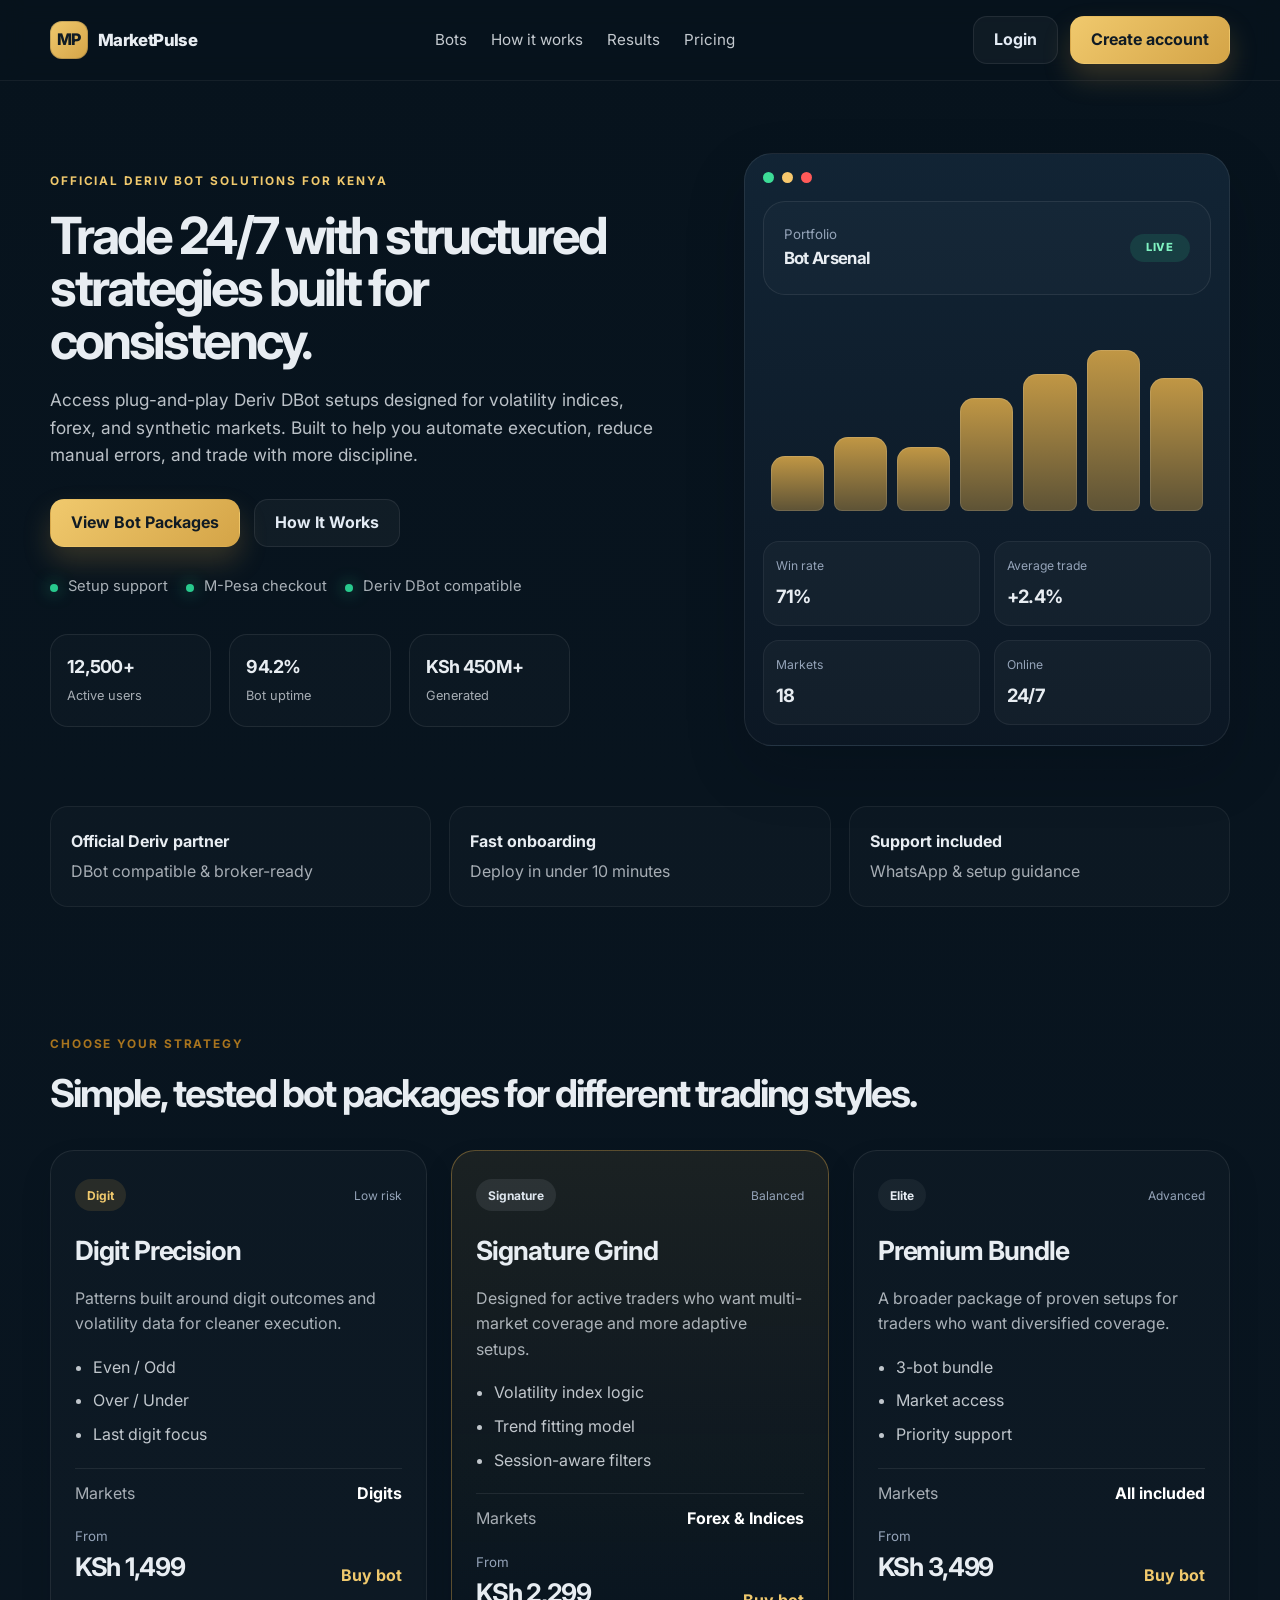
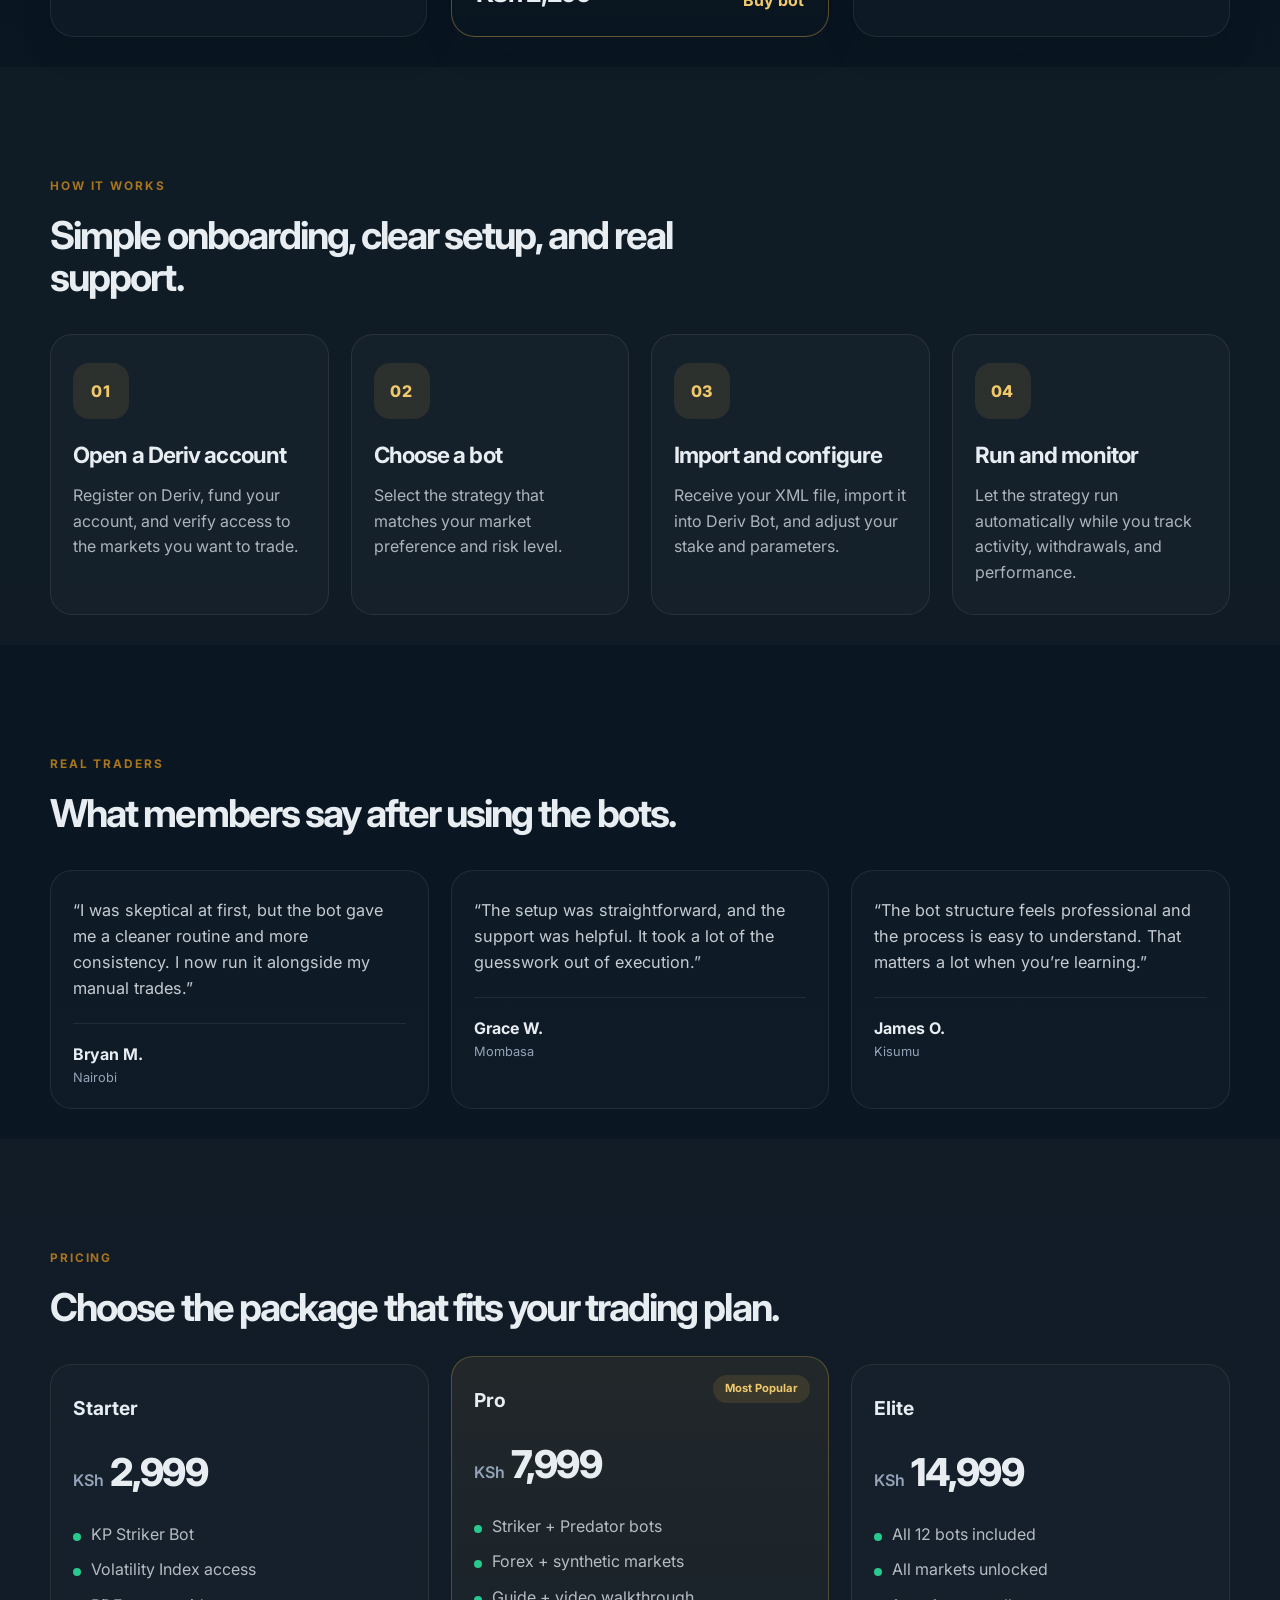
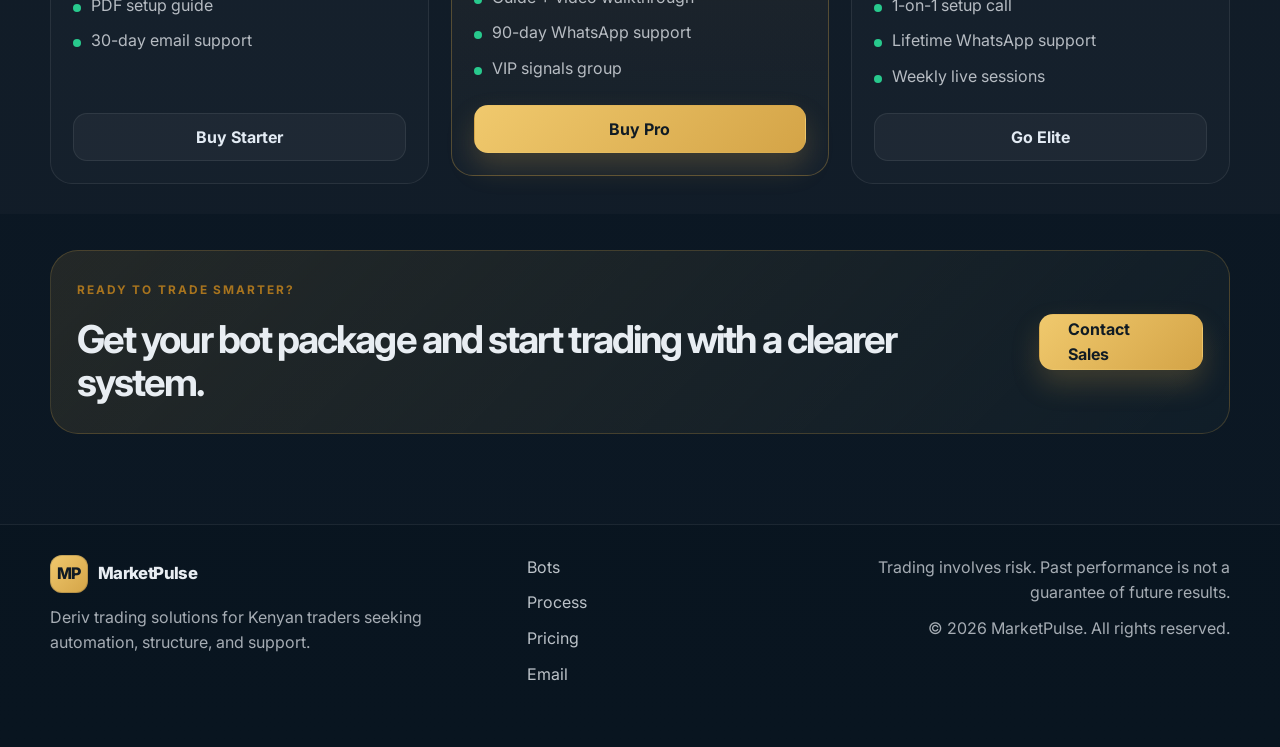
==== index.html @ 871db5a1 "Initial MarketPulse frontend" ====
<!DOCTYPE html>
<html lang="en">
  <head>
    <meta charset="UTF-8" />
    <meta name="viewport" content="width=device-width, initial-scale=1.0" />
    <meta
      name="description"
      content="MarketPulse provides professional Deriv trading bots, guided setup, and structured strategies for Kenyan traders seeking a cleaner, more disciplined trading workflow."
    />
    <title>MarketPulse | Deriv Trading Bots Kenya</title>
    <link rel="preconnect" href="https://fonts.googleapis.com" />
    <link rel="preconnect" href="https://fonts.gstatic.com" crossorigin />
    <link
      href="https://fonts.googleapis.com/css2?family=Inter:wght@400;500;600;700;800;900&display=swap"
      rel="stylesheet"
    />
    <link rel="stylesheet" href="styles.css" />
  </head>
  <body>
    <header class="site-header">
      <div class="container nav-wrap">
        <a href="#top" class="brand" aria-label="MarketPulse home">
          <span class="brand-mark">MP</span>
          <span class="brand-text">MarketPulse</span>
        </a>

        <nav class="main-nav" aria-label="Main navigation">
          <a href="#bots">Bots</a>
          <a href="#process">How it works</a>
          <a href="#results">Results</a>
          <a href="#pricing">Pricing</a>
        </nav>

        <div class="nav-cta">
          <a href="login.html" class="btn btn-secondary">Login</a>
          <a href="signup.html" class="btn btn-primary">Create account</a>
        </div>
      </div>
    </header>

    <main id="top">
      <section class="hero">
        <div class="container hero-grid">
          <div class="hero-copy">
            <p class="eyebrow">Official Deriv bot solutions for Kenya</p>
            <h1>Trade 24/7 with structured strategies built for consistency.</h1>
            <p class="lead">
              Access plug-and-play Deriv DBot setups designed for volatility indices,
              forex, and synthetic markets. Built to help you automate execution,
              reduce manual errors, and trade with more discipline.
            </p>

            <div class="hero-actions">
              <a href="#bots" class="btn btn-primary">View Bot Packages</a>
              <a href="#process" class="btn btn-secondary">How It Works</a>
            </div>

            <ul class="trust-list" aria-label="trust features">
              <li>Setup support</li>
              <li>M-Pesa checkout</li>
              <li>Deriv DBot compatible</li>
            </ul>

            <div class="stats-row" aria-label="performance metrics">
              <div>
                <strong>12,500+</strong>
                <span>Active users</span>
              </div>
              <div>
                <strong>94.2%</strong>
                <span>Bot uptime</span>
              </div>
              <div>
                <strong>KSh 450M+</strong>
                <span>Generated</span>
              </div>
            </div>
          </div>

          <div class="hero-visual" aria-label="Trading bot dashboard preview">
            <div class="dashboard-card main-card">
              <div class="card-head">
                <span class="dot green"></span>
                <span class="dot amber"></span>
                <span class="dot red"></span>
              </div>

              <div class="panel header-panel">
                <div>
                  <small>Portfolio</small>
                  <strong>Bot Arsenal</strong>
                </div>
                <span class="badge live">LIVE</span>
              </div>

              <div class="chart-bars" aria-hidden="true">
                <span style="height: 28%"></span>
                <span style="height: 38%"></span>
                <span style="height: 33%"></span>
                <span style="height: 58%"></span>
                <span style="height: 70%"></span>
                <span style="height: 82%"></span>
                <span style="height: 68%"></span>
              </div>

              <div class="mini-grid">
                <div class="mini-tile">
                  <span>Win rate</span>
                  <strong>71%</strong>
                </div>
                <div class="mini-tile">
                  <span>Average trade</span>
                  <strong>+2.4%</strong>
                </div>
                <div class="mini-tile">
                  <span>Markets</span>
                  <strong>18</strong>
                </div>
                <div class="mini-tile">
                  <span>Online</span>
                  <strong>24/7</strong>
                </div>
              </div>
            </div>
          </div>
        </div>
      </section>

      <section class="feature-strip">
        <div class="container feature-strip-wrap">
          <div class="feature-item">
            <strong>Official Deriv partner</strong>
            <span>DBot compatible & broker-ready</span>
          </div>
          <div class="feature-item">
            <strong>Fast onboarding</strong>
            <span>Deploy in under 10 minutes</span>
          </div>
          <div class="feature-item">
            <strong>Support included</strong>
            <span>WhatsApp & setup guidance</span>
          </div>
        </div>
      </section>

      <section id="bots" class="section">
        <div class="container">
          <div class="section-heading">
            <p class="eyebrow accent">Choose your strategy</p>
            <h2>Simple, tested bot packages for different trading styles.</h2>
          </div>

          <div class="bot-grid">
            <article class="bot-card">
              <div class="bot-top">
                <span class="chip chip-gold">Digit</span>
                <span class="bot-risk">Low risk</span>
              </div>
              <h3>Digit Precision</h3>
              <p>Patterns built around digit outcomes and volatility data for cleaner execution.</p>
              <ul>
                <li>Even / Odd</li>
                <li>Over / Under</li>
                <li>Last digit focus</li>
              </ul>
              <div class="bot-meta">
                <span>Markets</span>
                <strong>Digits</strong>
              </div>
              <div class="bot-price-row">
                <div>
                  <small>From</small>
                  <strong>KSh 1,499</strong>
                </div>
                <a href="#contact" class="text-link">Buy bot</a>
              </div>
            </article>

            <article class="bot-card featured">
              <div class="bot-top">
                <span class="chip chip-silver">Signature</span>
                <span class="bot-risk">Balanced</span>
              </div>
              <h3>Signature Grind</h3>
              <p>Designed for active traders who want multi-market coverage and more adaptive setups.</p>
              <ul>
                <li>Volatility index logic</li>
                <li>Trend fitting model</li>
                <li>Session-aware filters</li>
              </ul>
              <div class="bot-meta">
                <span>Markets</span>
                <strong>Forex & Indices</strong>
              </div>
              <div class="bot-price-row">
                <div>
                  <small>From</small>
                  <strong>KSh 2,299</strong>
                </div>
                <a href="#contact" class="text-link">Buy bot</a>
              </div>
            </article>

            <article class="bot-card">
              <div class="bot-top">
                <span class="chip chip-dark">Elite</span>
                <span class="bot-risk">Advanced</span>
              </div>
              <h3>Premium Bundle</h3>
              <p>A broader package of proven setups for traders who want diversified coverage.</p>
              <ul>
                <li>3-bot bundle</li>
                <li>Market access</li>
                <li>Priority support</li>
              </ul>
              <div class="bot-meta">
                <span>Markets</span>
                <strong>All included</strong>
              </div>
              <div class="bot-price-row">
                <div>
                  <small>From</small>
                  <strong>KSh 3,499</strong>
                </div>
                <a href="#contact" class="text-link">Buy bot</a>
              </div>
            </article>
          </div>
        </div>
      </section>

      <section id="process" class="section section-alt">
        <div class="container">
          <div class="section-heading narrow">
            <p class="eyebrow accent">How it works</p>
            <h2>Simple onboarding, clear setup, and real support.</h2>
          </div>

          <div class="steps-grid">
            <div class="step-item">
              <span class="step-number">01</span>
              <h3>Open a Deriv account</h3>
              <p>Register on Deriv, fund your account, and verify access to the markets you want to trade.</p>
            </div>
            <div class="step-item">
              <span class="step-number">02</span>
              <h3>Choose a bot</h3>
              <p>Select the strategy that matches your market preference and risk level.</p>
            </div>
            <div class="step-item">
              <span class="step-number">03</span>
              <h3>Import and configure</h3>
              <p>Receive your XML file, import it into Deriv Bot, and adjust your stake and parameters.</p>
            </div>
            <div class="step-item">
              <span class="step-number">04</span>
              <h3>Run and monitor</h3>
              <p>Let the strategy run automatically while you track activity, withdrawals, and performance.</p>
            </div>
          </div>
        </div>
      </section>

      <section id="results" class="section">
        <div class="container">
          <div class="section-heading">
            <p class="eyebrow accent">Real traders</p>
            <h2>What members say after using the bots.</h2>
          </div>

          <div class="testimonial-grid">
            <blockquote class="quote-card">
              <p>“I was skeptical at first, but the bot gave me a cleaner routine and more consistency. I now run it alongside my manual trades.”</p>
              <footer>
                <strong>Bryan M.</strong>
                <span>Nairobi</span>
              </footer>
            </blockquote>

            <blockquote class="quote-card">
              <p>“The setup was straightforward, and the support was helpful. It took a lot of the guesswork out of execution.”</p>
              <footer>
                <strong>Grace W.</strong>
                <span>Mombasa</span>
              </footer>
            </blockquote>

            <blockquote class="quote-card">
              <p>“The bot structure feels professional and the process is easy to understand. That matters a lot when you’re learning.”</p>
              <footer>
                <strong>James O.</strong>
                <span>Kisumu</span>
              </footer>
            </blockquote>
          </div>
        </div>
      </section>

      <section id="pricing" class="section section-alt">
        <div class="container">
          <div class="section-heading">
            <p class="eyebrow accent">Pricing</p>
            <h2>Choose the package that fits your trading plan.</h2>
          </div>

          <div class="pricing-grid">
            <div class="price-card">
              <p class="plan-name">Starter</p>
              <div class="price-row">
                <span class="currency">KSh</span>
                <span class="price">2,999</span>
              </div>
              <ul>
                <li>KP Striker Bot</li>
                <li>Volatility Index access</li>
                <li>PDF setup guide</li>
                <li>30-day email support</li>
              </ul>
              <a href="#contact" class="btn btn-secondary full">Buy Starter</a>
            </div>

            <div class="price-card featured-plan">
              <div class="popular-badge">Most Popular</div>
              <p class="plan-name">Pro</p>
              <div class="price-row">
                <span class="currency">KSh</span>
                <span class="price">7,999</span>
              </div>
              <ul>
                <li>Striker + Predator bots</li>
                <li>Forex + synthetic markets</li>
                <li>Guide + video walkthrough</li>
                <li>90-day WhatsApp support</li>
                <li>VIP signals group</li>
              </ul>
              <a href="#contact" class="btn btn-primary full">Buy Pro</a>
            </div>

            <div class="price-card">
              <p class="plan-name">Elite</p>
              <div class="price-row">
                <span class="currency">KSh</span>
                <span class="price">14,999</span>
              </div>
              <ul>
                <li>All 12 bots included</li>
                <li>All markets unlocked</li>
                <li>1-on-1 setup call</li>
                <li>Lifetime WhatsApp support</li>
                <li>Weekly live sessions</li>
              </ul>
              <a href="#contact" class="btn btn-secondary full">Go Elite</a>
            </div>
          </div>
        </div>
      </section>

      <section class="cta-band" id="contact">
        <div class="container cta-inner">
          <div>
            <p class="eyebrow accent">Ready to trade smarter?</p>
            <h2>Get your bot package and start trading with a clearer system.</h2>
          </div>
          <a href="mailto:hello@marketpulse.co.ke" class="btn btn-primary large">Contact Sales</a>
        </div>
      </section>
    </main>

    <footer class="site-footer">
      <div class="container footer-content">
        <div>
          <a href="#top" class="brand footer-brand">
            <span class="brand-mark">MP</span>
            <span class="brand-text">MarketPulse</span>
          </a>
          <p>Deriv trading solutions for Kenyan traders seeking automation, structure, and support.</p>
        </div>

        <div class="footer-links">
          <a href="#bots">Bots</a>
          <a href="#process">Process</a>
          <a href="#pricing">Pricing</a>
          <a href="mailto:hello@marketpulse.co.ke">Email</a>
        </div>

        <div class="footer-note">
          <p>Trading involves risk. Past performance is not a guarantee of future results.</p>
          <p>© <span id="year"></span> MarketPulse. All rights reserved.</p>
        </div>
      </div>
    </footer>

    <script src="script.js"></script>
  </body>
</html>
---- styles.css ----
:root {
  --bg: #07131d;
  --bg-soft: #0d1d2a;
  --panel: rgba(14, 24, 35, 0.8);
  --panel-strong: #122535;
  --surface: #f3f5f7;
  --surface-strong: #ffffff;
  --text: #0f1720;
  --text-soft: #4b5d6b;
  --muted: #94a3b8;
  --line: rgba(148, 163, 184, 0.2);
  --gold: #d4a447;
  --gold-soft: #f0c96d;
  --gold-deep: #a8741e;
  --green: #28c98d;
  --red: #ff5a59;
  --shadow: 0 24px 60px rgba(2, 8, 18, 0.2);
}

* {
  box-sizing: border-box;
}

html {
  scroll-behavior: smooth;
}

body {
  margin: 0;
  font-family: "Inter", sans-serif;
  background: linear-gradient(180deg, #07131d 0%, #0c1824 100%);
  color: #e8edf2;
  line-height: 1.6;
}

body.auth-body,
body.dashboard-body {
  min-height: 100vh;
  background:
    radial-gradient(circle at top left, rgba(212, 164, 71, 0.12), transparent 32%),
    radial-gradient(circle at bottom right, rgba(43, 130, 211, 0.12), transparent 30%),
    #081722;
}

a {
  color: inherit;
  text-decoration: none;
}

img {
  max-width: 100%;
  display: block;
}

.container {
  width: min(1180px, calc(100% - 32px));
  margin: 0 auto;
}

.site-header {
  position: sticky;
  top: 0;
  z-index: 20;
  backdrop-filter: blur(12px);
  background: rgba(7, 19, 29, 0.72);
  border-bottom: 1px solid rgba(255, 255, 255, 0.06);
}

.nav-wrap {
  display: flex;
  align-items: center;
  justify-content: space-between;
  min-height: 80px;
  gap: 24px;
}

.brand {
  display: inline-flex;
  align-items: center;
  gap: 10px;
  font-weight: 800;
  letter-spacing: -0.04em;
}

.brand-mark {
  display: inline-flex;
  align-items: center;
  justify-content: center;
  width: 38px;
  height: 38px;
  border-radius: 12px;
  background: linear-gradient(135deg, var(--gold-soft), var(--gold));
  color: #101b24;
  box-shadow: inset 0 0 0 1px rgba(17, 25, 33, 0.18);
}

.brand-text {
  font-size: 1.05rem;
}

.main-nav {
  display: flex;
  align-items: center;
  gap: 24px;
  color: rgba(232, 237, 242, 0.84);
  font-size: 0.95rem;
}

.main-nav a {
  position: relative;
}

.main-nav a::after {
  content: "";
  position: absolute;
  left: 0;
  bottom: -7px;
  width: 0;
  height: 2px;
  background: var(--gold-soft);
  transition: width 0.2s ease;
}

.main-nav a:hover::after,
.main-nav a:focus-visible::after {
  width: 100%;
}

.nav-cta {
  display: flex;
  align-items: center;
  gap: 12px;
}

.btn {
  display: inline-flex;
  justify-content: center;
  align-items: center;
  min-height: 48px;
  padding: 0 20px;
  border-radius: 14px;
  border: 1px solid transparent;
  font-weight: 700;
  transition: transform 0.2s ease, box-shadow 0.2s ease;
}

.btn:hover,
.btn:focus-visible {
  transform: translateY(-1px);
}

.btn-primary {
  background: linear-gradient(135deg, var(--gold-soft), var(--gold));
  color: #101b24;
  box-shadow: 0 14px 28px rgba(212, 164, 71, 0.22);
}

.btn-secondary {
  background: rgba(255, 255, 255, 0.04);
  color: #e3ebf4;
  border-color: rgba(255, 255, 255, 0.08);
}

.large {
  min-height: 56px;
  padding-inline: 28px;
}

.hero {
  padding: 72px 0 42px;
}

.hero-grid {
  display: grid;
  grid-template-columns: 1.15fr 0.85fr;
  align-items: center;
  gap: 36px;
}

.eyebrow {
  margin: 0 0 18px;
  color: var(--gold-soft);
  text-transform: uppercase;
  letter-spacing: 0.16em;
  font-size: 0.74rem;
  font-weight: 700;
}

.eyebrow.accent {
  color: var(--gold-deep);
}

.hero-copy h1 {
  margin: 0;
  font-size: clamp(2.8rem, 4vw, 5rem);
  line-height: 1.02;
  letter-spacing: -0.06em;
  max-width: 620px;
}

.lead {
  margin: 20px 0 0;
  max-width: 610px;
  color: rgba(232, 237, 242, 0.8);
  font-size: 1.08rem;
}

.hero-actions {
  display: flex;
  align-items: center;
  flex-wrap: wrap;
  gap: 14px;
  margin-top: 30px;
}

.trust-list {
  list-style: none;
  display: flex;
  flex-wrap: wrap;
  gap: 18px;
  margin: 28px 0 0;
  padding: 0;
  color: rgba(232, 237, 242, 0.72);
  font-size: 0.92rem;
}

.trust-list li {
  position: relative;
  padding-left: 18px;
}

.trust-list li::before {
  content: "";
  position: absolute;
  left: 0;
  top: 9px;
  width: 8px;
  height: 8px;
  border-radius: 50%;
  background: var(--green);
  box-shadow: 0 0 16px rgba(40, 201, 141, 0.7);
}

.stats-row {
  display: grid;
  grid-template-columns: repeat(3, minmax(0, 1fr));
  gap: 18px;
  margin-top: 36px;
  max-width: 520px;
}

.stats-row div {
  padding: 18px 16px;
  border: 1px solid rgba(255, 255, 255, 0.08);
  border-radius: 18px;
  background: rgba(255, 255, 255, 0.02);
}

.stats-row strong {
  display: block;
  font-size: 1.12rem;
  letter-spacing: -0.04em;
}

.stats-row span {
  color: rgba(232, 237, 242, 0.7);
  font-size: 0.8rem;
}

.hero-visual {
  display: flex;
  justify-content: center;
}

.dashboard-card {
  position: relative;
  width: min(100%, 510px);
  padding: 18px 18px 20px;
  border-radius: 28px;
  background: linear-gradient(180deg, rgba(18, 37, 53, 0.97), rgba(12, 24, 36, 0.96));
  border: 1px solid rgba(255, 255, 255, 0.08);
  box-shadow: var(--shadow);
}

.card-head {
  display: flex;
  gap: 8px;
  margin-bottom: 18px;
}

.dot {
  display: inline-block;
  width: 11px;
  height: 11px;
  border-radius: 50%;
}

.dot.green { background: #3ddc97; }
.dot.amber { background: #f7c86d; }
.dot.red { background: #ff5a59; }

.panel {
  display: flex;
  align-items: center;
  justify-content: space-between;
  gap: 10px;
  padding: 14px 16px;
  border-radius: 16px;
  background: rgba(255, 255, 255, 0.02);
  border: 1px solid rgba(255, 255, 255, 0.06);
}

.panel small {
  display: block;
  color: var(--muted);
}

.panel strong {
  font-size: 1.05rem;
  letter-spacing: -0.04em;
}

.badge {
  display: inline-flex;
  align-items: center;
  justify-content: center;
  min-width: 60px;
  padding: 5px 8px;
  border-radius: 999px;
  font-size: 0.7rem;
  font-weight: 800;
  letter-spacing: 0.08em;
}

.badge.live {
  background: rgba(40, 201, 141, 0.15);
  color: #7ff2c1;
}

.chart-bars {
  display: grid;
  grid-template-columns: repeat(7, minmax(0, 1fr));
  align-items: end;
  gap: 10px;
  height: 230px;
  padding: 20px 8px 14px;
}

.chart-bars span {
  display: block;
  border-radius: 14px 14px 8px 8px;
  background: linear-gradient(180deg, rgba(212, 164, 71, 0.9), rgba(212, 164, 71, 0.4));
  box-shadow: inset 0 0 0 1px rgba(255, 255, 255, 0.12);
}

.mini-grid {
  display: grid;
  grid-template-columns: repeat(2, minmax(0, 1fr));
  gap: 14px;
  margin-top: 16px;
}

.mini-tile {
  padding: 14px 12px;
  border-radius: 16px;
  background: rgba(255, 255, 255, 0.03);
  border: 1px solid rgba(255, 255, 255, 0.06);
}

.mini-tile span {
  display: block;
  color: var(--muted);
  font-size: 0.76rem;
}

.mini-tile strong {
  display: block;
  margin-top: 6px;
  font-size: 1.15rem;
  letter-spacing: -0.04em;
}

.feature-strip {
  padding: 18px 0;
}

.feature-strip-wrap {
  display: grid;
  grid-template-columns: repeat(3, minmax(0, 1fr));
  gap: 18px;
}

.feature-item {
  display: flex;
  flex-direction: column;
  gap: 4px;
  padding: 22px 20px;
  border-radius: 18px;
  background: rgba(255, 255, 255, 0.02);
  border: 1px solid rgba(255, 255, 255, 0.06);
}

.feature-item strong {
  font-size: 1rem;
}

.feature-item span {
  color: rgba(232, 237, 242, 0.7);
}

.section {
  padding: 110px 0 30px;
}

.section-alt {
  background: rgba(255, 255, 255, 0.025);
}

.section-heading {
  margin-bottom: 36px;
}

.section-heading.narrow {
  max-width: 660px;
}

.section-heading h2 {
  margin: 0;
  font-size: clamp(2.1rem, 3vw, 3rem);
  letter-spacing: -0.05em;
  line-height: 1.1;
}

.bot-grid {
  display: grid;
  grid-template-columns: repeat(3, minmax(0, 1fr));
  gap: 24px;
}

.bot-card {
  padding: 28px 24px 22px;
  border-radius: 24px;
  background: rgba(255, 255, 255, 0.02);
  border: 1px solid rgba(255, 255, 255, 0.08);
  box-shadow: 0 16px 32px rgba(5, 15, 22, 0.12);
}

.bot-card.featured {
  background: linear-gradient(180deg, rgba(212, 164, 71, 0.09), rgba(11, 18, 25, 0.02));
  border-color: rgba(212, 164, 71, 0.4);
}

.bot-top {
  display: flex;
  align-items: center;
  justify-content: space-between;
  gap: 12px;
  margin-bottom: 18px;
}

.chip {
  display: inline-flex;
  align-items: center;
  justify-content: center;
  min-height: 32px;
  padding: 0 12px;
  border-radius: 999px;
  font-size: 0.75rem;
  font-weight: 700;
}

.chip-gold {
  background: rgba(212, 164, 71, 0.14);
  color: var(--gold-soft);
}

.chip-silver {
  background: rgba(173, 182, 191, 0.12);
  color: #dfe7ef;
}

.chip-dark {
  background: rgba(255, 255, 255, 0.05);
  color: #e7edf4;
}

.bot-risk {
  color: var(--muted);
  font-size: 0.75rem;
}

.bot-card h3 {
  margin: 0;
  font-size: 1.65rem;
  letter-spacing: -0.04em;
}

.bot-card p {
  color: rgba(232, 237, 242, 0.72);
  margin: 14px 0 18px;
}

.bot-card ul {
  margin: 0 0 20px;
  padding-left: 18px;
  color: rgba(232, 237, 242, 0.82);
}

.bot-card li + li {
  margin-top: 8px;
}

.bot-meta {
  display: flex;
  align-items: center;
  justify-content: space-between;
  gap: 12px;
  padding-top: 12px;
  border-top: 1px solid rgba(255, 255, 255, 0.08);
  color: rgba(232, 237, 242, 0.7);
}

.bot-meta strong {
  color: #fff;
}

.bot-price-row {
  display: flex;
  align-items: end;
  justify-content: space-between;
  gap: 12px;
  margin-top: 20px;
}

.bot-price-row small {
  display: block;
  color: var(--muted);
}

.bot-price-row strong {
  display: block;
  font-size: 1.6rem;
  letter-spacing: -0.05em;
}

.text-link {
  color: var(--gold-soft);
  font-weight: 700;
}

.steps-grid {
  display: grid;
  grid-template-columns: repeat(4, minmax(0, 1fr));
  gap: 22px;
}

.step-item {
  padding: 28px 22px;
  border-radius: 22px;
  background: rgba(255, 255, 255, 0.025);
  border: 1px solid rgba(255, 255, 255, 0.08);
}

.step-number {
  display: inline-flex;
  align-items: center;
  justify-content: center;
  min-width: 56px;
  min-height: 56px;
  border-radius: 16px;
  background: rgba(212, 164, 71, 0.12);
  color: var(--gold-soft);
  font-weight: 800;
  letter-spacing: 0.04em;
}

.step-item h3 {
  margin: 18px 0 10px;
  font-size: 1.4rem;
  letter-spacing: -0.04em;
}

.step-item p {
  margin: 0;
  color: rgba(232, 237, 242, 0.72);
}

.testimonial-grid {
  display: grid;
  grid-template-columns: repeat(3, minmax(0, 1fr));
  gap: 22px;
}

.quote-card {
  margin: 0;
  padding: 26px 22px 20px;
  border-radius: 22px;
  background: rgba(255, 255, 255, 0.02);
  border: 1px solid rgba(255, 255, 255, 0.08);
}

.quote-card p {
  margin: 0;
  color: rgba(232, 237, 242, 0.84);
  font-size: 1.02rem;
}

.quote-card footer {
  margin-top: 22px;
  padding-top: 18px;
  border-top: 1px solid rgba(255, 255, 255, 0.08);
}

.quote-card strong,
.quote-card span {
  display: block;
}

.quote-card span {
  color: var(--muted);
  font-size: 0.8rem;
}

.pricing-grid {
  display: grid;
  grid-template-columns: repeat(3, minmax(0, 1fr));
  gap: 22px;
}

.price-card {
  position: relative;
  display: flex;
  flex-direction: column;
  padding: 28px 22px 22px;
  border-radius: 22px;
  background: rgba(255, 255, 255, 0.02);
  border: 1px solid rgba(255, 255, 255, 0.08);
}

.featured-plan {
  background: linear-gradient(180deg, rgba(212, 164, 71, 0.09), rgba(255, 255, 255, 0.02));
  border-color: rgba(212, 164, 71, 0.32);
  transform: translateY(-8px);
}

.popular-badge {
  position: absolute;
  right: 18px;
  top: 18px;
  display: inline-flex;
  align-items: center;
  justify-content: center;
  min-height: 28px;
  padding: 0 12px;
  border-radius: 999px;
  background: rgba(212, 164, 71, 0.14);
  color: var(--gold-soft);
  font-size: 0.7rem;
  font-weight: 700;
}

.plan-name {
  margin: 0 0 18px;
  font-weight: 700;
  font-size: 1.2rem;
}

.price-row {
  display: flex;
  align-items: baseline;
  gap: 6px;
  margin-bottom: 18px;
}

.currency {
  color: var(--muted);
  font-weight: 600;
}

.price {
  font-size: clamp(2.2rem, 3vw, 3.2rem);
  font-weight: 800;
  letter-spacing: -0.04em;
}

.price-card ul {
  list-style: none;
  margin: 0 0 24px;
  padding: 0;
  color: rgba(232, 237, 242, 0.76);
}

.price-card li {
  position: relative;
  padding-left: 18px;
}

.price-card li::before {
  content: "";
  position: absolute;
  left: 0;
  top: 11px;
  width: 8px;
  height: 8px;
  border-radius: 50%;
  background: var(--green);
}

.price-card li + li {
  margin-top: 10px;
}

.full {
  width: 100%;
  margin-top: auto;
}

.cta-band {
  padding: 36px 0 90px;
}

.cta-inner {
  display: flex;
  align-items: center;
  justify-content: space-between;
  gap: 20px;
  padding: 30px 26px;
  border-radius: 28px;
  background: linear-gradient(135deg, rgba(212, 164, 71, 0.12), rgba(17, 31, 42, 0.8));
  border: 1px solid rgba(212, 164, 71, 0.22);
}

.cta-inner h2 {
  margin: 0;
  font-size: clamp(2rem, 3vw, 3rem);
  letter-spacing: -0.05em;
  line-height: 1.1;
}

.site-footer {
  border-top: 1px solid rgba(255, 255, 255, 0.08);
  padding: 30px 0 60px;
  background: rgba(7, 19, 29, 0.5);
}

.footer-content {
  display: grid;
  grid-template-columns: 1.2fr 0.8fr 1fr;
  gap: 24px;
  align-items: start;
}

.footer-brand {
  margin-bottom: 12px;
}

.site-footer p {
  margin: 0;
  color: rgba(232, 237, 242, 0.7);
}

.footer-links {
  display: flex;
  flex-direction: column;
  gap: 10px;
  color: rgba(232, 237, 242, 0.8);
}

.footer-note {
  display: flex;
  flex-direction: column;
  gap: 10px;
  text-align: right;
}

/* AUTH PAGES */
.auth-shell {
  display: grid;
  grid-template-columns: 1.1fr 1fr;
  min-height: 100vh;
  max-width: 1280px;
  margin: 0 auto;
  padding: 24px;
  gap: 24px;
}

.auth-panel {
  background: rgba(16, 27, 38, 0.8);
  border: 1px solid rgba(255, 255, 255, 0.08);
  border-radius: 28px;
  box-shadow: var(--shadow);
}

.auth-visual {
  position: relative;
  padding: 36px 32px;
  display: flex;
  flex-direction: column;
  justify-content: center;
  background: linear-gradient(180deg, rgba(212, 164, 71, 0.08), rgba(11, 18, 25, 0.9));
  overflow: hidden;
}

.auth-visual::before {
  content: "";
  position: absolute;
  inset: auto -80px -100px auto;
  width: 320px;
  height: 320px;
  border-radius: 50%;
  background: radial-gradient(circle, rgba(212, 164, 71, 0.24), transparent 65%);
}

.auth-badge {
  display: inline-flex;
  align-self: flex-start;
  padding: 8px 12px;
  border-radius: 999px;
  background: rgba(212, 164, 71, 0.14);
  color: var(--gold-soft);
  font-weight: 700;
  font-size: 0.76rem;
}

.secure-tag {
  display: inline-flex;
  align-self: flex-start;
  margin-top: 12px;
  padding: 6px 10px;
  border-radius: 999px;
  background: rgba(76, 188, 255, 0.1);
  color: #9dd7ff;
  font-size: 0.7rem;
  letter-spacing: 0.08em;
  text-transform: uppercase;
}

.auth-visual h1 {
  position: relative;
  z-index: 1;
  margin: 20px 0 12px;
  font-size: clamp(2.6rem, 4vw, 4.5rem);
  line-height: 1;
  letter-spacing: -0.06em;
}

.auth-visual p {
  position: relative;
  z-index: 1;
  max-width: 520px;
  color: rgba(232, 237, 242, 0.8);
  font-size: 1.08rem;
}

.mini-highlight-grid {
  position: relative;
  z-index: 1;
  display: grid;
  grid-template-columns: repeat(3, minmax(0, 1fr));
  gap: 14px;
  margin-top: 32px;
}

.mini-highlight-grid div {
  padding: 18px 14px;
  border-radius: 18px;
  background: rgba(255, 255, 255, 0.03);
  border: 1px solid rgba(255, 255, 255, 0.06);
}

.floating-card {
  position: absolute;
  right: 24px;
  min-width: 150px;
  padding: 14px 16px;
  border-radius: 18px;
  background: rgba(8, 19, 28, 0.8);
  border: 1px solid rgba(255, 255, 255, 0.08);
  backdrop-filter: blur(10px);
  box-shadow: 0 20px 40px rgba(5, 15, 22, 0.22);
}

.floating-card span,
.floating-card small {
  display: block;
  color: rgba(232, 237, 242, 0.68);
}

.floating-card strong {
  display: block;
  margin: 8px 0 4px;
  font-size: 1.5rem;
  letter-spacing: -0.05em;
}

.floating-card-one {
  bottom: 48px;
}

.floating-card-two {
  bottom: 150px;
  right: 184px;
}

.mini-highlight-grid strong {
  display: block;
  font-size: 1.2rem;
  letter-spacing: -0.04em;
}

.mini-highlight-grid span {
  color: rgba(232, 237, 242, 0.7);
  font-size: 0.82rem;
}

.auth-form-panel {
  padding: 32px 28px;
  display: flex;
  flex-direction: column;
  justify-content: center;
}

.auth-header {
  display: flex;
  align-items: center;
  justify-content: space-between;
  gap: 16px;
  margin-bottom: 20px;
}

.auth-header p {
  margin: 0;
  color: rgba(232, 237, 242, 0.7);
  font-weight: 600;
}

.auth-form-panel h2 {
  margin: 0;
  font-size: clamp(2rem, 3vw, 2.7rem);
  letter-spacing: -0.05em;
}

.auth-form {
  display: flex;
  flex-direction: column;
  gap: 18px;
  margin-top: 28px;
}

.auth-form label {
  display: flex;
  flex-direction: column;
  gap: 8px;
}

.auth-form span,
.checkbox-wrap span {
  color: rgba(232, 237, 242, 0.75);
  font-size: 0.9rem;
}

.auth-form input,
.auth-form select,
.settings-form input,
.settings-form select,
.mini-select {
  width: 100%;
  min-height: 52px;
  padding: 0 16px;
  border-radius: 14px;
  border: 1px solid rgba(255, 255, 255, 0.09);
  background: rgba(255, 255, 255, 0.02);
  color: #f3f7fb;
  font: inherit;
}

.auth-form select,
.settings-form select,
.mini-select {
  appearance: none;
  cursor: pointer;
}

.auth-form input::placeholder {
  color: rgba(232, 237, 242, 0.45);
}

.form-row {
  display: flex;
  align-items: center;
  justify-content: space-between;
  gap: 16px;
  margin-top: 4px;
}

.checkbox-wrap {
  display: inline-flex;
  align-items: center;
  flex-direction: row !important;
  gap: 10px;
}

.checkbox-wrap input {
  width: 16px;
  height: 16px;
  accent-color: var(--gold);
}

.form-row a,
.auth-footer a {
  color: var(--gold-soft);
}

.auth-btn {
  margin-top: 8px;
}

.auth-divider {
  position: relative;
  margin: 26px 0 18px;
  text-align: center;
}

.auth-divider::before {
  content: "";
  position: absolute;
  inset: 50% 0 auto 0;
  height: 1px;
  background: rgba(255, 255, 255, 0.08);
}

.auth-divider span {
  position: relative;
  z-index: 1;
  display: inline-block;
  padding: 0 12px;
  background: rgba(16, 27, 38, 0.8);
  color: rgba(232, 237, 242, 0.7);
  font-size: 0.8rem;
}

.social-row {
  display: grid;
  grid-template-columns: repeat(2, minmax(0, 1fr));
  gap: 12px;
}

.auth-footer {
  margin: 24px 0 0;
  text-align: center;
  color: rgba(232, 237, 242, 0.75);
}

.two-col-grid {
  display: grid;
  grid-template-columns: repeat(2, minmax(0, 1fr));
  gap: 16px;
}

.small-visual {
  right: 40px;
  bottom: 36px;
}

/* DASHBOARD */
.dashboard-shell {
  display: grid;
  grid-template-columns: 260px 1fr;
  min-height: 100vh;
}

.sidebar {
  background: rgba(9, 18, 27, 0.96);
  border-right: 1px solid rgba(255, 255, 255, 0.08);
  padding: 26px 20px;
}

.sidebar-brand {
  margin-bottom: 34px;
}

.sidebar-nav {
  display: flex;
  flex-direction: column;
  gap: 8px;
}

.sidebar-nav a {
  padding: 12px 14px;
  border-radius: 12px;
  color: rgba(232, 237, 242, 0.78);
  transition: 0.2s ease;
}

.sidebar-nav a.active,
.sidebar-nav a:hover {
  background: rgba(212, 164, 71, 0.12);
  color: #fff;
}

.sidebar-card {
  margin-top: 36px;
  padding: 18px 16px;
  border-radius: 18px;
  background: rgba(255, 255, 255, 0.02);
  border: 1px solid rgba(255, 255, 255, 0.08);
}

.mute-label {
  display: block;
  margin-bottom: 12px;
  color: rgba(232, 237, 242, 0.6);
  font-size: 0.74rem;
  text-transform: uppercase;
  letter-spacing: 0.08em;
}

.sidebar-card strong {
  display: block;
  font-size: 1.2rem;
  letter-spacing: -0.04em;
}

.sidebar-card small {
  color: rgba(232, 237, 242, 0.62);
}

.dashboard-main {
  padding: 36px 28px 40px;
}

.dashboard-topbar {
  display: flex;
  align-items: center;
  justify-content: space-between;
  gap: 20px;
  margin-bottom: 26px;
}

.dashboard-topbar h1 {
  margin: 0;
  font-size: clamp(2rem, 3vw, 3rem);
  letter-spacing: -0.05em;
}

.topbar-actions {
  display: flex;
  align-items: center;
  gap: 12px;
}

.small-btn {
  min-height: 42px;
  padding: 0 18px;
  border-radius: 12px;
}

.command-strip {
  display: grid;
  grid-template-columns: repeat(3, minmax(0, 1fr));
  gap: 18px;
  margin-bottom: 22px;
}

.signal-card {
  display: flex;
  flex-direction: column;
  justify-content: center;
  min-height: 112px;
  padding: 20px 18px;
  border-radius: 22px;
  background: linear-gradient(180deg, rgba(212, 164, 71, 0.08), rgba(255, 255, 255, 0.02));
  border: 1px solid rgba(255, 255, 255, 0.08);
}

.label {
  display: block;
  color: rgba(232, 237, 242, 0.7);
  font-size: 0.72rem;
  letter-spacing: 0.08em;
  text-transform: uppercase;
}

.signal-card strong {
  display: block;
  margin-top: 10px;
  font-size: 1.9rem;
  letter-spacing: -0.06em;
}

.signal-card small {
  color: rgba(232, 237, 242, 0.7);
}

.tab-strip {
  display: flex;
  gap: 12px;
  margin-bottom: 20px;
  flex-wrap: wrap;
}

.tab-button {
  padding: 10px 16px;
  border-radius: 12px;
  border: 1px solid rgba(255, 255, 255, 0.08);
  background: rgba(255, 255, 255, 0.02);
  color: rgba(232, 237, 242, 0.75);
  font: inherit;
  font-weight: 600;
  cursor: pointer;
}

.tab-button.active {
  background: rgba(212, 164, 71, 0.12);
  border-color: rgba(212, 164, 71, 0.3);
  color: #fff;
}

.tab-panel {
  display: none;
}

.tab-panel.active {
  display: block;
}

.ring-card {
  display: flex;
  align-items: center;
  gap: 18px;
}

.ring-wrap {
  display: flex;
  align-items: center;
  justify-content: center;
  width: 76px;
  height: 76px;
  border-radius: 50%;
  background: conic-gradient(var(--gold-soft) 0 72%, rgba(255,255,255,0.08) 72% 100%);
}

.ring {
  display: flex;
  align-items: center;
  justify-content: center;
  width: 58px;
  height: 58px;
  border-radius: 50%;
  background: #0a1a2a;
  color: #fff;
  font-weight: 700;
}

.stats-overview {
  display: grid;
  grid-template-columns: repeat(4, minmax(0, 1fr));
  gap: 18px;
  margin-bottom: 24px;
}

.stat-card {
  padding: 22px 20px;
  border-radius: 20px;
  background: rgba(255, 255, 255, 0.02);
  border: 1px solid rgba(255, 255, 255, 0.08);
}

.stat-card.accent {
  background: linear-gradient(180deg, rgba(212, 164, 71, 0.12), rgba(255, 255, 255, 0.02));
}

.stat-card span {
  display: block;
  color: rgba(232, 237, 242, 0.7);
  font-size: 0.86rem;
}

.stat-card strong {
  display: block;
  margin-top: 8px;
  font-size: clamp(1.6rem, 2vw, 2.4rem);
  letter-spacing: -0.05em;
}

.stat-card small {
  display: block;
  margin-top: 8px;
  color: rgba(232, 237, 242, 0.65);
}

.dashboard-grid,
.bottom-grid {
  display: grid;
  grid-template-columns: 1.4fr 0.9fr;
  gap: 22px;
  margin-bottom: 22px;
}

.panel {
  padding: 22px 20px;
  border-radius: 22px;
  background: rgba(255, 255, 255, 0.02);
  border: 1px solid rgba(255, 255, 255, 0.08);
}

.panel-head {
  display: flex;
  align-items: center;
  justify-content: space-between;
  gap: 12px;
  margin-bottom: 18px;
}

.panel-head h3 {
  margin: 0;
  font-size: 1.2rem;
}

.muted-date {
  color: rgba(232, 237, 242, 0.7);
  font-size: 0.88rem;
}

.line-chart {
  display: grid;
  grid-template-columns: repeat(12, minmax(0, 1fr));
  align-items: end;
  gap: 10px;
  height: 210px;
  padding-top: 12px;
}

.line-chart span {
  display: block;
  border-radius: 12px 12px 8px 8px;
  background: linear-gradient(180deg, rgba(212, 164, 71, 0.95), rgba(212, 164, 71, 0.38));
  transform-origin: bottom;
  transform: scaleY(0);
  animation: rise 0.8s ease forwards;
}

.line-chart span:nth-child(1) { animation-delay: 0.08s; }
.line-chart span:nth-child(2) { animation-delay: 0.14s; }
.line-chart span:nth-child(3) { animation-delay: 0.2s; }
.line-chart span:nth-child(4) { animation-delay: 0.26s; }
.line-chart span:nth-child(5) { animation-delay: 0.32s; }
.line-chart span:nth-child(6) { animation-delay: 0.38s; }
.line-chart span:nth-child(7) { animation-delay: 0.44s; }
.line-chart span:nth-child(8) { animation-delay: 0.5s; }
.line-chart span:nth-child(9) { animation-delay: 0.56s; }
.line-chart span:nth-child(10) { animation-delay: 0.62s; }
.line-chart span:nth-child(11) { animation-delay: 0.68s; }
.line-chart span:nth-child(12) { animation-delay: 0.74s; }

@keyframes rise {
  from {
    transform: scaleY(0);
    opacity: 0.2;
  }
  to {
    transform: scaleY(1);
    opacity: 1;
  }
}

.status-list {
  display: flex;
  flex-direction: column;
  gap: 14px;
}

.status-item {
  display: flex;
  align-items: center;
  justify-content: space-between;
  gap: 12px;
  padding: 14px 12px;
  border-radius: 14px;
  background: rgba(255, 255, 255, 0.02);
  border: 1px solid rgba(255, 255, 255, 0.06);
}

.status-item strong {
  display: block;
  font-size: 1rem;
}

.status-item small {
  color: rgba(232, 237, 242, 0.7);
}

.pill {
  display: inline-flex;
  align-items: center;
  justify-content: center;
  min-width: 70px;
  min-height: 30px;
  padding: 0 12px;
  border-radius: 999px;
  font-size: 0.72rem;
  font-weight: 700;
}

.pill.success {
  background: rgba(40, 201, 141, 0.14);
  color: #8af0c2;
}

.pill.warning {
  background: rgba(212, 164, 71, 0.14);
  color: #f7d48c;
}

.table-wrap {
  overflow-x: auto;
}

table {
  width: 100%;
  border-collapse: collapse;
}

th, td {
  text-align: left;
  padding: 10px 8px;
  border-bottom: 1px solid rgba(255, 255, 255, 0.06);
}

th {
  color: rgba(232, 237, 242, 0.7);
  font-size: 0.74rem;
  text-transform: uppercase;
  letter-spacing: 0.08em;
}

td {
  color: rgba(232, 237, 242, 0.82);
}

.profit {
  color: #91efbf;
  font-weight: 700;
}

.loss {
  color: #ff8a8a;
  font-weight: 700;
}

.insight-list {
  margin: 0;
  padding-left: 18px;
  color: rgba(232, 237, 242, 0.82);
  line-height: 1.75;
}

@media (max-width: 980px) {
  .hero-grid,
  .bot-grid,
  .steps-grid,
  .testimonial-grid,
  .pricing-grid,
  .footer-content,
  .stats-overview,
  .dashboard-grid,
  .bottom-grid,
  .auth-shell {
    grid-template-columns: 1fr 1fr;
  }

  .hero-grid,
  .auth-shell,
  .dashboard-shell {
    grid-template-columns: 1fr;
  }

  .main-nav {
    display: none;
  }

  .nav-wrap {
    justify-content: space-between;
  }

  .feature-strip-wrap {
    grid-template-columns: 1fr;
  }

  .sidebar {
    border-right: none;
    border-bottom: 1px solid rgba(255, 255, 255, 0.08);
  }

  .settings-grid,
  .mini-bot-grid,
  .metric-grid {
    grid-template-columns: 1fr 1fr;
  }

  .settings-grid {
    grid-template-columns: 1fr;
  }
}

@media (max-width: 640px) {
  .hero {
    padding-top: 52px;
  }

  .nav-cta {
    display: none;
  }

  .mobile-menu-toggle {
    display: inline-flex;
    align-items: center;
    justify-content: center;
    width: 42px;
    height: 42px;
    border: 1px solid rgba(255, 255, 255, 0.08);
    border-radius: 12px;
    background: rgba(255, 255, 255, 0.03);
    color: white;
    font-weight: 700;
  }

  .sidebar {
    position: fixed;
    left: 0;
    top: 0;
    bottom: 0;
    width: 270px;
    transform: translateX(-100%);
    transition: transform 0.24s ease;
    z-index: 50;
    box-shadow: 0 24px 60px rgba(0, 0, 0, 0.4);
  }

  .sidebar.open {
    transform: translateX(0);
  }

  .stats-row,
  .bot-grid,
  .steps-grid,
  .testimonial-grid,
  .pricing-grid,
  .footer-content,
  .cta-inner,
  .stats-overview,
  .social-row,
  .dashboard-grid,
  .bottom-grid,
  .two-col-grid,
  .mini-bot-grid,
  .metric-grid {
    grid-template-columns: 1fr;
    display: grid;
  }

  .cta-inner {
    text-align: center;
    justify-items: center;
  }

  .btn {
    width: 100%;
  }

  .hero-actions,
  .topbar-actions {
    flex-direction: column;
    align-items: stretch;
  }

  .footer-note {
    text-align: left;
  }

  .dashboard-main {
    padding: 24px 16px 32px;
  }

  .auth-shell {
    padding: 16px;
  }

  .auth-form-panel,
  .auth-visual {
    padding: 22px 18px;
  }
}

@media (max-width: 640px) {
  .hero {
    padding-top: 52px;
  }

  .nav-cta {
    display: none;
  }

  .stats-row,
  .bot-grid,
  .steps-grid,
  .testimonial-grid,
  .pricing-grid,
  .footer-content,
  .cta-inner {
    grid-template-columns: 1fr;
    display: grid;
  }

  .cta-inner {
    text-align: center;
    justify-items: center;
  }

  .btn {
    width: 100%;
  }

  .hero-actions {
    flex-direction: column;
    align-items: stretch;
  }

  .footer-note {
    text-align: left;
  }
}
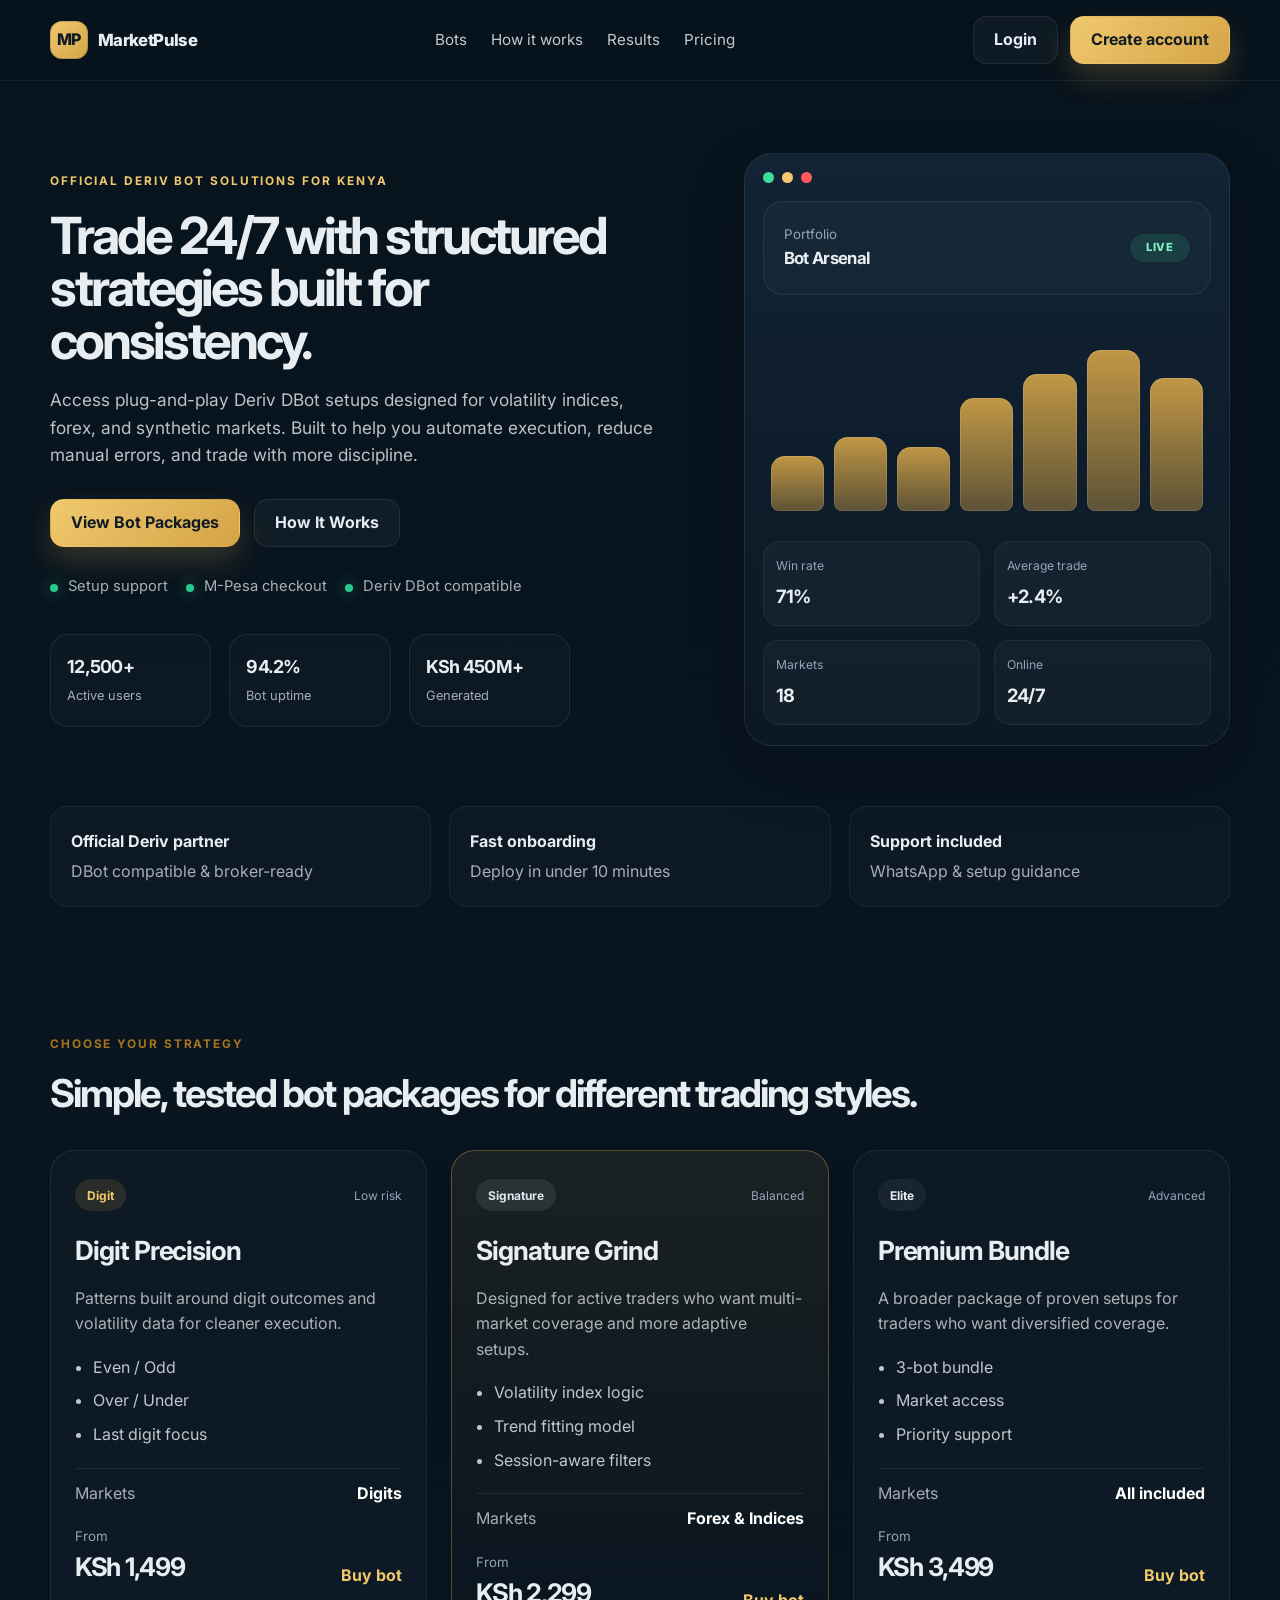
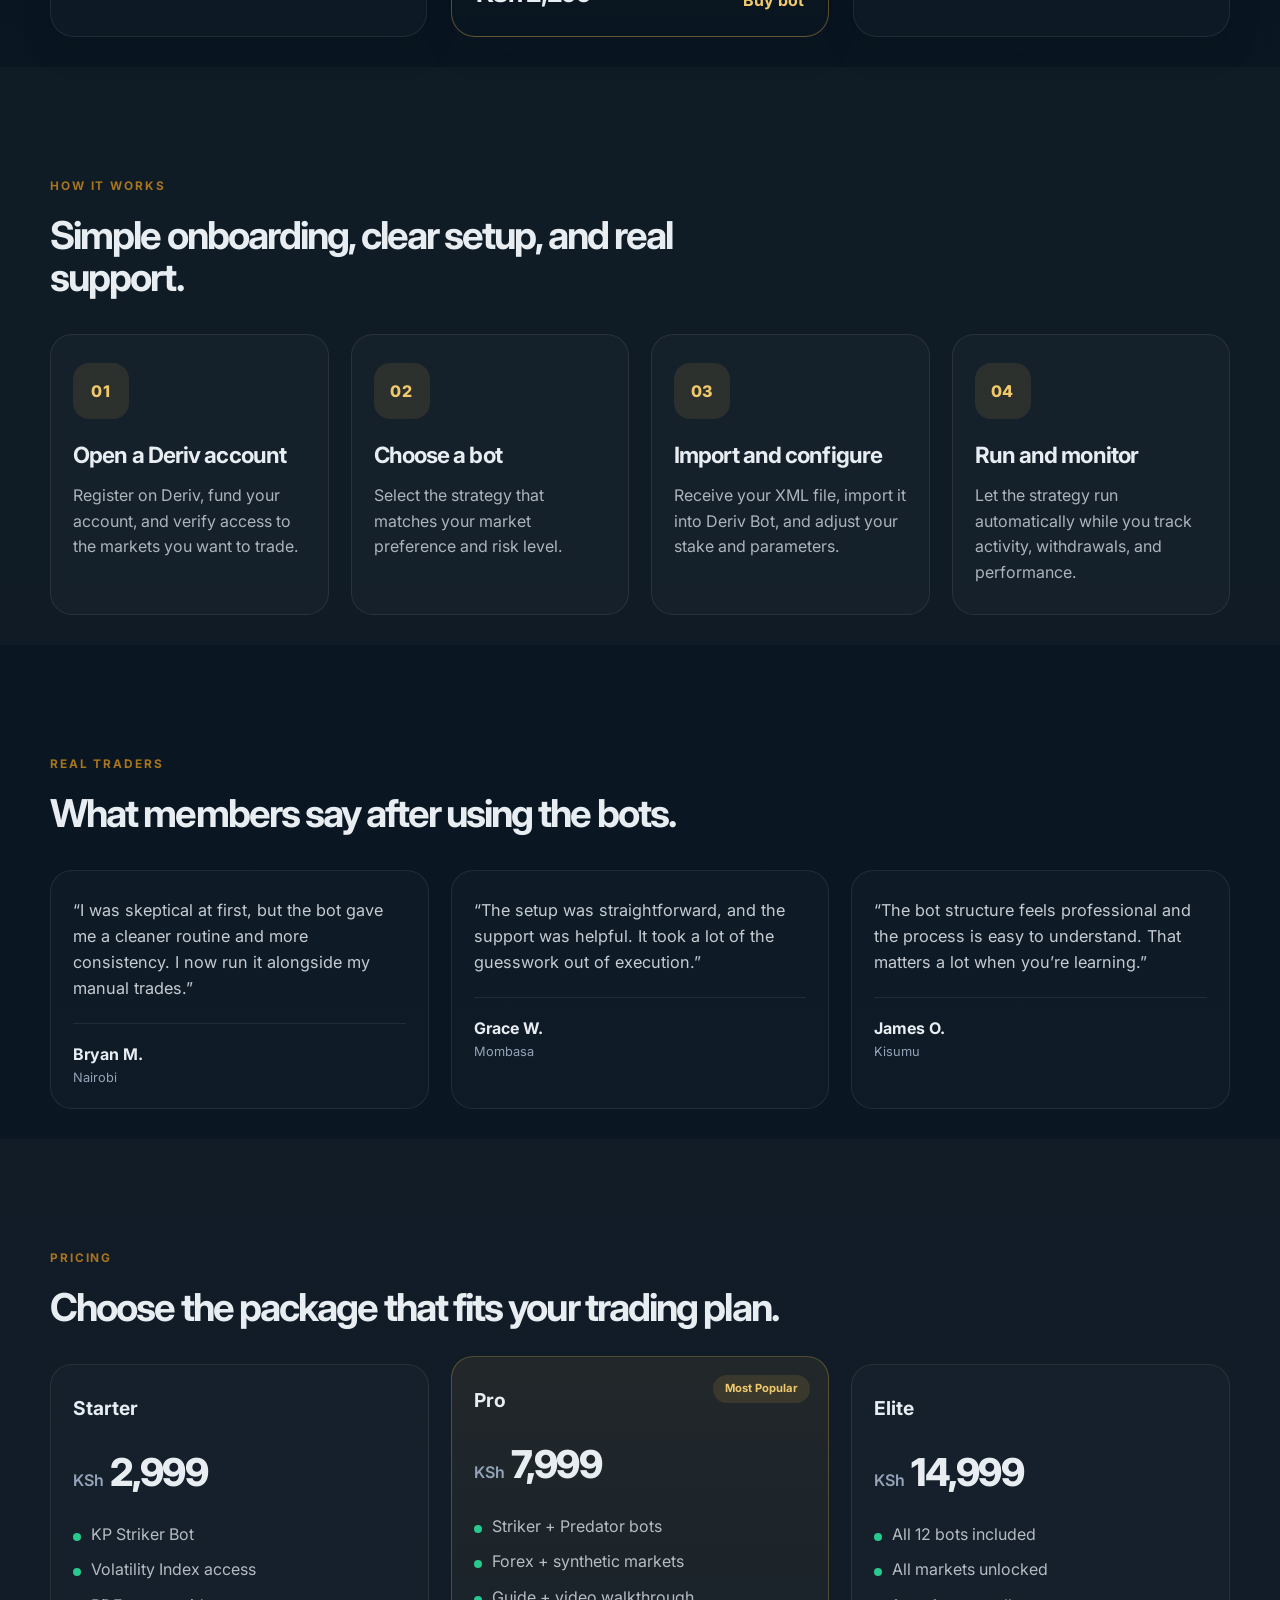
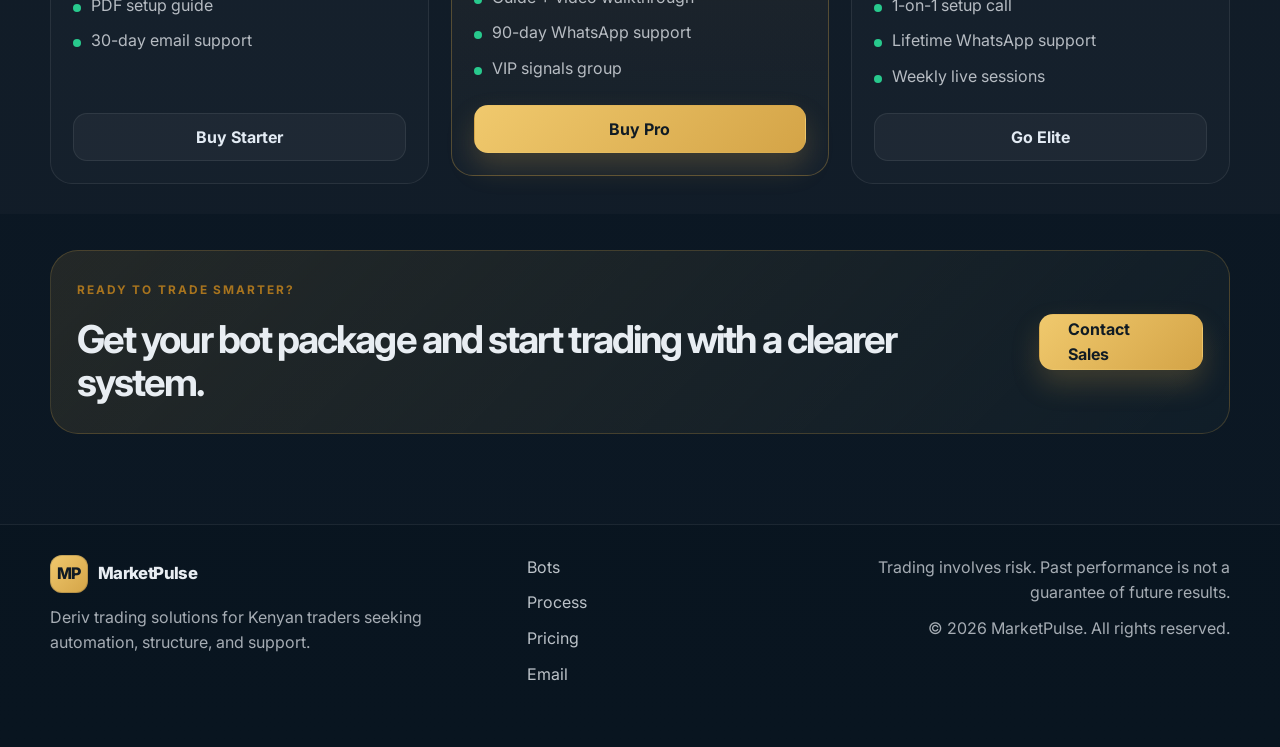
==== commit 71ea5c1d: "Optimize mobile dashboard UI layout and chart responsiveness" ====
--- a/index.html
+++ b/index.html
@@ -1,395 +1,397 @@
 <!DOCTYPE html>
 <html lang="en">
-  <head>
-    <meta charset="UTF-8" />
-    <meta name="viewport" content="width=device-width, initial-scale=1.0" />
-    <meta
-      name="description"
-      content="MarketPulse provides professional Deriv trading bots, guided setup, and structured strategies for Kenyan traders seeking a cleaner, more disciplined trading workflow."
-    />
-    <title>MarketPulse | Deriv Trading Bots Kenya</title>
-    <link rel="preconnect" href="https://fonts.googleapis.com" />
-    <link rel="preconnect" href="https://fonts.gstatic.com" crossorigin />
-    <link
-      href="https://fonts.googleapis.com/css2?family=Inter:wght@400;500;600;700;800;900&display=swap"
-      rel="stylesheet"
-    />
-    <link rel="stylesheet" href="styles.css" />
-  </head>
-  <body>
-    <header class="site-header">
-      <div class="container nav-wrap">
-        <a href="#top" class="brand" aria-label="MarketPulse home">
+
+<head>
+  <meta charset="UTF-8" />
+  <meta name="viewport" content="width=device-width, initial-scale=1.0" />
+  <meta name="description"
+    content="MarketPulse provides professional Deriv trading bots, guided setup, and structured strategies for Kenyan traders seeking a cleaner, more disciplined trading workflow." />
+  <title>MarketPulse | Deriv Trading Bots Kenya</title>
+  <link rel="preconnect" href="https://fonts.googleapis.com" />
+  <link rel="preconnect" href="https://fonts.gstatic.com" crossorigin />
+  <link href="https://fonts.googleapis.com/css2?family=Inter:wght@400;500;600;700;800;900&display=swap"
+    rel="stylesheet" />
+  <link rel="stylesheet" href="styles.css" />
+</head>
+
+<body>
+  <header class="site-header">
+    <div class="container nav-wrap">
+      <a href="#top" class="brand" aria-label="MarketPulse home">
+        <span class="brand-mark">MP</span>
+        <span class="brand-text">MarketPulse</span>
+      </a>
+
+      <nav class="main-nav" aria-label="Main navigation">
+        <a href="#bots">Bots</a>
+        <a href="#process">How it works</a>
+        <a href="#results">Results</a>
+        <a href="#pricing">Pricing</a>
+      </nav>
+
+      <div class="nav-cta">
+        <a href="login.html" class="btn btn-secondary">Login</a>
+        <a href="signup.html" class="btn btn-primary">Create account</a>
+      </div>
+    </div>
+  </header>
+
+  <main id="top">
+    <section class="hero">
+      <div class="container hero-grid">
+        <div class="hero-copy">
+          <p class="eyebrow">Official Deriv bot solutions for Kenya</p>
+          <h1>Trade 24/7 with structured strategies built for consistency.</h1>
+          <p class="lead">
+            Access plug-and-play Deriv DBot setups designed for volatility indices,
+            forex, and synthetic markets. Built to help you automate execution,
+            reduce manual errors, and trade with more discipline.
+          </p>
+
+          <div class="hero-actions">
+            <a href="#bots" class="btn btn-primary">View Bot Packages</a>
+            <a href="#process" class="btn btn-secondary">How It Works</a>
+          </div>
+
+          <ul class="trust-list" aria-label="trust features">
+            <li>Setup support</li>
+            <li>M-Pesa checkout</li>
+            <li>Deriv DBot compatible</li>
+          </ul>
+
+          <div class="stats-row" aria-label="performance metrics">
+            <div>
+              <strong>12,500+</strong>
+              <span>Active users</span>
+            </div>
+            <div>
+              <strong>94.2%</strong>
+              <span>Bot uptime</span>
+            </div>
+            <div>
+              <strong>KSh 450M+</strong>
+              <span>Generated</span>
+            </div>
+          </div>
+        </div>
+
+        <div class="hero-visual" aria-label="Trading bot dashboard preview">
+          <div class="dashboard-card main-card">
+            <div class="card-head">
+              <span class="dot green"></span>
+              <span class="dot amber"></span>
+              <span class="dot red"></span>
+            </div>
+
+            <div class="panel header-panel">
+              <div>
+                <small>Portfolio</small>
+                <strong>Bot Arsenal</strong>
+              </div>
+              <span class="badge live">LIVE</span>
+            </div>
+
+            <div class="chart-bars" aria-hidden="true">
+              <span style="height: 28%"></span>
+              <span style="height: 38%"></span>
+              <span style="height: 33%"></span>
+              <span style="height: 58%"></span>
+              <span style="height: 70%"></span>
+              <span style="height: 82%"></span>
+              <span style="height: 68%"></span>
+            </div>
+
+            <div class="mini-grid">
+              <div class="mini-tile">
+                <span>Win rate</span>
+                <strong>71%</strong>
+              </div>
+              <div class="mini-tile">
+                <span>Average trade</span>
+                <strong>+2.4%</strong>
+              </div>
+              <div class="mini-tile">
+                <span>Markets</span>
+                <strong>18</strong>
+              </div>
+              <div class="mini-tile">
+                <span>Online</span>
+                <strong>24/7</strong>
+              </div>
+            </div>
+          </div>
+        </div>
+      </div>
+    </section>
+
+    <section class="feature-strip">
+      <div class="container feature-strip-wrap">
+        <div class="feature-item">
+          <strong>Official Deriv partner</strong>
+          <span>DBot compatible & broker-ready</span>
+        </div>
+        <div class="feature-item">
+          <strong>Fast onboarding</strong>
+          <span>Deploy in under 10 minutes</span>
+        </div>
+        <div class="feature-item">
+          <strong>Support included</strong>
+          <span>WhatsApp & setup guidance</span>
+        </div>
+      </div>
+    </section>
+
+    <section id="bots" class="section">
+      <div class="container">
+        <div class="section-heading">
+          <p class="eyebrow accent">Choose your strategy</p>
+          <h2>Simple, tested bot packages for different trading styles.</h2>
+        </div>
+
+        <div class="bot-grid">
+          <article class="bot-card">
+            <div class="bot-top">
+              <span class="chip chip-gold">Digit</span>
+              <span class="bot-risk">Low risk</span>
+            </div>
+            <h3>Digit Precision</h3>
+            <p>Patterns built around digit outcomes and volatility data for cleaner execution.</p>
+            <ul>
+              <li>Even / Odd</li>
+              <li>Over / Under</li>
+              <li>Last digit focus</li>
+            </ul>
+            <div class="bot-meta">
+              <span>Markets</span>
+              <strong>Digits</strong>
+            </div>
+            <div class="bot-price-row">
+              <div>
+                <small>From</small>
+                <strong>KSh 1,499</strong>
+              </div>
+              <a href="#contact" class="text-link">Buy bot</a>
+            </div>
+          </article>
+
+          <article class="bot-card featured">
+            <div class="bot-top">
+              <span class="chip chip-silver">Signature</span>
+              <span class="bot-risk">Balanced</span>
+            </div>
+            <h3>Signature Grind</h3>
+            <p>Designed for active traders who want multi-market coverage and more adaptive setups.</p>
+            <ul>
+              <li>Volatility index logic</li>
+              <li>Trend fitting model</li>
+              <li>Session-aware filters</li>
+            </ul>
+            <div class="bot-meta">
+              <span>Markets</span>
+              <strong>Forex & Indices</strong>
+            </div>
+            <div class="bot-price-row">
+              <div>
+                <small>From</small>
+                <strong>KSh 2,299</strong>
+              </div>
+              <a href="#contact" class="text-link">Buy bot</a>
+            </div>
+          </article>
+
+          <article class="bot-card">
+            <div class="bot-top">
+              <span class="chip chip-dark">Elite</span>
+              <span class="bot-risk">Advanced</span>
+            </div>
+            <h3>Premium Bundle</h3>
+            <p>A broader package of proven setups for traders who want diversified coverage.</p>
+            <ul>
+              <li>3-bot bundle</li>
+              <li>Market access</li>
+              <li>Priority support</li>
+            </ul>
+            <div class="bot-meta">
+              <span>Markets</span>
+              <strong>All included</strong>
+            </div>
+            <div class="bot-price-row">
+              <div>
+                <small>From</small>
+                <strong>KSh 3,499</strong>
+              </div>
+              <a href="#contact" class="text-link">Buy bot</a>
+            </div>
+          </article>
+        </div>
+      </div>
+    </section>
+
+    <section id="process" class="section section-alt">
+      <div class="container">
+        <div class="section-heading narrow">
+          <p class="eyebrow accent">How it works</p>
+          <h2>Simple onboarding, clear setup, and real support.</h2>
+        </div>
+
+        <div class="steps-grid">
+          <div class="step-item">
+            <span class="step-number">01</span>
+            <h3>Open a Deriv account</h3>
+            <p>Register on Deriv, fund your account, and verify access to the markets you want to trade.</p>
+          </div>
+          <div class="step-item">
+            <span class="step-number">02</span>
+            <h3>Choose a bot</h3>
+            <p>Select the strategy that matches your market preference and risk level.</p>
+          </div>
+          <div class="step-item">
+            <span class="step-number">03</span>
+            <h3>Import and configure</h3>
+            <p>Receive your XML file, import it into Deriv Bot, and adjust your stake and parameters.</p>
+          </div>
+          <div class="step-item">
+            <span class="step-number">04</span>
+            <h3>Run and monitor</h3>
+            <p>Let the strategy run automatically while you track activity, withdrawals, and performance.</p>
+          </div>
+        </div>
+      </div>
+    </section>
+
+    <section id="results" class="section">
+      <div class="container">
+        <div class="section-heading">
+          <p class="eyebrow accent">Real traders</p>
+          <h2>What members say after using the bots.</h2>
+        </div>
+
+        <div class="testimonial-grid">
+          <blockquote class="quote-card">
+            <p>“I was skeptical at first, but the bot gave me a cleaner routine and more consistency. I now run it
+              alongside my manual trades.”</p>
+            <footer>
+              <strong>Bryan M.</strong>
+              <span>Nairobi</span>
+            </footer>
+          </blockquote>
+
+          <blockquote class="quote-card">
+            <p>“The setup was straightforward, and the support was helpful. It took a lot of the guesswork out of
+              execution.”</p>
+            <footer>
+              <strong>Grace W.</strong>
+              <span>Mombasa</span>
+            </footer>
+          </blockquote>
+
+          <blockquote class="quote-card">
+            <p>“The bot structure feels professional and the process is easy to understand. That matters a lot when
+              you’re learning.”</p>
+            <footer>
+              <strong>James O.</strong>
+              <span>Kisumu</span>
+            </footer>
+          </blockquote>
+        </div>
+      </div>
+    </section>
+
+    <section id="pricing" class="section section-alt">
+      <div class="container">
+        <div class="section-heading">
+          <p class="eyebrow accent">Pricing</p>
+          <h2>Choose the package that fits your trading plan.</h2>
+        </div>
+
+        <div class="pricing-grid">
+          <div class="price-card">
+            <p class="plan-name">Starter</p>
+            <div class="price-row">
+              <span class="currency">KSh</span>
+              <span class="price">2,999</span>
+            </div>
+            <ul>
+              <li>KP Striker Bot</li>
+              <li>Volatility Index access</li>
+              <li>PDF setup guide</li>
+              <li>30-day email support</li>
+            </ul>
+            <a href="#contact" class="btn btn-secondary full">Buy Starter</a>
+          </div>
+
+          <div class="price-card featured-plan">
+            <div class="popular-badge">Most Popular</div>
+            <p class="plan-name">Pro</p>
+            <div class="price-row">
+              <span class="currency">KSh</span>
+              <span class="price">7,999</span>
+            </div>
+            <ul>
+              <li>Striker + Predator bots</li>
+              <li>Forex + synthetic markets</li>
+              <li>Guide + video walkthrough</li>
+              <li>90-day WhatsApp support</li>
+              <li>VIP signals group</li>
+            </ul>
+            <a href="#contact" class="btn btn-primary full">Buy Pro</a>
+          </div>
+
+          <div class="price-card">
+            <p class="plan-name">Elite</p>
+            <div class="price-row">
+              <span class="currency">KSh</span>
+              <span class="price">14,999</span>
+            </div>
+            <ul>
+              <li>All 12 bots included</li>
+              <li>All markets unlocked</li>
+              <li>1-on-1 setup call</li>
+              <li>Lifetime WhatsApp support</li>
+              <li>Weekly live sessions</li>
+            </ul>
+            <a href="#contact" class="btn btn-secondary full">Go Elite</a>
+          </div>
+        </div>
+      </div>
+    </section>
+
+    <section class="cta-band" id="contact">
+      <div class="container cta-inner">
+        <div>
+          <p class="eyebrow accent">Ready to trade smarter?</p>
+          <h2>Get your bot package and start trading with a clearer system.</h2>
+        </div>
+        <a href="mailto:hello@marketpulse.co.ke" class="btn btn-primary large">Contact Sales</a>
+      </div>
+    </section>
+  </main>
+
+  <footer class="site-footer">
+    <div class="container footer-content">
+      <div>
+        <a href="#top" class="brand footer-brand">
           <span class="brand-mark">MP</span>
           <span class="brand-text">MarketPulse</span>
         </a>
-
-        <nav class="main-nav" aria-label="Main navigation">
-          <a href="#bots">Bots</a>
-          <a href="#process">How it works</a>
-          <a href="#results">Results</a>
-          <a href="#pricing">Pricing</a>
-        </nav>
-
-        <div class="nav-cta">
-          <a href="login.html" class="btn btn-secondary">Login</a>
-          <a href="signup.html" class="btn btn-primary">Create account</a>
-        </div>
-      </div>
-    </header>
-
-    <main id="top">
-      <section class="hero">
-        <div class="container hero-grid">
-          <div class="hero-copy">
-            <p class="eyebrow">Official Deriv bot solutions for Kenya</p>
-            <h1>Trade 24/7 with structured strategies built for consistency.</h1>
-            <p class="lead">
-              Access plug-and-play Deriv DBot setups designed for volatility indices,
-              forex, and synthetic markets. Built to help you automate execution,
-              reduce manual errors, and trade with more discipline.
-            </p>
-
-            <div class="hero-actions">
-              <a href="#bots" class="btn btn-primary">View Bot Packages</a>
-              <a href="#process" class="btn btn-secondary">How It Works</a>
-            </div>
-
-            <ul class="trust-list" aria-label="trust features">
-              <li>Setup support</li>
-              <li>M-Pesa checkout</li>
-              <li>Deriv DBot compatible</li>
-            </ul>
-
-            <div class="stats-row" aria-label="performance metrics">
-              <div>
-                <strong>12,500+</strong>
-                <span>Active users</span>
-              </div>
-              <div>
-                <strong>94.2%</strong>
-                <span>Bot uptime</span>
-              </div>
-              <div>
-                <strong>KSh 450M+</strong>
-                <span>Generated</span>
-              </div>
-            </div>
-          </div>
-
-          <div class="hero-visual" aria-label="Trading bot dashboard preview">
-            <div class="dashboard-card main-card">
-              <div class="card-head">
-                <span class="dot green"></span>
-                <span class="dot amber"></span>
-                <span class="dot red"></span>
-              </div>
-
-              <div class="panel header-panel">
-                <div>
-                  <small>Portfolio</small>
-                  <strong>Bot Arsenal</strong>
-                </div>
-                <span class="badge live">LIVE</span>
-              </div>
-
-              <div class="chart-bars" aria-hidden="true">
-                <span style="height: 28%"></span>
-                <span style="height: 38%"></span>
-                <span style="height: 33%"></span>
-                <span style="height: 58%"></span>
-                <span style="height: 70%"></span>
-                <span style="height: 82%"></span>
-                <span style="height: 68%"></span>
-              </div>
-
-              <div class="mini-grid">
-                <div class="mini-tile">
-                  <span>Win rate</span>
-                  <strong>71%</strong>
-                </div>
-                <div class="mini-tile">
-                  <span>Average trade</span>
-                  <strong>+2.4%</strong>
-                </div>
-                <div class="mini-tile">
-                  <span>Markets</span>
-                  <strong>18</strong>
-                </div>
-                <div class="mini-tile">
-                  <span>Online</span>
-                  <strong>24/7</strong>
-                </div>
-              </div>
-            </div>
-          </div>
-        </div>
-      </section>
-
-      <section class="feature-strip">
-        <div class="container feature-strip-wrap">
-          <div class="feature-item">
-            <strong>Official Deriv partner</strong>
-            <span>DBot compatible & broker-ready</span>
-          </div>
-          <div class="feature-item">
-            <strong>Fast onboarding</strong>
-            <span>Deploy in under 10 minutes</span>
-          </div>
-          <div class="feature-item">
-            <strong>Support included</strong>
-            <span>WhatsApp & setup guidance</span>
-          </div>
-        </div>
-      </section>
-
-      <section id="bots" class="section">
-        <div class="container">
-          <div class="section-heading">
-            <p class="eyebrow accent">Choose your strategy</p>
-            <h2>Simple, tested bot packages for different trading styles.</h2>
-          </div>
-
-          <div class="bot-grid">
-            <article class="bot-card">
-              <div class="bot-top">
-                <span class="chip chip-gold">Digit</span>
-                <span class="bot-risk">Low risk</span>
-              </div>
-              <h3>Digit Precision</h3>
-              <p>Patterns built around digit outcomes and volatility data for cleaner execution.</p>
-              <ul>
-                <li>Even / Odd</li>
-                <li>Over / Under</li>
-                <li>Last digit focus</li>
-              </ul>
-              <div class="bot-meta">
-                <span>Markets</span>
-                <strong>Digits</strong>
-              </div>
-              <div class="bot-price-row">
-                <div>
-                  <small>From</small>
-                  <strong>KSh 1,499</strong>
-                </div>
-                <a href="#contact" class="text-link">Buy bot</a>
-              </div>
-            </article>
-
-            <article class="bot-card featured">
-              <div class="bot-top">
-                <span class="chip chip-silver">Signature</span>
-                <span class="bot-risk">Balanced</span>
-              </div>
-              <h3>Signature Grind</h3>
-              <p>Designed for active traders who want multi-market coverage and more adaptive setups.</p>
-              <ul>
-                <li>Volatility index logic</li>
-                <li>Trend fitting model</li>
-                <li>Session-aware filters</li>
-              </ul>
-              <div class="bot-meta">
-                <span>Markets</span>
-                <strong>Forex & Indices</strong>
-              </div>
-              <div class="bot-price-row">
-                <div>
-                  <small>From</small>
-                  <strong>KSh 2,299</strong>
-                </div>
-                <a href="#contact" class="text-link">Buy bot</a>
-              </div>
-            </article>
-
-            <article class="bot-card">
-              <div class="bot-top">
-                <span class="chip chip-dark">Elite</span>
-                <span class="bot-risk">Advanced</span>
-              </div>
-              <h3>Premium Bundle</h3>
-              <p>A broader package of proven setups for traders who want diversified coverage.</p>
-              <ul>
-                <li>3-bot bundle</li>
-                <li>Market access</li>
-                <li>Priority support</li>
-              </ul>
-              <div class="bot-meta">
-                <span>Markets</span>
-                <strong>All included</strong>
-              </div>
-              <div class="bot-price-row">
-                <div>
-                  <small>From</small>
-                  <strong>KSh 3,499</strong>
-                </div>
-                <a href="#contact" class="text-link">Buy bot</a>
-              </div>
-            </article>
-          </div>
-        </div>
-      </section>
-
-      <section id="process" class="section section-alt">
-        <div class="container">
-          <div class="section-heading narrow">
-            <p class="eyebrow accent">How it works</p>
-            <h2>Simple onboarding, clear setup, and real support.</h2>
-          </div>
-
-          <div class="steps-grid">
-            <div class="step-item">
-              <span class="step-number">01</span>
-              <h3>Open a Deriv account</h3>
-              <p>Register on Deriv, fund your account, and verify access to the markets you want to trade.</p>
-            </div>
-            <div class="step-item">
-              <span class="step-number">02</span>
-              <h3>Choose a bot</h3>
-              <p>Select the strategy that matches your market preference and risk level.</p>
-            </div>
-            <div class="step-item">
-              <span class="step-number">03</span>
-              <h3>Import and configure</h3>
-              <p>Receive your XML file, import it into Deriv Bot, and adjust your stake and parameters.</p>
-            </div>
-            <div class="step-item">
-              <span class="step-number">04</span>
-              <h3>Run and monitor</h3>
-              <p>Let the strategy run automatically while you track activity, withdrawals, and performance.</p>
-            </div>
-          </div>
-        </div>
-      </section>
-
-      <section id="results" class="section">
-        <div class="container">
-          <div class="section-heading">
-            <p class="eyebrow accent">Real traders</p>
-            <h2>What members say after using the bots.</h2>
-          </div>
-
-          <div class="testimonial-grid">
-            <blockquote class="quote-card">
-              <p>“I was skeptical at first, but the bot gave me a cleaner routine and more consistency. I now run it alongside my manual trades.”</p>
-              <footer>
-                <strong>Bryan M.</strong>
-                <span>Nairobi</span>
-              </footer>
-            </blockquote>
-
-            <blockquote class="quote-card">
-              <p>“The setup was straightforward, and the support was helpful. It took a lot of the guesswork out of execution.”</p>
-              <footer>
-                <strong>Grace W.</strong>
-                <span>Mombasa</span>
-              </footer>
-            </blockquote>
-
-            <blockquote class="quote-card">
-              <p>“The bot structure feels professional and the process is easy to understand. That matters a lot when you’re learning.”</p>
-              <footer>
-                <strong>James O.</strong>
-                <span>Kisumu</span>
-              </footer>
-            </blockquote>
-          </div>
-        </div>
-      </section>
-
-      <section id="pricing" class="section section-alt">
-        <div class="container">
-          <div class="section-heading">
-            <p class="eyebrow accent">Pricing</p>
-            <h2>Choose the package that fits your trading plan.</h2>
-          </div>
-
-          <div class="pricing-grid">
-            <div class="price-card">
-              <p class="plan-name">Starter</p>
-              <div class="price-row">
-                <span class="currency">KSh</span>
-                <span class="price">2,999</span>
-              </div>
-              <ul>
-                <li>KP Striker Bot</li>
-                <li>Volatility Index access</li>
-                <li>PDF setup guide</li>
-                <li>30-day email support</li>
-              </ul>
-              <a href="#contact" class="btn btn-secondary full">Buy Starter</a>
-            </div>
-
-            <div class="price-card featured-plan">
-              <div class="popular-badge">Most Popular</div>
-              <p class="plan-name">Pro</p>
-              <div class="price-row">
-                <span class="currency">KSh</span>
-                <span class="price">7,999</span>
-              </div>
-              <ul>
-                <li>Striker + Predator bots</li>
-                <li>Forex + synthetic markets</li>
-                <li>Guide + video walkthrough</li>
-                <li>90-day WhatsApp support</li>
-                <li>VIP signals group</li>
-              </ul>
-              <a href="#contact" class="btn btn-primary full">Buy Pro</a>
-            </div>
-
-            <div class="price-card">
-              <p class="plan-name">Elite</p>
-              <div class="price-row">
-                <span class="currency">KSh</span>
-                <span class="price">14,999</span>
-              </div>
-              <ul>
-                <li>All 12 bots included</li>
-                <li>All markets unlocked</li>
-                <li>1-on-1 setup call</li>
-                <li>Lifetime WhatsApp support</li>
-                <li>Weekly live sessions</li>
-              </ul>
-              <a href="#contact" class="btn btn-secondary full">Go Elite</a>
-            </div>
-          </div>
-        </div>
-      </section>
-
-      <section class="cta-band" id="contact">
-        <div class="container cta-inner">
-          <div>
-            <p class="eyebrow accent">Ready to trade smarter?</p>
-            <h2>Get your bot package and start trading with a clearer system.</h2>
-          </div>
-          <a href="mailto:hello@marketpulse.co.ke" class="btn btn-primary large">Contact Sales</a>
-        </div>
-      </section>
-    </main>
-
-    <footer class="site-footer">
-      <div class="container footer-content">
-        <div>
-          <a href="#top" class="brand footer-brand">
-            <span class="brand-mark">MP</span>
-            <span class="brand-text">MarketPulse</span>
-          </a>
-          <p>Deriv trading solutions for Kenyan traders seeking automation, structure, and support.</p>
-        </div>
-
-        <div class="footer-links">
-          <a href="#bots">Bots</a>
-          <a href="#process">Process</a>
-          <a href="#pricing">Pricing</a>
-          <a href="mailto:hello@marketpulse.co.ke">Email</a>
-        </div>
-
-        <div class="footer-note">
-          <p>Trading involves risk. Past performance is not a guarantee of future results.</p>
-          <p>© <span id="year"></span> MarketPulse. All rights reserved.</p>
-        </div>
-      </div>
-    </footer>
-
-    <script src="script.js"></script>
-  </body>
-</html>
+        <p>Deriv trading solutions for Kenyan traders seeking automation, structure, and support.</p>
+      </div>
+
+      <div class="footer-links">
+        <a href="#bots">Bots</a>
+        <a href="#process">Process</a>
+        <a href="#pricing">Pricing</a>
+        <a href="mailto:hello@marketpulse.co.ke">Email</a>
+      </div>
+
+      <div class="footer-note">
+        <p>Trading involves risk. Past performance is not a guarantee of future results.</p>
+        <p>© <span id="year"></span> MarketPulse. All rights reserved.</p>
+      </div>
+    </div>
+  </footer>
+
+  <script src="script.js"></script>
+</body>
+
+</html>
--- a/styles.css
+++ b/styles.css
@@ -1252,381 +1252,1384 @@
   font-weight: 700;
 }
 
+/* ============ STATS OVERVIEW ============ */
 .stats-overview {
   display: grid;
-  grid-template-columns: repeat(4, minmax(0, 1fr));
+  grid-template-columns: repeat(5, minmax(0, 1fr));
+  gap: 14px;
+  margin-bottom: 22px;
+}
+
+.stat-card {
+  display: flex;
+  align-items: flex-start;
+  gap: 14px;
+  padding: 18px 16px;
+  border-radius: 18px;
+  background: rgba(255, 255, 255, 0.025);
+  border: 1px solid rgba(255, 255, 255, 0.07);
+  transition: border-color 0.2s;
+}
+
+.stat-card:hover { border-color: rgba(212, 164, 71, 0.25); }
+
+.stat-card.accent {
+  background: linear-gradient(135deg, rgba(212, 164, 71, 0.1), rgba(255, 255, 255, 0.02));
+  border-color: rgba(212, 164, 71, 0.2);
+}
+
+.stat-icon {
+  display: flex;
+  align-items: center;
+  justify-content: center;
+  width: 38px;
+  height: 38px;
+  border-radius: 12px;
+  flex-shrink: 0;
+}
+
+.stat-icon-balance { background: rgba(212, 164, 71, 0.14); color: var(--gold-soft); }
+.stat-icon-pnl     { background: rgba(40, 201, 141, 0.14); color: #7ef0bf; }
+.stat-icon-win     { background: rgba(76, 188, 255, 0.12); color: #9dd7ff; }
+.stat-icon-bots    { background: rgba(212, 164, 71, 0.1);  color: var(--gold-soft); }
+.stat-icon-trades  { background: rgba(148, 163, 184, 0.1); color: rgba(200,215,230,0.9); }
+
+.stat-card span {
+  display: block;
+  color: rgba(232, 237, 242, 0.65);
+  font-size: 0.78rem;
+  font-weight: 500;
+  letter-spacing: 0.02em;
+}
+
+.stat-card strong {
+  display: block;
+  margin-top: 6px;
+  font-size: clamp(1.1rem, 1.6vw, 1.6rem);
+  letter-spacing: -0.04em;
+  font-weight: 700;
+}
+
+.stat-card small {
+  display: block;
+  margin-top: 5px;
+  color: rgba(232, 237, 242, 0.55);
+  font-size: 0.75rem;
+}
+
+/* ============ DASHBOARD GRID ============ */
+.dashboard-grid {
+  display: grid;
+  grid-template-columns: 1.55fr 0.9fr;
   gap: 18px;
-  margin-bottom: 24px;
-}
-
-.stat-card {
+  margin-bottom: 18px;
+}
+
+.bottom-grid {
+  display: grid;
+  grid-template-columns: 1fr 1fr;
+  gap: 18px;
+  margin-bottom: 22px;
+}
+
+.panel {
   padding: 22px 20px;
   border-radius: 20px;
-  background: rgba(255, 255, 255, 0.02);
-  border: 1px solid rgba(255, 255, 255, 0.08);
-}
-
-.stat-card.accent {
-  background: linear-gradient(180deg, rgba(212, 164, 71, 0.12), rgba(255, 255, 255, 0.02));
-}
-
-.stat-card span {
-  display: block;
-  color: rgba(232, 237, 242, 0.7);
-  font-size: 0.86rem;
-}
-
-.stat-card strong {
-  display: block;
-  margin-top: 8px;
-  font-size: clamp(1.6rem, 2vw, 2.4rem);
-  letter-spacing: -0.05em;
-}
-
-.stat-card small {
-  display: block;
-  margin-top: 8px;
-  color: rgba(232, 237, 242, 0.65);
-}
-
-.dashboard-grid,
-.bottom-grid {
-  display: grid;
-  grid-template-columns: 1.4fr 0.9fr;
-  gap: 22px;
-  margin-bottom: 22px;
-}
-
-.panel {
-  padding: 22px 20px;
-  border-radius: 22px;
-  background: rgba(255, 255, 255, 0.02);
-  border: 1px solid rgba(255, 255, 255, 0.08);
+  background: rgba(255, 255, 255, 0.022);
+  border: 1px solid rgba(255, 255, 255, 0.07);
+}
+
+.panel-col-right {
+  display: flex;
+  flex-direction: column;
+  gap: 0;
 }
 
 .panel-head {
   display: flex;
-  align-items: center;
+  align-items: flex-start;
   justify-content: space-between;
   gap: 12px;
-  margin-bottom: 18px;
+  margin-bottom: 16px;
 }
 
 .panel-head h3 {
   margin: 0;
-  font-size: 1.2rem;
+  font-size: 1.05rem;
+  font-weight: 700;
+  letter-spacing: -0.02em;
+}
+
+.panel-head-left {
+  display: flex;
+  align-items: center;
+  gap: 12px;
 }
 
 .muted-date {
-  color: rgba(232, 237, 242, 0.7);
-  font-size: 0.88rem;
-}
-
-.line-chart {
+  color: rgba(232, 237, 242, 0.6);
+  font-size: 0.85rem;
+}
+
+/* ============ LIVE CHART ============ */
+.chart-panel {
+  display: flex;
+  flex-direction: column;
+}
+
+.live-badge {
+  display: inline-flex;
+  align-items: center;
+  padding: 4px 10px;
+  border-radius: 999px;
+  background: rgba(40, 201, 141, 0.12);
+  color: #7ef0bf;
+  font-size: 0.7rem;
+  font-weight: 700;
+  letter-spacing: 0.05em;
+  animation: pulse-badge 2s ease infinite;
+}
+
+@keyframes pulse-badge {
+  0%, 100% { opacity: 1; }
+  50%       { opacity: 0.6; }
+}
+
+.chart-controls {
+  display: flex;
+  align-items: center;
+  gap: 10px;
+}
+
+.chart-select {
+  height: 34px;
+  padding: 0 10px;
+  border-radius: 10px;
+  border: 1px solid rgba(255, 255, 255, 0.09);
+  background: rgba(255, 255, 255, 0.04);
+  color: #e8edf2;
+  font: inherit;
+  font-size: 0.83rem;
+  cursor: pointer;
+}
+
+.chart-timeframe-group {
+  display: flex;
+  gap: 4px;
+}
+
+.tf-btn {
+  padding: 6px 10px;
+  border-radius: 8px;
+  border: 1px solid rgba(255, 255, 255, 0.08);
+  background: rgba(255, 255, 255, 0.03);
+  color: rgba(232, 237, 242, 0.65);
+  font: inherit;
+  font-size: 0.75rem;
+  font-weight: 600;
+  cursor: pointer;
+  transition: all 0.18s ease;
+}
+
+.tf-btn:hover { color: #fff; background: rgba(255, 255, 255, 0.07); }
+.tf-btn.active { background: rgba(212, 164, 71, 0.16); border-color: rgba(212, 164, 71, 0.4); color: #fff; }
+
+.chart-info-bar {
+  display: flex;
+  align-items: center;
+  gap: 16px;
+  margin-bottom: 12px;
+  flex-wrap: wrap;
+}
+
+.chart-price {
+  font-size: 1.5rem;
+  font-weight: 800;
+  letter-spacing: -0.04em;
+}
+
+.chart-change { font-size: 0.88rem; font-weight: 600; }
+.chart-change.up   { color: #7ef0bf; }
+.chart-change.down { color: #ff8a8a; }
+
+.chart-ohlc {
+  font-size: 0.8rem;
+  color: rgba(232, 237, 242, 0.55);
+  letter-spacing: 0.01em;
+}
+
+.chart-ohlc b { color: rgba(232, 237, 242, 0.9); }
+
+.live-chart-container {
+  flex: 1;
+  min-height: 320px;
+  border-radius: 12px;
+  overflow: hidden;
+}
+
+/* ============ TOPBAR ============ */
+.dashboard-topbar {
+  display: flex;
+  align-items: center;
+  justify-content: space-between;
+  gap: 16px;
+  margin-bottom: 20px;
+}
+
+.topbar-left h1 {
+  margin: 0;
+  font-size: clamp(1.4rem, 2.5vw, 2rem);
+  letter-spacing: -0.04em;
+  font-weight: 800;
+}
+
+.market-ticker {
+  display: flex;
+  align-items: center;
+  gap: 14px;
+  padding: 10px 16px;
+  border-radius: 14px;
+  background: rgba(255, 255, 255, 0.03);
+  border: 1px solid rgba(255, 255, 255, 0.07);
+  font-size: 0.82rem;
+}
+
+.ticker-item {
+  display: flex;
+  align-items: center;
+  gap: 6px;
+}
+
+.ticker-name { color: rgba(232, 237, 242, 0.5); font-weight: 600; }
+.ticker-price { font-weight: 700; }
+.ticker-change { font-size: 0.75rem; font-weight: 600; }
+.ticker-change.up   { color: #7ef0bf; }
+.ticker-change.down { color: #ff8a8a; }
+.ticker-sep { color: rgba(255, 255, 255, 0.18); }
+
+.topbar-actions { display: flex; align-items: center; gap: 10px; }
+
+.account-badge {
+  display: inline-flex;
+  align-items: center;
+  gap: 7px;
+  padding: 7px 14px;
+  border-radius: 10px;
+  border: 1px solid rgba(255, 255, 255, 0.08);
+  background: rgba(255, 255, 255, 0.04);
+  font-size: 0.82rem;
+  font-weight: 600;
+  white-space: nowrap;
+}
+
+.account-badge.real-account {
+  border-color: rgba(40, 201, 141, 0.3);
+  background: rgba(40, 201, 141, 0.07);
+}
+
+/* ============ SIDEBAR REDESIGN ============ */
+.sidebar {
+  background: #09121b;
+  border-right: 1px solid rgba(255, 255, 255, 0.07);
+  padding: 24px 16px 20px;
+  display: flex;
+  flex-direction: column;
+  gap: 0;
+  position: sticky;
+  top: 0;
+  height: 100vh;
+  overflow-y: auto;
+}
+
+.sidebar-brand { margin-bottom: 28px; }
+
+.sidebar-nav {
+  display: flex;
+  flex-direction: column;
+  gap: 4px;
+}
+
+.nav-icon {
+  width: 17px;
+  height: 17px;
+  flex-shrink: 0;
+}
+
+.sidebar-nav a {
+  display: flex;
+  align-items: center;
+  gap: 10px;
+  padding: 10px 12px;
+  border-radius: 10px;
+  color: rgba(232, 237, 242, 0.65);
+  font-size: 0.9rem;
+  font-weight: 500;
+  transition: all 0.18s ease;
+}
+
+.sidebar-nav a.active,
+.sidebar-nav a:hover {
+  background: rgba(212, 164, 71, 0.1);
+  color: #fff;
+}
+
+.sidebar-nav a.active { color: var(--gold-soft); font-weight: 600; }
+
+.sidebar-divider {
+  height: 1px;
+  background: rgba(255, 255, 255, 0.07);
+  margin: 16px 0;
+}
+
+/* ============ ACCOUNT SWITCHER ============ */
+.account-switcher { padding: 0 4px; }
+
+.sidebar-section-label {
+  display: block;
+  color: rgba(232, 237, 242, 0.45);
+  font-size: 0.7rem;
+  font-weight: 600;
+  text-transform: uppercase;
+  letter-spacing: 0.1em;
+  margin-bottom: 10px;
+}
+
+.account-toggle-group {
   display: grid;
-  grid-template-columns: repeat(12, minmax(0, 1fr));
-  align-items: end;
-  gap: 10px;
-  height: 210px;
-  padding-top: 12px;
-}
-
-.line-chart span {
-  display: block;
-  border-radius: 12px 12px 8px 8px;
-  background: linear-gradient(180deg, rgba(212, 164, 71, 0.95), rgba(212, 164, 71, 0.38));
-  transform-origin: bottom;
-  transform: scaleY(0);
-  animation: rise 0.8s ease forwards;
-}
-
-.line-chart span:nth-child(1) { animation-delay: 0.08s; }
-.line-chart span:nth-child(2) { animation-delay: 0.14s; }
-.line-chart span:nth-child(3) { animation-delay: 0.2s; }
-.line-chart span:nth-child(4) { animation-delay: 0.26s; }
-.line-chart span:nth-child(5) { animation-delay: 0.32s; }
-.line-chart span:nth-child(6) { animation-delay: 0.38s; }
-.line-chart span:nth-child(7) { animation-delay: 0.44s; }
-.line-chart span:nth-child(8) { animation-delay: 0.5s; }
-.line-chart span:nth-child(9) { animation-delay: 0.56s; }
-.line-chart span:nth-child(10) { animation-delay: 0.62s; }
-.line-chart span:nth-child(11) { animation-delay: 0.68s; }
-.line-chart span:nth-child(12) { animation-delay: 0.74s; }
-
-@keyframes rise {
-  from {
-    transform: scaleY(0);
-    opacity: 0.2;
-  }
-  to {
-    transform: scaleY(1);
-    opacity: 1;
-  }
-}
-
-.status-list {
-  display: flex;
-  flex-direction: column;
-  gap: 14px;
-}
-
-.status-item {
-  display: flex;
-  align-items: center;
-  justify-content: space-between;
-  gap: 12px;
+  grid-template-columns: 1fr 1fr;
+  gap: 6px;
+  margin-bottom: 14px;
+}
+
+.account-toggle-btn {
+  display: flex;
+  align-items: center;
+  justify-content: center;
+  gap: 7px;
+  padding: 9px 0;
+  border-radius: 10px;
+  border: 1px solid rgba(255, 255, 255, 0.08);
+  background: rgba(255, 255, 255, 0.03);
+  color: rgba(232, 237, 242, 0.6);
+  font: inherit;
+  font-size: 0.86rem;
+  font-weight: 600;
+  cursor: pointer;
+  transition: all 0.18s ease;
+}
+
+.account-toggle-btn.active {
+  background: rgba(212, 164, 71, 0.12);
+  border-color: rgba(212, 164, 71, 0.35);
+  color: #fff;
+}
+
+.acct-dot {
+  width: 8px;
+  height: 8px;
+  border-radius: 50%;
+  flex-shrink: 0;
+}
+
+.demo-dot { background: #f7d48c; box-shadow: 0 0 8px rgba(247, 212, 140, 0.6); }
+.real-dot { background: #7ef0bf; box-shadow: 0 0 8px rgba(126, 240, 191, 0.6); }
+
+.account-balance-display {
   padding: 14px 12px;
   border-radius: 14px;
+  background: rgba(255, 255, 255, 0.025);
+  border: 1px solid rgba(255, 255, 255, 0.07);
+}
+
+.acct-balance-label {
+  display: block;
+  color: rgba(232, 237, 242, 0.5);
+  font-size: 0.72rem;
+  font-weight: 600;
+  text-transform: uppercase;
+  letter-spacing: 0.08em;
+  margin-bottom: 6px;
+}
+
+.acct-balance-value {
+  display: block;
+  font-size: 1.3rem;
+  font-weight: 800;
+  letter-spacing: -0.04em;
+}
+
+.acct-balance-sub {
+  display: block;
+  margin-top: 4px;
+  color: rgba(232, 237, 242, 0.45);
+  font-size: 0.72rem;
+}
+
+/* ============ SIDEBAR FOOTER ============ */
+.sidebar-card {
+  padding: 14px 12px;
+  border-radius: 14px;
+  background: rgba(255, 255, 255, 0.025);
+  border: 1px solid rgba(255, 255, 255, 0.07);
+}
+
+.sidebar-card strong {
+  display: block;
+  font-size: 0.95rem;
+  font-weight: 700;
+}
+
+.sidebar-card small { color: rgba(232, 237, 242, 0.5); font-size: 0.75rem; }
+
+.mute-label {
+  display: block;
+  margin-bottom: 6px;
+  color: rgba(232, 237, 242, 0.5);
+  font-size: 0.7rem;
+  font-weight: 600;
+  text-transform: uppercase;
+  letter-spacing: 0.08em;
+}
+
+.sidebar-footer {
+  margin-top: auto;
+  padding-top: 16px;
+  display: flex;
+  align-items: center;
+  justify-content: space-between;
+  gap: 10px;
+}
+
+.user-pill {
+  display: flex;
+  align-items: center;
+  gap: 10px;
+  flex: 1;
+  min-width: 0;
+}
+
+.user-avatar {
+  display: flex;
+  align-items: center;
+  justify-content: center;
+  width: 34px;
+  height: 34px;
+  border-radius: 50%;
+  background: linear-gradient(135deg, var(--gold-soft), var(--gold));
+  color: #101b24;
+  font-size: 0.75rem;
+  font-weight: 800;
+  flex-shrink: 0;
+}
+
+.user-info strong { display: block; font-size: 0.86rem; font-weight: 700; white-space: nowrap; overflow: hidden; text-overflow: ellipsis; }
+.user-info small  { display: block; color: rgba(232, 237, 242, 0.5); font-size: 0.72rem; }
+
+.sidebar-logout {
+  display: flex;
+  align-items: center;
+  justify-content: center;
+  width: 34px;
+  height: 34px;
+  border-radius: 10px;
+  border: 1px solid rgba(255, 255, 255, 0.08);
+  background: rgba(255, 255, 255, 0.03);
+  color: rgba(232, 237, 242, 0.5);
+  transition: all 0.18s ease;
+  flex-shrink: 0;
+}
+
+.sidebar-logout:hover { color: #ff8a8a; border-color: rgba(255, 90, 89, 0.3); }
+
+/* ============ TAB STRIP ============ */
+.tab-strip {
+  display: flex;
+  gap: 8px;
+  margin-bottom: 20px;
+  flex-wrap: wrap;
+  border-bottom: 1px solid rgba(255, 255, 255, 0.07);
+  padding-bottom: 1px;
+}
+
+.tab-button {
+  padding: 9px 18px;
+  border-radius: 10px 10px 0 0;
+  border: 1px solid transparent;
+  border-bottom: none;
+  background: transparent;
+  color: rgba(232, 237, 242, 0.6);
+  font: inherit;
+  font-weight: 600;
+  font-size: 0.88rem;
+  cursor: pointer;
+  transition: all 0.18s ease;
+  position: relative;
+  bottom: -1px;
+}
+
+.tab-button:hover { color: #fff; }
+
+.tab-button.active {
+  background: rgba(255, 255, 255, 0.025);
+  border-color: rgba(255, 255, 255, 0.07);
+  color: #fff;
+  border-bottom-color: #09121b;
+}
+
+.tab-panel { display: none; }
+.tab-panel.active { display: block; }
+
+/* ============ BOT STATUS ============ */
+.status-list {
+  display: flex;
+  flex-direction: column;
+  gap: 10px;
+}
+
+.status-item {
+  display: flex;
+  align-items: center;
+  gap: 10px;
+  padding: 11px 10px;
+  border-radius: 12px;
   background: rgba(255, 255, 255, 0.02);
   border: 1px solid rgba(255, 255, 255, 0.06);
-}
-
-.status-item strong {
-  display: block;
-  font-size: 1rem;
-}
-
-.status-item small {
-  color: rgba(232, 237, 242, 0.7);
-}
-
+  transition: border-color 0.2s;
+}
+
+.status-item:hover { border-color: rgba(255, 255, 255, 0.12); }
+
+.bot-status-icon {
+  width: 9px;
+  height: 9px;
+  border-radius: 50%;
+  flex-shrink: 0;
+}
+
+.live-icon  { background: #28c98d; box-shadow: 0 0 8px rgba(40, 201, 141, 0.7); animation: pulse-dot 2s ease infinite; }
+.watch-icon { background: #f7c86d; box-shadow: 0 0 8px rgba(247, 200, 109, 0.6); }
+.pause-icon { background: rgba(148, 163, 184, 0.5); }
+
+@keyframes pulse-dot {
+  0%, 100% { opacity: 1; }
+  50%       { opacity: 0.5; }
+}
+
+.status-item-content { flex: 1; min-width: 0; }
+.status-item-content strong { display: block; font-size: 0.88rem; font-weight: 600; }
+.status-item-content small  { display: block; color: rgba(232, 237, 242, 0.5); font-size: 0.75rem; }
+
+.status-item-right { text-align: right; }
+.status-item-right small { display: block; font-size: 0.75rem; margin-top: 3px; }
+
+/* ============ PILLS ============ */
 .pill {
   display: inline-flex;
   align-items: center;
   justify-content: center;
-  min-width: 70px;
-  min-height: 30px;
-  padding: 0 12px;
+  padding: 3px 10px;
   border-radius: 999px;
+  font-size: 0.7rem;
+  font-weight: 700;
+  white-space: nowrap;
+}
+
+.pill.success { background: rgba(40, 201, 141, 0.13); color: #8af0c2; }
+.pill.warning { background: rgba(212, 164, 71, 0.13); color: #f7d48c; }
+.pill.muted   { background: rgba(148, 163, 184, 0.1); color: rgba(200, 215, 230, 0.7); }
+
+/* ============ OPEN POSITIONS ============ */
+.position-count {
+  padding: 4px 10px;
+  border-radius: 999px;
+  background: rgba(76, 188, 255, 0.1);
+  color: #9dd7ff;
   font-size: 0.72rem;
   font-weight: 700;
 }
 
-.pill.success {
-  background: rgba(40, 201, 141, 0.14);
-  color: #8af0c2;
-}
-
-.pill.warning {
-  background: rgba(212, 164, 71, 0.14);
-  color: #f7d48c;
-}
-
-.table-wrap {
-  overflow-x: auto;
-}
-
-table {
-  width: 100%;
-  border-collapse: collapse;
-}
+.positions-list { display: flex; flex-direction: column; gap: 10px; }
+
+.position-row {
+  display: grid;
+  grid-template-columns: 1fr auto auto 90px;
+  align-items: center;
+  gap: 10px;
+  padding: 11px 10px;
+  border-radius: 12px;
+  background: rgba(255, 255, 255, 0.02);
+  border: 1px solid rgba(255, 255, 255, 0.06);
+  font-size: 0.83rem;
+}
+
+.position-asset strong { display: block; font-size: 0.88rem; font-weight: 700; }
+.position-asset small  { display: block; color: rgba(232, 237, 242, 0.5); font-size: 0.72rem; }
+
+.position-stake { color: rgba(232, 237, 242, 0.7); font-size: 0.82rem; }
+.position-pnl   { font-weight: 700; font-size: 0.88rem; text-align: right; }
+
+.position-timer { display: flex; flex-direction: column; gap: 4px; align-items: flex-end; }
+.position-timer small { color: rgba(232, 237, 242, 0.55); font-size: 0.72rem; }
+
+.timer-bar { width: 80px; height: 4px; border-radius: 4px; background: rgba(255, 255, 255, 0.07); overflow: hidden; }
+.timer-fill { height: 100%; border-radius: 4px; background: #28c98d; transition: width 1s linear; }
+.warning-fill { background: var(--gold-soft); }
+
+/* ============ UTILITY COLORS ============ */
+.up-text   { color: #7ef0bf !important; }
+.down-text { color: #ff8a8a !important; }
+.muted-text { color: rgba(232, 237, 242, 0.45); }
+
+/* ============ TABLES ============ */
+.table-wrap { overflow-x: auto; }
+
+table { width: 100%; border-collapse: collapse; }
 
 th, td {
   text-align: left;
-  padding: 10px 8px;
-  border-bottom: 1px solid rgba(255, 255, 255, 0.06);
+  padding: 9px 8px;
+  border-bottom: 1px solid rgba(255, 255, 255, 0.05);
 }
 
 th {
-  color: rgba(232, 237, 242, 0.7);
-  font-size: 0.74rem;
+  color: rgba(232, 237, 242, 0.5);
+  font-size: 0.7rem;
   text-transform: uppercase;
   letter-spacing: 0.08em;
-}
-
-td {
-  color: rgba(232, 237, 242, 0.82);
-}
-
-.profit {
-  color: #91efbf;
+  font-weight: 600;
+}
+
+td { color: rgba(232, 237, 242, 0.82); font-size: 0.85rem; }
+td strong { color: #e8edf2; }
+tr:last-child td { border-bottom: none; }
+tr:hover td { background: rgba(255,255,255,0.018); }
+
+.profit { color: #91efbf; font-weight: 700; }
+.loss   { color: #ff8a8a; font-weight: 700; }
+
+.trade-type {
+  display: inline-flex;
+  padding: 2px 8px;
+  border-radius: 6px;
+  font-size: 0.7rem;
   font-weight: 700;
 }
 
-.loss {
-  color: #ff8a8a;
+.trade-type.call { background: rgba(40, 201, 141, 0.13); color: #8af0c2; }
+.trade-type.put  { background: rgba(255, 90, 89, 0.13);  color: #ff8a8a; }
+
+/* ============ INSIGHTS ============ */
+.insight-list { display: flex; flex-direction: column; gap: 12px; margin-bottom: 16px; }
+
+.insight-item {
+  display: flex;
+  align-items: flex-start;
+  gap: 12px;
+  padding: 12px;
+  border-radius: 12px;
+  background: rgba(255, 255, 255, 0.02);
+  border: 1px solid rgba(255, 255, 255, 0.05);
+}
+
+.insight-icon {
+  width: 28px;
+  height: 28px;
+  border-radius: 8px;
+  display: flex;
+  align-items: center;
+  justify-content: center;
+  font-size: 0.7rem;
   font-weight: 700;
-}
-
-.insight-list {
+  flex-shrink: 0;
+}
+
+.insight-up      { background: rgba(40, 201, 141, 0.13); color: #7ef0bf; }
+.insight-down    { background: rgba(255, 90, 89, 0.13);  color: #ff8a8a; }
+.insight-neutral { background: rgba(212, 164, 71, 0.12); color: #f7d48c; }
+
+.insight-item strong { display: block; font-size: 0.87rem; font-weight: 600; }
+.insight-item small  { display: block; color: rgba(232, 237, 242, 0.5); font-size: 0.78rem; margin-top: 2px; }
+
+.risk-meter-wrap { margin-top: auto; padding-top: 14px; }
+
+.risk-meter-label {
+  display: flex;
+  justify-content: space-between;
+  font-size: 0.8rem;
+  color: rgba(232, 237, 242, 0.6);
+  margin-bottom: 8px;
+}
+
+.risk-meter-label strong { color: #f7d48c; }
+
+.risk-meter-bar {
+  height: 6px;
+  border-radius: 6px;
+  background: rgba(255, 255, 255, 0.07);
+  overflow: hidden;
+}
+
+.risk-meter-fill {
+  height: 100%;
+  border-radius: 6px;
+  background: linear-gradient(90deg, #28c98d, #f7c86d 70%, #ff5a59);
+  transition: width 0.8s ease;
+}
+
+/* ============ MARKETS TABLE ============ */
+.markets-panel-surface { padding: 22px; }
+.markets-table-wrap    { overflow-x: auto; }
+
+.markets-table td, .markets-table th { padding: 11px 10px; }
+.markets-table td:last-child { width: 90px; }
+
+.market-price  { font-weight: 700; font-size: 0.92rem; }
+.market-change { font-weight: 600; font-size: 0.85rem; }
+.market-change.up   { color: #7ef0bf; }
+.market-change.down { color: #ff8a8a; }
+
+.btn-trade {
+  padding: 6px 14px;
+  border-radius: 8px;
+  border: 1px solid rgba(212, 164, 71, 0.35);
+  background: rgba(212, 164, 71, 0.1);
+  color: var(--gold-soft);
+  font: inherit;
+  font-size: 0.78rem;
+  font-weight: 700;
+  cursor: pointer;
+  transition: all 0.18s ease;
+}
+
+.btn-trade:hover { background: rgba(212, 164, 71, 0.2); }
+
+/* ============ BOTS GRID ============ */
+.bot-panel-surface  { padding: 22px; }
+
+.mini-bot-grid {
+  display: grid;
+  grid-template-columns: repeat(2, minmax(0, 1fr));
+  gap: 16px;
+  margin-top: 4px;
+}
+
+.mini-bot-card {
+  display: flex;
+  flex-direction: column;
+  gap: 12px;
+  padding: 20px 18px;
+  border-radius: 18px;
+  background: rgba(255, 255, 255, 0.025);
+  border: 1px solid rgba(255, 255, 255, 0.08);
+  transition: border-color 0.2s, transform 0.2s;
+}
+
+.mini-bot-card:hover { border-color: rgba(212, 164, 71, 0.25); transform: translateY(-2px); }
+
+.mini-bot-card.featured {
+  background: linear-gradient(170deg, rgba(212, 164, 71, 0.07), rgba(255, 255, 255, 0.01));
+  border-color: rgba(212, 164, 71, 0.25);
+}
+
+.mini-bot-card.paused-bot { opacity: 0.6; }
+
+.bot-card-top { display: flex; align-items: center; justify-content: space-between; }
+
+.bot-status-badge {
+  font-size: 0.7rem;
+  font-weight: 700;
+  padding: 3px 10px;
+  border-radius: 999px;
+}
+
+.bot-status-badge.live   { background: rgba(40, 201, 141, 0.12); color: #7ef0bf; }
+.bot-status-badge.watch  { background: rgba(212, 164, 71, 0.12); color: #f7d48c; }
+.bot-status-badge.paused { background: rgba(148, 163, 184, 0.1); color: rgba(200,215,230,0.6); }
+
+.mini-bot-card h4 { margin: 0; font-size: 1.05rem; letter-spacing: -0.02em; }
+.mini-bot-card p  { margin: 0; color: rgba(232, 237, 242, 0.6); font-size: 0.83rem; line-height: 1.55; flex: 1; }
+
+.bot-metrics {
+  display: flex;
+  gap: 0;
+  border-radius: 12px;
+  border: 1px solid rgba(255, 255, 255, 0.07);
+  overflow: hidden;
+}
+
+.bot-metric {
+  flex: 1;
+  padding: 10px 8px;
+  text-align: center;
+  border-right: 1px solid rgba(255, 255, 255, 0.07);
+}
+
+.bot-metric:last-child { border-right: none; }
+.bot-metric span   { display: block; font-size: 0.68rem; color: rgba(232, 237, 242, 0.5); font-weight: 500; margin-bottom: 4px; }
+.bot-metric strong { display: block; font-size: 0.95rem; font-weight: 700; letter-spacing: -0.02em; }
+
+.bot-card-actions { display: flex; gap: 8px; margin-top: auto; }
+.bot-card-actions .btn { flex: 1; font-size: 0.8rem; min-height: 36px; }
+
+/* ============ PERFORMANCE ============ */
+.performance-panel-surface { padding: 22px; }
+
+.perf-period-group { display: flex; gap: 4px; }
+
+.metric-grid {
+  display: grid;
+  grid-template-columns: repeat(3, minmax(0, 1fr));
+  gap: 14px;
+  margin-top: 4px;
+}
+
+.metric-box {
+  padding: 18px 14px;
+  border-radius: 14px;
+  background: rgba(255, 255, 255, 0.03);
+  border: 1px solid rgba(255, 255, 255, 0.07);
+  text-align: center;
+}
+
+.metric-box span   { display: block; font-size: 0.75rem; color: rgba(232, 237, 242, 0.55); margin-bottom: 8px; }
+.metric-box strong { display: block; font-size: 1.5rem; font-weight: 800; letter-spacing: -0.04em; }
+.metric-box small  { display: block; margin-top: 4px; font-size: 0.75rem; color: rgba(232, 237, 242, 0.5); }
+
+.perf-chart-section { margin-top: 6px; }
+
+.perf-chart-container {
+  min-height: 240px;
+  border-radius: 12px;
+  overflow: hidden;
+}
+
+/* ============ REPORTS ============ */
+.report-panel-surface { padding: 22px; }
+
+.reports-grid {
+  display: grid;
+  grid-template-columns: repeat(3, minmax(0, 1fr));
+  gap: 16px;
+}
+
+.report-card {
+  padding: 18px;
+  border-radius: 16px;
+  background: rgba(255, 255, 255, 0.025);
+  border: 1px solid rgba(255, 255, 255, 0.07);
+}
+
+.report-card-header {
+  display: flex;
+  align-items: center;
+  justify-content: space-between;
+  margin-bottom: 14px;
+}
+
+.report-card h4 { margin: 0; font-size: 0.95rem; font-weight: 700; }
+
+.report-list {
   margin: 0;
-  padding-left: 18px;
-  color: rgba(232, 237, 242, 0.82);
-  line-height: 1.75;
+  padding-left: 16px;
+  color: rgba(232, 237, 242, 0.72);
+  font-size: 0.84rem;
+  line-height: 1.7;
+}
+
+.report-list li + li { margin-top: 6px; }
+
+/* ============ DEPOSIT PAGE ============ */
+.deposit-shell {
+  max-width: 960px;
+  margin: 0 auto;
+  padding: 36px 24px 60px;
+}
+
+.deposit-header {
+  display: flex;
+  align-items: center;
+  justify-content: space-between;
+  margin-bottom: 30px;
+  gap: 16px;
+}
+
+.deposit-header h1 {
+  margin: 0;
+  font-size: clamp(1.6rem, 3vw, 2.4rem);
+  letter-spacing: -0.04em;
+}
+
+.deposit-grid {
+  display: grid;
+  grid-template-columns: 1fr 380px;
+  gap: 22px;
+  align-items: start;
+}
+
+.deposit-panel {
+  padding: 28px 24px;
+  border-radius: 22px;
+  background: rgba(255, 255, 255, 0.025);
+  border: 1px solid rgba(255, 255, 255, 0.08);
+}
+
+.deposit-panel h3 {
+  margin: 0 0 22px;
+  font-size: 1.1rem;
+  font-weight: 700;
+}
+
+.method-grid {
+  display: grid;
+  grid-template-columns: repeat(2, 1fr);
+  gap: 10px;
+  margin-bottom: 24px;
+}
+
+.method-card {
+  display: flex;
+  flex-direction: column;
+  align-items: center;
+  justify-content: center;
+  gap: 8px;
+  padding: 18px 12px;
+  border-radius: 14px;
+  border: 1px solid rgba(255, 255, 255, 0.08);
+  background: rgba(255, 255, 255, 0.02);
+  cursor: pointer;
+  transition: all 0.2s ease;
+}
+
+.method-card:hover { border-color: rgba(212, 164, 71, 0.3); }
+.method-card.selected { border-color: rgba(212, 164, 71, 0.5); background: rgba(212, 164, 71, 0.08); }
+
+.method-icon {
+  width: 42px;
+  height: 42px;
+  border-radius: 12px;
+  display: flex;
+  align-items: center;
+  justify-content: center;
+  font-size: 1.3rem;
+}
+
+.method-card strong { font-size: 0.88rem; font-weight: 600; }
+.method-card small  { color: rgba(232, 237, 242, 0.5); font-size: 0.72rem; }
+
+.amount-presets {
+  display: grid;
+  grid-template-columns: repeat(4, 1fr);
+  gap: 8px;
+  margin-bottom: 14px;
+}
+
+.preset-btn {
+  padding: 10px;
+  border-radius: 10px;
+  border: 1px solid rgba(255, 255, 255, 0.08);
+  background: rgba(255, 255, 255, 0.03);
+  color: rgba(232, 237, 242, 0.8);
+  font: inherit;
+  font-size: 0.85rem;
+  font-weight: 600;
+  cursor: pointer;
+  transition: all 0.18s ease;
+  text-align: center;
+}
+
+.preset-btn:hover { border-color: rgba(212, 164, 71, 0.3); }
+.preset-btn.active { background: rgba(212, 164, 71, 0.14); border-color: rgba(212, 164, 71, 0.45); color: #fff; }
+
+.amount-input-wrap {
+  position: relative;
+  margin-bottom: 18px;
+}
+
+.amount-currency-label {
+  position: absolute;
+  left: 16px;
+  top: 50%;
+  transform: translateY(-50%);
+  color: rgba(232, 237, 242, 0.5);
+  font-weight: 600;
+  font-size: 0.9rem;
+  pointer-events: none;
+}
+
+.amount-input {
+  width: 100%;
+  min-height: 56px;
+  padding: 0 16px 0 50px;
+  border-radius: 14px;
+  border: 1px solid rgba(255, 255, 255, 0.1);
+  background: rgba(255, 255, 255, 0.035);
+  color: #f3f7fb;
+  font: inherit;
+  font-size: 1.2rem;
+  font-weight: 700;
+  letter-spacing: -0.02em;
+  transition: border-color 0.2s;
+}
+
+.amount-input:focus {
+  outline: none;
+  border-color: rgba(212, 164, 71, 0.45);
+}
+
+.min-note {
+  font-size: 0.78rem;
+  color: rgba(232, 237, 242, 0.45);
+  margin-bottom: 20px;
+  display: block;
+}
+
+.min-note b { color: var(--gold-soft); }
+
+.deposit-summary {
+  padding: 28px 24px;
+  border-radius: 22px;
+  background: rgba(255, 255, 255, 0.025);
+  border: 1px solid rgba(255, 255, 255, 0.08);
+}
+
+.deposit-summary h3 {
+  margin: 0 0 18px;
+  font-size: 1.05rem;
+  font-weight: 700;
+}
+
+.summary-rows { display: flex; flex-direction: column; gap: 12px; margin-bottom: 20px; }
+
+.summary-row {
+  display: flex;
+  justify-content: space-between;
+  align-items: center;
+  font-size: 0.88rem;
+}
+
+.summary-row span { color: rgba(232, 237, 242, 0.6); }
+.summary-row strong { font-weight: 700; }
+.summary-row.total { padding-top: 14px; border-top: 1px solid rgba(255, 255, 255, 0.07); }
+.summary-row.total strong { font-size: 1.15rem; color: var(--gold-soft); }
+
+.deposit-security-note {
+  display: flex;
+  align-items: center;
+  gap: 10px;
+  padding: 12px 14px;
+  border-radius: 12px;
+  background: rgba(40, 201, 141, 0.07);
+  border: 1px solid rgba(40, 201, 141, 0.15);
+  margin-bottom: 18px;
+  font-size: 0.8rem;
+  color: rgba(232, 237, 242, 0.7);
+}
+
+.deposit-security-note svg { flex-shrink: 0; color: #7ef0bf; }
+
+/* Base mobile menu toggle hidden on desktop */
+.mobile-menu-toggle {
+  display: none;
+}
+
+/* Sidebar backdrop overlay */
+.sidebar-overlay {
+  position: fixed;
+  inset: 0;
+  background: rgba(10, 15, 24, 0.7);
+  backdrop-filter: blur(4px);
+  z-index: 45;
+  opacity: 0;
+  pointer-events: none;
+  transition: opacity 0.25s ease;
+}
+
+.sidebar-overlay.active {
+  opacity: 1;
+  pointer-events: auto;
+}
+
+/* Structured OHLC styling */
+.chart-ohlc {
+  display: flex;
+  align-items: center;
+  gap: 14px;
+  font-size: 0.82rem;
+  color: rgba(232, 237, 242, 0.55);
+  letter-spacing: 0.01em;
+}
+
+.ohlc-item {
+  display: inline-flex;
+  align-items: center;
+  gap: 4px;
+}
+
+.ohlc-lbl {
+  font-weight: 700;
+  color: rgba(212, 164, 71, 0.9);
+}
+
+.ohlc-item b {
+  color: rgba(232, 237, 242, 0.95);
+}
+
+/* Scrollable Tab Strip on mobile */
+.tab-strip {
+  display: flex;
+  gap: 8px;
+  margin-bottom: 20px;
+  overflow-x: auto;
+  white-space: nowrap;
+  scrollbar-width: none;
+  -ms-overflow-style: none;
+  -webkit-overflow-scrolling: touch;
+  padding-bottom: 4px;
+}
+
+.tab-strip::-webkit-scrollbar {
+  display: none;
+}
+
+.tab-button {
+  flex-shrink: 0;
+}
+
+/* ============ RESPONSIVE ============ */
+@media (max-width: 1100px) {
+  .stats-overview { grid-template-columns: repeat(3, 1fr); }
+  .market-ticker  { display: none; }
+  .deposit-grid   { grid-template-columns: 1fr; }
 }
 
 @media (max-width: 980px) {
-  .hero-grid,
-  .bot-grid,
-  .steps-grid,
-  .testimonial-grid,
-  .pricing-grid,
-  .footer-content,
-  .stats-overview,
-  .dashboard-grid,
-  .bottom-grid,
-  .auth-shell {
-    grid-template-columns: 1fr 1fr;
-  }
-
-  .hero-grid,
-  .auth-shell,
-  .dashboard-shell {
-    grid-template-columns: 1fr;
-  }
-
-  .main-nav {
-    display: none;
-  }
-
-  .nav-wrap {
-    justify-content: space-between;
-  }
-
-  .feature-strip-wrap {
-    grid-template-columns: 1fr;
-  }
-
-  .sidebar {
-    border-right: none;
-    border-bottom: 1px solid rgba(255, 255, 255, 0.08);
-  }
-
-  .settings-grid,
-  .mini-bot-grid,
-  .metric-grid {
-    grid-template-columns: 1fr 1fr;
-  }
-
-  .settings-grid {
-    grid-template-columns: 1fr;
-  }
-}
-
-@media (max-width: 640px) {
-  .hero {
-    padding-top: 52px;
-  }
-
-  .nav-cta {
-    display: none;
-  }
+  .hero-grid, .bot-grid, .steps-grid, .testimonial-grid,
+  .pricing-grid, .footer-content, .auth-shell { grid-template-columns: 1fr 1fr; }
+
+  .hero-grid, .auth-shell, .dashboard-shell { grid-template-columns: 1fr; }
+
+  .main-nav { display: none; }
+  .nav-wrap  { justify-content: space-between; }
+  .feature-strip-wrap { grid-template-columns: 1fr; }
 
   .mobile-menu-toggle {
     display: inline-flex;
     align-items: center;
     justify-content: center;
-    width: 42px;
-    height: 42px;
-    border: 1px solid rgba(255, 255, 255, 0.08);
+    width: 40px;
+    height: 40px;
+    border: 1px solid rgba(255, 255, 255, 0.1);
     border-radius: 12px;
-    background: rgba(255, 255, 255, 0.03);
-    color: white;
-    font-weight: 700;
+    background: rgba(255, 255, 255, 0.05);
+    color: #fff;
+    cursor: pointer;
+    transition: all 0.2s ease;
+  }
+
+  .mobile-menu-toggle:hover {
+    background: rgba(255, 255, 255, 0.1);
+    border-color: rgba(212, 164, 71, 0.4);
   }
 
   .sidebar {
     position: fixed;
-    left: 0;
-    top: 0;
-    bottom: 0;
-    width: 270px;
+    left: 0; top: 0; bottom: 0;
+    width: 280px;
+    max-width: 85vw;
     transform: translateX(-100%);
-    transition: transform 0.24s ease;
+    transition: transform 0.28s cubic-bezier(0.4, 0, 0.2, 1);
     z-index: 50;
-    box-shadow: 0 24px 60px rgba(0, 0, 0, 0.4);
-  }
-
-  .sidebar.open {
-    transform: translateX(0);
-  }
-
-  .stats-row,
-  .bot-grid,
-  .steps-grid,
-  .testimonial-grid,
-  .pricing-grid,
-  .footer-content,
-  .cta-inner,
-  .stats-overview,
-  .social-row,
-  .dashboard-grid,
-  .bottom-grid,
-  .two-col-grid,
-  .mini-bot-grid,
-  .metric-grid {
+    box-shadow: 0 24px 60px rgba(0, 0, 0, 0.5);
+    height: 100%;
+    border-right: 1px solid rgba(255, 255, 255, 0.1);
+  }
+
+  .sidebar.open { transform: translateX(0); }
+
+  .dashboard-grid  { grid-template-columns: 1fr; }
+  .bottom-grid     { grid-template-columns: 1fr; }
+  .mini-bot-grid   { grid-template-columns: 1fr 1fr; }
+  .metric-grid     { grid-template-columns: repeat(3, 1fr); }
+  .reports-grid    { grid-template-columns: 1fr; }
+}
+
+@media (max-width: 640px) {
+  .hero { padding-top: 52px; }
+  .nav-cta { display: none; }
+
+  .dashboard-main {
+    padding: 16px 12px 28px;
+  }
+
+  .dashboard-topbar {
+    display: flex;
+    flex-direction: column;
+    align-items: stretch;
+    gap: 12px;
+    margin-bottom: 16px;
+  }
+
+  .topbar-left {
+    display: flex;
+    align-items: center;
+    gap: 12px;
+  }
+
+  .topbar-left h1 {
+    font-size: 1.35rem;
+  }
+
+  .topbar-actions {
+    display: flex;
+    align-items: center;
+    justify-content: space-between;
+    gap: 8px;
+    width: 100%;
+  }
+
+  .topbar-actions .btn {
+    flex: 1;
+    font-size: 0.8rem;
+    padding: 8px 10px;
+    min-height: 38px;
+    justify-content: center;
+  }
+
+  .account-badge {
+    font-size: 0.76rem;
+    padding: 5px 10px;
+  }
+
+  /* Compact 2-column stats grid on mobile */
+  .stats-overview {
+    grid-template-columns: repeat(2, 1fr);
+    gap: 10px;
+    margin-bottom: 16px;
+  }
+
+  .stats-row, .bot-grid, .steps-grid, .testimonial-grid,
+  .pricing-grid, .footer-content, .cta-inner, .social-row,
+  .two-col-grid, .mini-bot-grid, .metric-grid, .method-grid {
     grid-template-columns: 1fr;
     display: grid;
   }
 
-  .cta-inner {
-    text-align: center;
-    justify-items: center;
-  }
-
-  .btn {
-    width: 100%;
-  }
-
-  .hero-actions,
-  .topbar-actions {
+  .stat-card {
+    padding: 14px 12px;
+    border-radius: 16px;
+  }
+
+  .stat-card span {
+    font-size: 0.78rem;
+  }
+
+  .stat-card strong {
+    font-size: 1.25rem;
+    margin-top: 4px;
+  }
+
+  .stat-card small {
+    font-size: 0.72rem;
+    margin-top: 4px;
+  }
+
+  /* Panel & Live Chart Mobile Adjustments */
+  .panel {
+    padding: 16px 14px;
+    border-radius: 18px;
+  }
+
+  .chart-panel .panel-head {
     flex-direction: column;
     align-items: stretch;
-  }
-
-  .footer-note {
-    text-align: left;
-  }
-
-  .dashboard-main {
-    padding: 24px 16px 32px;
-  }
-
-  .auth-shell {
-    padding: 16px;
-  }
-
-  .auth-form-panel,
-  .auth-visual {
-    padding: 22px 18px;
-  }
-}
-
-@media (max-width: 640px) {
-  .hero {
-    padding-top: 52px;
-  }
-
-  .nav-cta {
-    display: none;
-  }
-
-  .stats-row,
-  .bot-grid,
-  .steps-grid,
-  .testimonial-grid,
-  .pricing-grid,
-  .footer-content,
-  .cta-inner {
-    grid-template-columns: 1fr;
+    gap: 10px;
+    margin-bottom: 14px;
+  }
+
+  .panel-head-left {
+    display: flex;
+    align-items: center;
+    justify-content: space-between;
+  }
+
+  .chart-controls {
+    display: flex;
+    flex-direction: column;
+    gap: 8px;
+    width: 100%;
+  }
+
+  .chart-symbol-selector {
+    width: 100%;
+  }
+
+  .chart-select {
+    width: 100%;
+    height: 36px;
+    font-size: 0.84rem;
+  }
+
+  .chart-timeframe-group {
+    display: flex;
+    width: 100%;
+    gap: 4px;
+  }
+
+  .tf-btn {
+    flex: 1;
+    text-align: center;
+    padding: 7px 4px;
+    font-size: 0.76rem;
+  }
+
+  /* Chart Info Bar & OHLC Grid */
+  .chart-info-bar {
+    gap: 8px 14px;
+    margin-bottom: 10px;
+  }
+
+  .chart-price {
+    font-size: 1.3rem;
+  }
+
+  .chart-change {
+    font-size: 0.8rem;
+  }
+
+  .chart-ohlc {
+    width: 100%;
     display: grid;
-  }
-
-  .cta-inner {
+    grid-template-columns: repeat(4, 1fr);
+    gap: 6px;
+    background: rgba(255, 255, 255, 0.03);
+    border: 1px solid rgba(255, 255, 255, 0.06);
+    padding: 8px;
+    border-radius: 10px;
+    font-size: 0.75rem;
     text-align: center;
-    justify-items: center;
-  }
-
-  .btn {
-    width: 100%;
-  }
-
-  .hero-actions {
+  }
+
+  .ohlc-item {
     flex-direction: column;
-    align-items: stretch;
-  }
-
-  .footer-note {
-    text-align: left;
-  }
-}
+    gap: 2px;
+  }
+
+  .live-chart-container {
+    min-height: 280px;
+    height: 290px;
+  }
+
+  .perf-chart-container {
+    min-height: 200px;
+    height: 210px;
+  }
+
+  .cta-inner { text-align: center; justify-items: center; }
+  .footer-note { text-align: left; }
+
+  .auth-shell { padding: 16px; }
+  .auth-form-panel, .auth-visual { padding: 22px 18px; }
+  .reports-grid    { grid-template-columns: 1fr; }
+  .amount-presets  { grid-template-columns: repeat(2, 1fr); }
+  .deposit-grid    { grid-template-columns: 1fr; }
+}
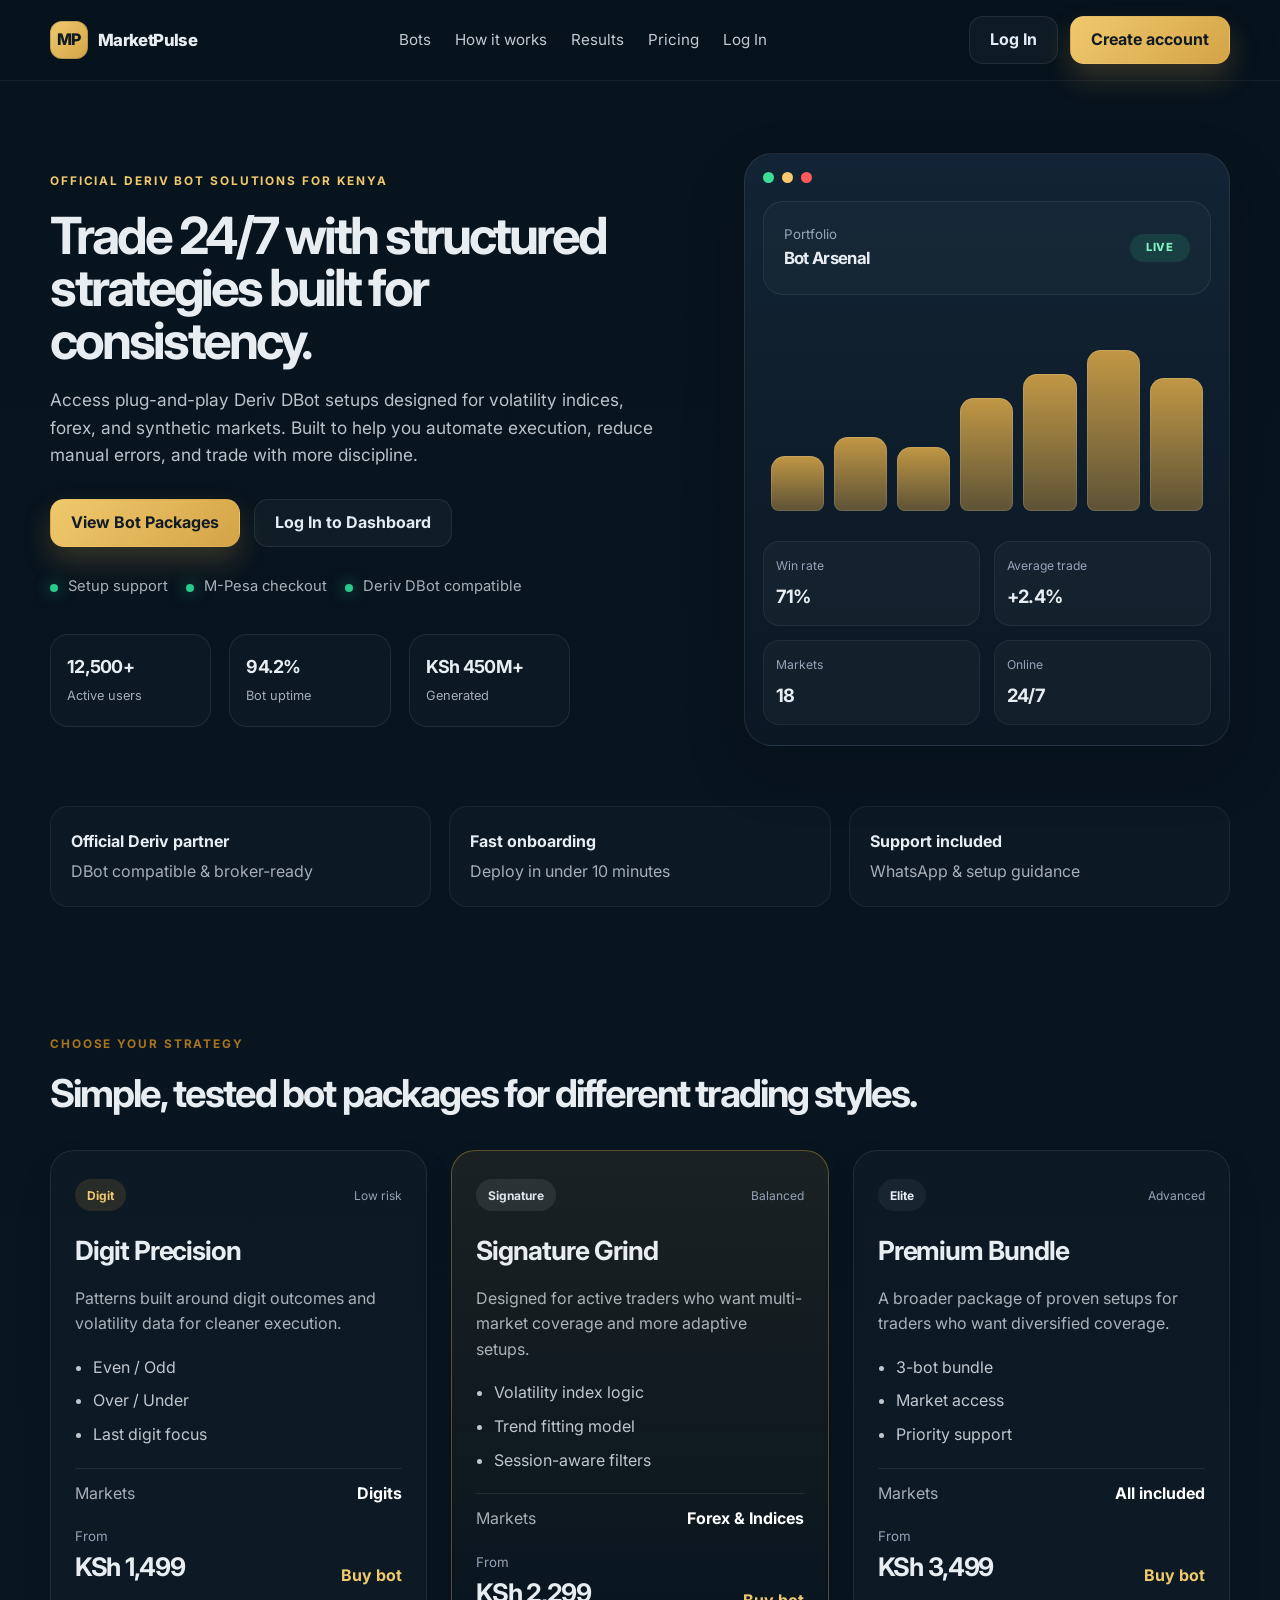
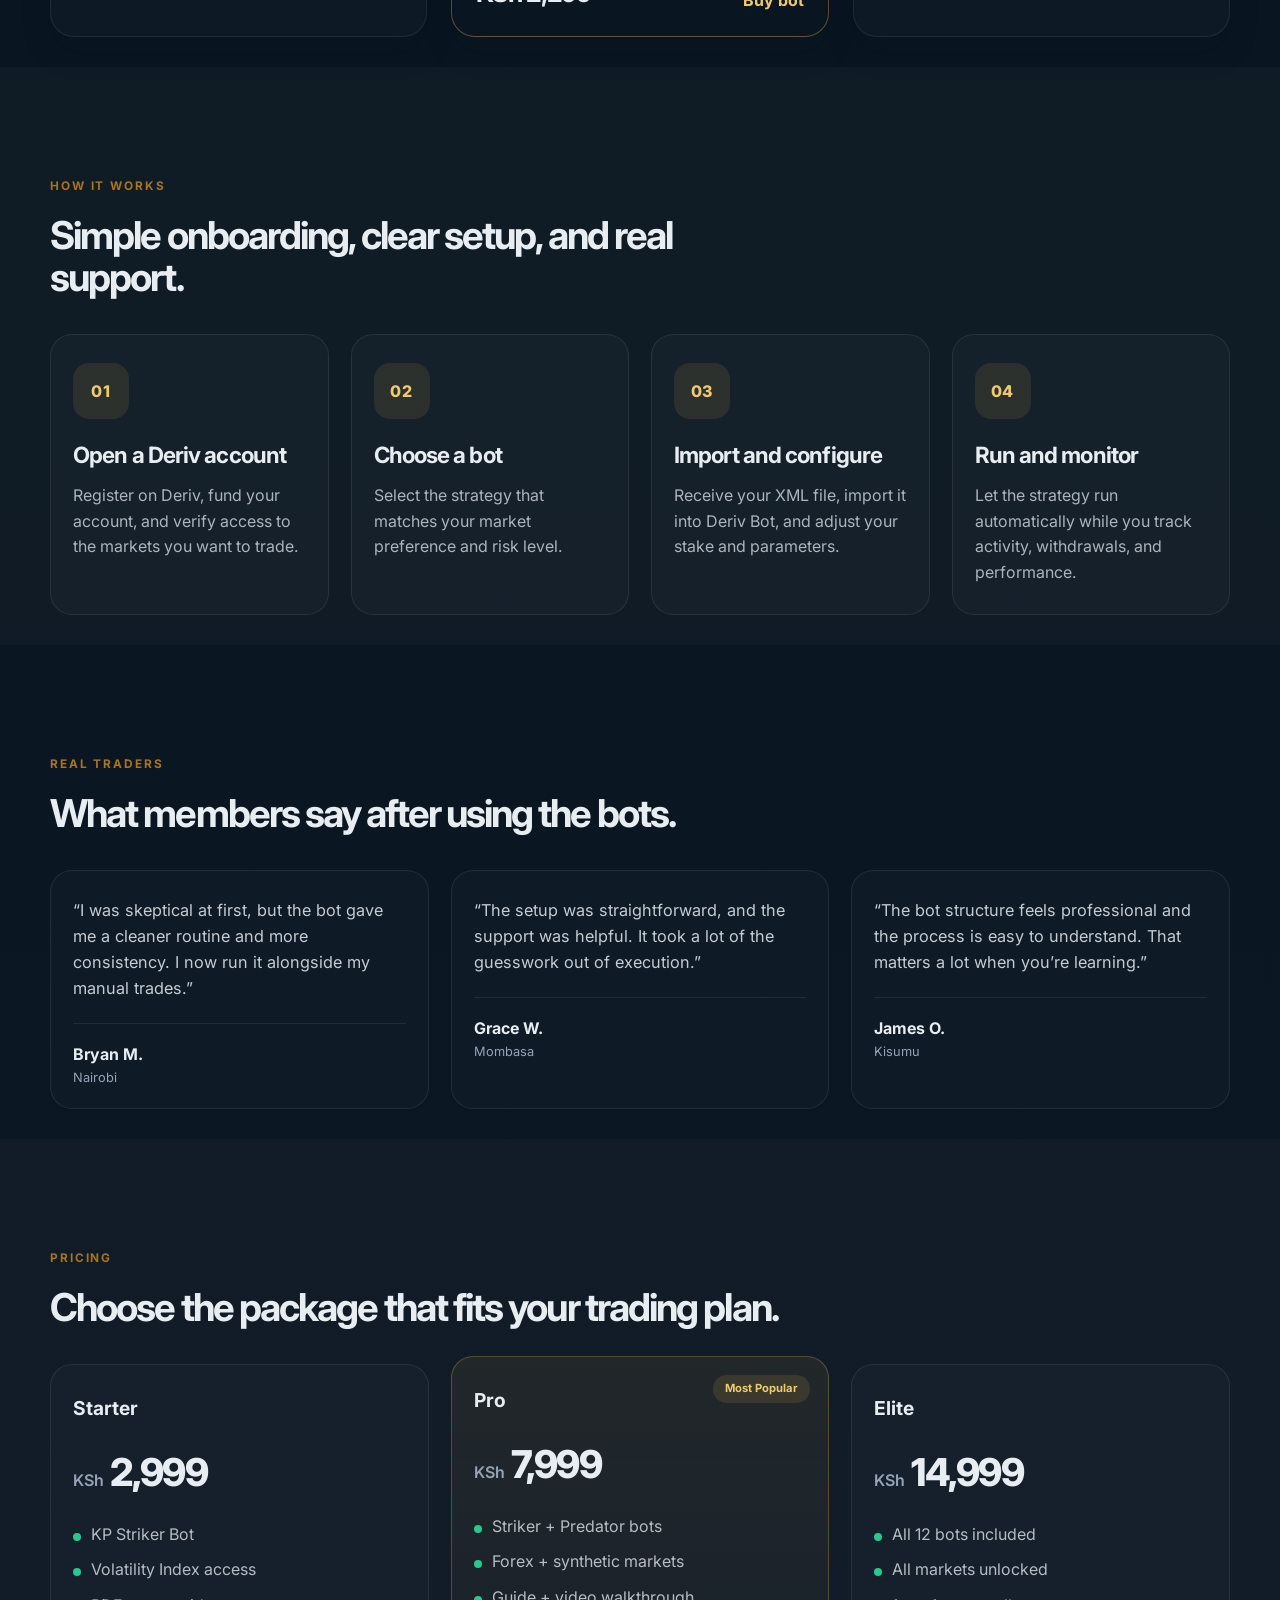
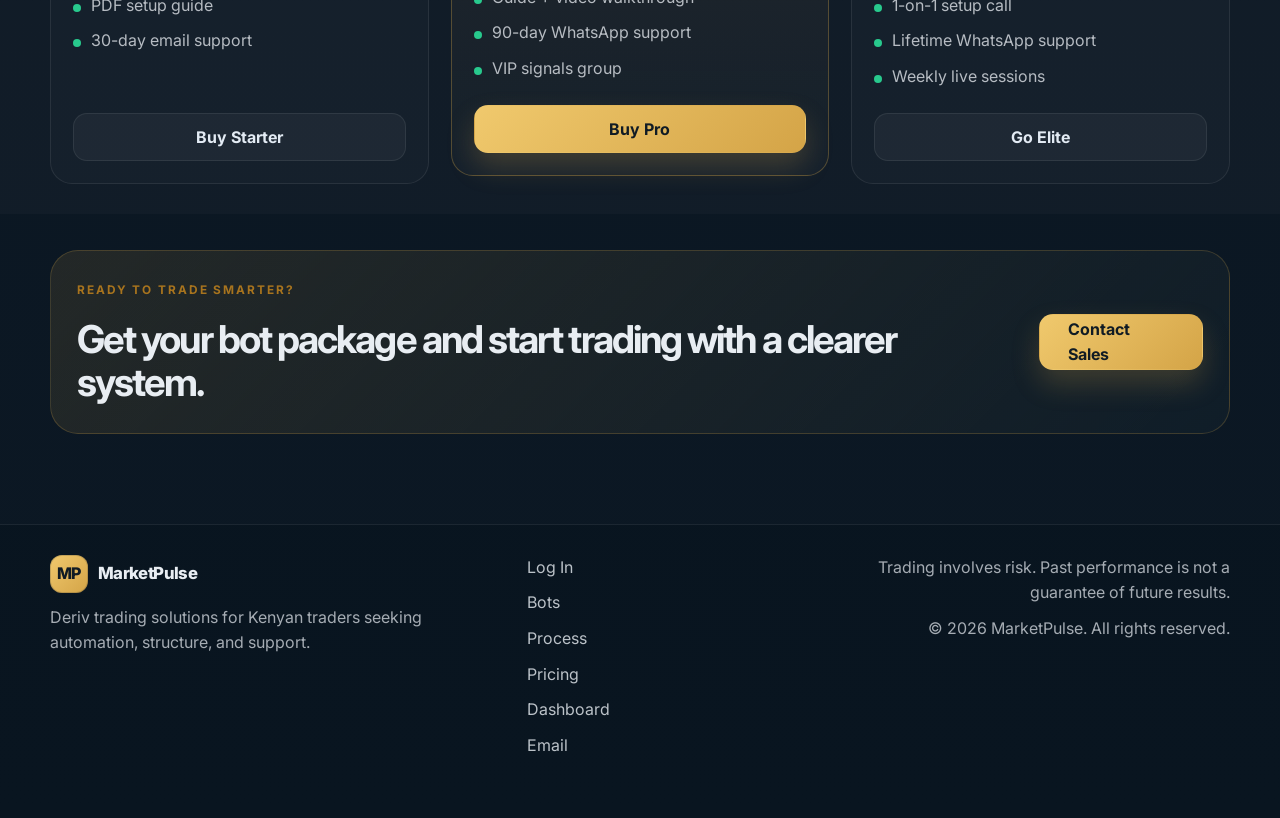
==== commit b218b648: "Add Log In button links to index.html navigation, hero section, and footer" ====
--- a/index.html
+++ b/index.html
@@ -27,10 +27,11 @@
         <a href="#process">How it works</a>
         <a href="#results">Results</a>
         <a href="#pricing">Pricing</a>
+        <a href="login.html">Log In</a>
       </nav>
 
       <div class="nav-cta">
-        <a href="login.html" class="btn btn-secondary">Login</a>
+        <a href="login.html" class="btn btn-secondary">Log In</a>
         <a href="signup.html" class="btn btn-primary">Create account</a>
       </div>
     </div>
@@ -50,7 +51,7 @@
 
           <div class="hero-actions">
             <a href="#bots" class="btn btn-primary">View Bot Packages</a>
-            <a href="#process" class="btn btn-secondary">How It Works</a>
+            <a href="login.html" class="btn btn-secondary">Log In to Dashboard</a>
           </div>
 
           <ul class="trust-list" aria-label="trust features">
@@ -378,9 +379,11 @@
       </div>
 
       <div class="footer-links">
+        <a href="login.html">Log In</a>
         <a href="#bots">Bots</a>
         <a href="#process">Process</a>
         <a href="#pricing">Pricing</a>
+        <a href="dashboard.html">Dashboard</a>
         <a href="mailto:hello@marketpulse.co.ke">Email</a>
       </div>
 
--- a/styles.css
+++ b/styles.css
@@ -2454,8 +2454,16 @@
 }
 
 @media (max-width: 640px) {
-  .hero { padding-top: 52px; }
-  .nav-cta { display: none; }
+  .nav-cta {
+    display: flex;
+    gap: 8px;
+    align-items: center;
+  }
+  .nav-cta .btn {
+    padding: 6px 12px;
+    font-size: 0.78rem;
+    min-height: 34px;
+  }
 
   .dashboard-main {
     padding: 16px 12px 28px;
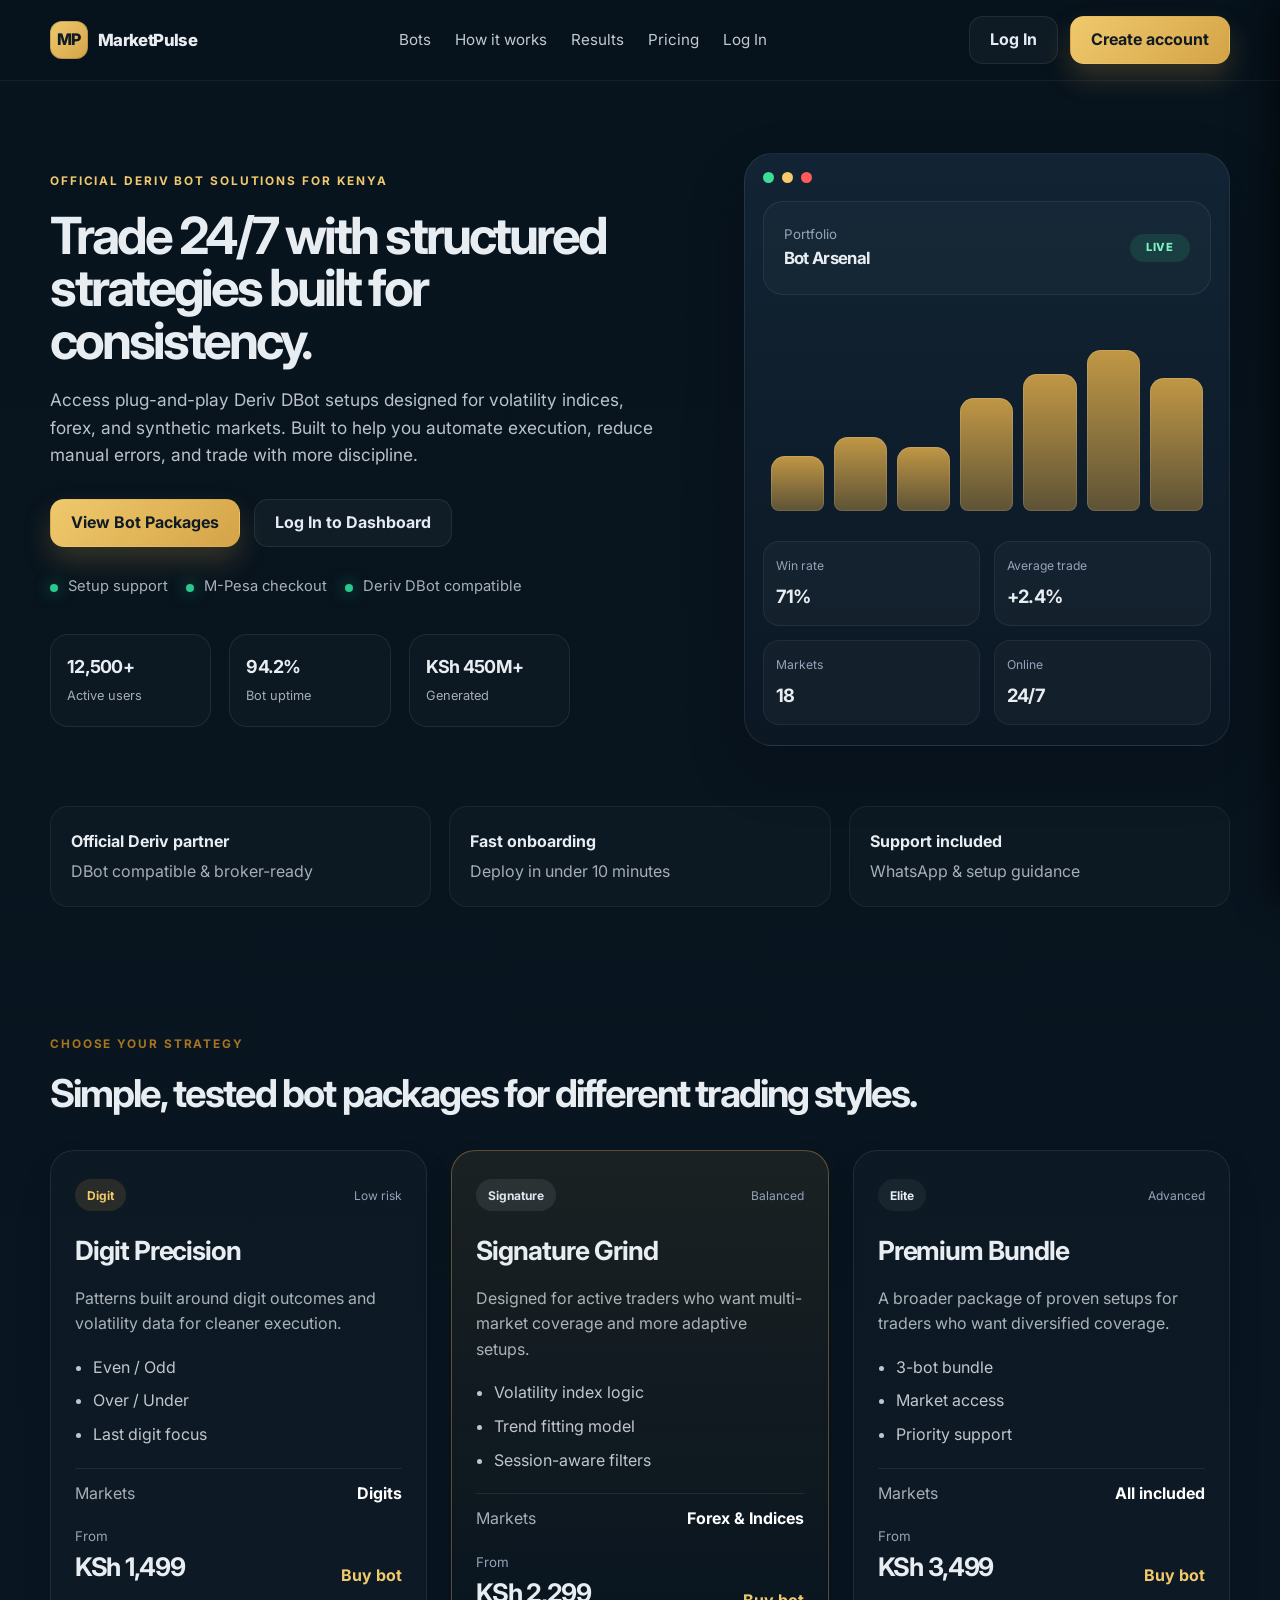
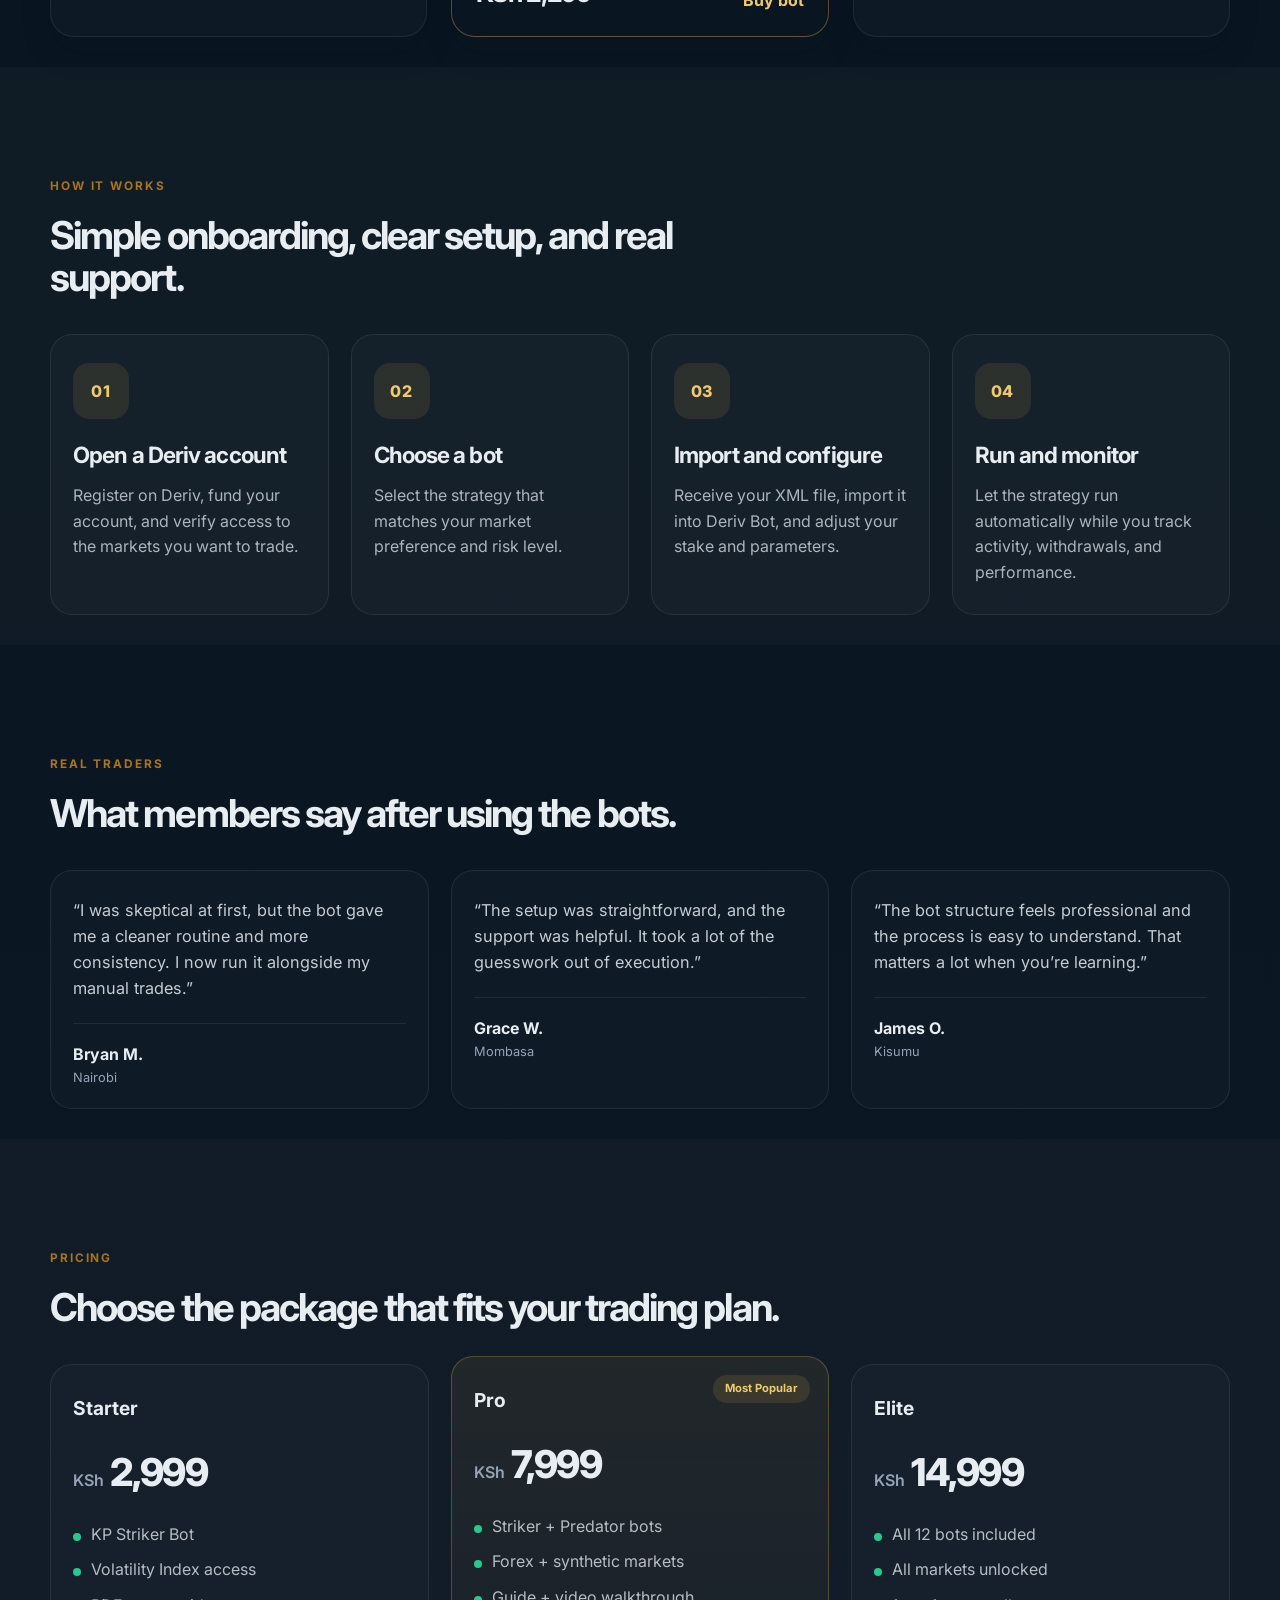
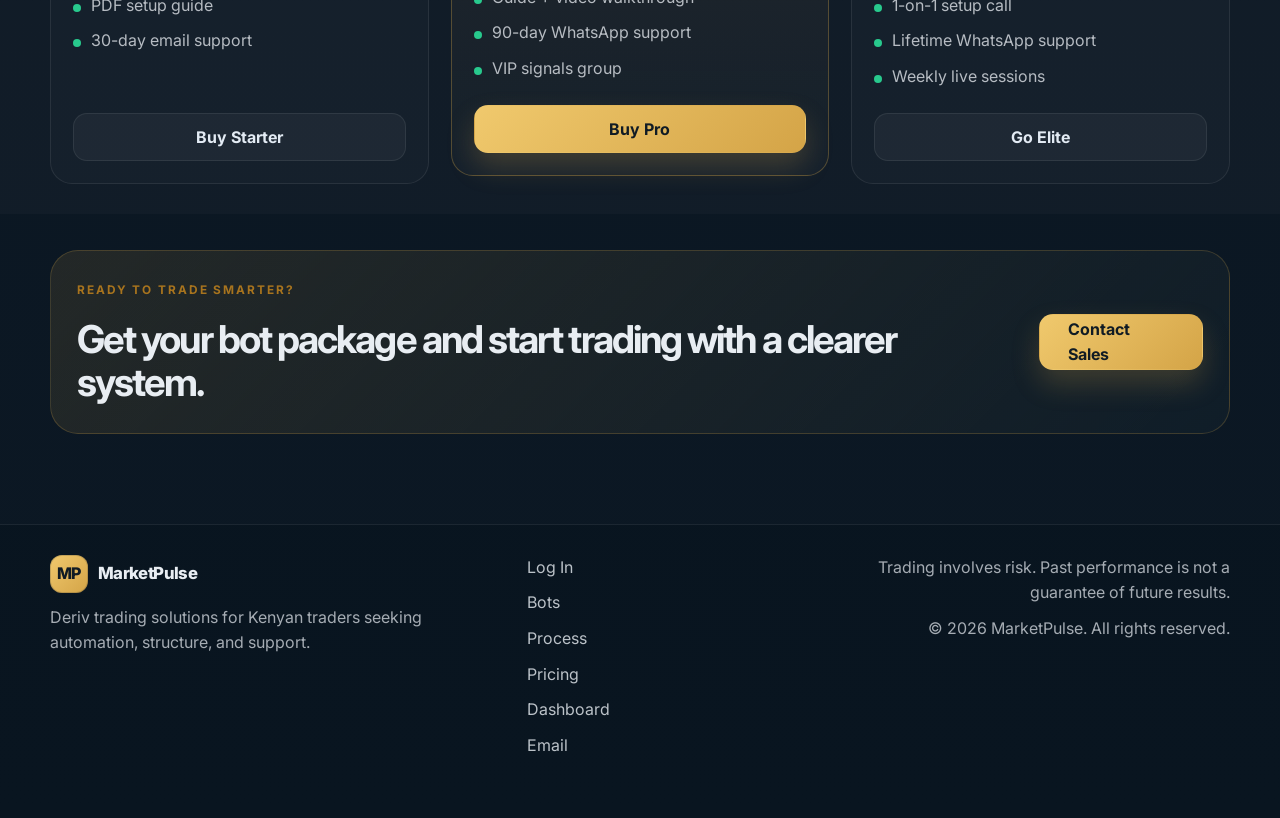
==== commit 8251a5d7: "Add landing page mobile menu drawer with Log In link and optimize auth form UX on mobile" ====
--- a/index.html
+++ b/index.html
@@ -31,11 +31,42 @@
       </nav>
 
       <div class="nav-cta">
-        <a href="login.html" class="btn btn-secondary">Log In</a>
-        <a href="signup.html" class="btn btn-primary">Create account</a>
-      </div>
+        <a href="login.html" class="btn btn-secondary nav-login-btn">Log In</a>
+        <a href="signup.html" class="btn btn-primary nav-signup-btn">Create account</a>
+      </div>
+
+      <button class="mobile-site-toggle" id="siteNavToggle" aria-label="Open mobile menu">
+        <svg width="22" height="22" viewBox="0 0 20 20" fill="none">
+          <rect y="3" width="20" height="2" rx="1" fill="currentColor" />
+          <rect y="9" width="20" height="2" rx="1" fill="currentColor" />
+          <rect y="15" width="20" height="2" rx="1" fill="currentColor" />
+        </svg>
+      </button>
     </div>
   </header>
+
+  <!-- MOBILE SITE DRAWER -->
+  <div class="site-nav-overlay" id="siteNavOverlay"></div>
+  <div class="site-nav-drawer" id="siteNavDrawer">
+    <div class="drawer-header">
+      <a href="#top" class="brand">
+        <span class="brand-mark">MP</span>
+        <span class="brand-text">MarketPulse</span>
+      </a>
+      <button class="drawer-close" id="siteNavClose" aria-label="Close menu">&times;</button>
+    </div>
+    <div class="drawer-actions">
+      <a href="login.html" class="btn btn-secondary full">Log In</a>
+      <a href="signup.html" class="btn btn-primary full">Create Account</a>
+    </div>
+    <nav class="drawer-nav">
+      <a href="#bots" class="drawer-link">Bots</a>
+      <a href="#process" class="drawer-link">How It Works</a>
+      <a href="#results" class="drawer-link">Results</a>
+      <a href="#pricing" class="drawer-link">Pricing</a>
+      <a href="dashboard.html" class="drawer-link">Live Dashboard</a>
+    </nav>
+  </div>
 
   <main id="top">
     <section class="hero">
--- a/styles.css
+++ b/styles.css
@@ -2395,6 +2395,106 @@
   flex-shrink: 0;
 }
 
+/* Base Mobile Site Nav Toggle (Hidden on Desktop) */
+.mobile-site-toggle {
+  display: none;
+}
+
+.site-nav-overlay {
+  position: fixed;
+  inset: 0;
+  background: rgba(10, 15, 24, 0.75);
+  backdrop-filter: blur(5px);
+  z-index: 90;
+  opacity: 0;
+  pointer-events: none;
+  transition: opacity 0.25s ease;
+}
+
+.site-nav-overlay.active {
+  opacity: 1;
+  pointer-events: auto;
+}
+
+.site-nav-drawer {
+  position: fixed;
+  top: 0;
+  right: 0;
+  bottom: 0;
+  width: 300px;
+  max-width: 85vw;
+  background: #0e1722;
+  border-left: 1px solid rgba(255, 255, 255, 0.1);
+  z-index: 100;
+  padding: 24px 20px;
+  display: flex;
+  flex-direction: column;
+  gap: 20px;
+  transform: translateX(100%);
+  transition: transform 0.28s cubic-bezier(0.4, 0, 0.2, 1);
+  box-shadow: -10px 0 30px rgba(0, 0, 0, 0.5);
+  overflow-y: auto;
+}
+
+.site-nav-drawer.open {
+  transform: translateX(0);
+}
+
+.drawer-header {
+  display: flex;
+  align-items: center;
+  justify-content: space-between;
+  padding-bottom: 14px;
+  border-bottom: 1px solid rgba(255, 255, 255, 0.08);
+}
+
+.drawer-close {
+  background: transparent;
+  border: none;
+  color: rgba(232, 237, 242, 0.7);
+  font-size: 1.8rem;
+  line-height: 1;
+  cursor: pointer;
+  padding: 4px 8px;
+}
+
+.drawer-close:hover {
+  color: #fff;
+}
+
+.drawer-actions {
+  display: flex;
+  flex-direction: column;
+  gap: 10px;
+}
+
+.drawer-actions .btn {
+  width: 100%;
+  justify-content: center;
+  min-height: 44px;
+}
+
+.drawer-nav {
+  display: flex;
+  flex-direction: column;
+  gap: 6px;
+}
+
+.drawer-link {
+  display: block;
+  padding: 12px 14px;
+  border-radius: 12px;
+  color: #e8edf2;
+  font-weight: 600;
+  font-size: 0.95rem;
+  transition: background 0.18s ease;
+}
+
+.drawer-link:hover {
+  background: rgba(255, 255, 255, 0.06);
+  color: #d4a447;
+}
+
 /* ============ RESPONSIVE ============ */
 @media (max-width: 1100px) {
   .stats-overview { grid-template-columns: repeat(3, 1fr); }
@@ -2404,13 +2504,26 @@
 
 @media (max-width: 980px) {
   .hero-grid, .bot-grid, .steps-grid, .testimonial-grid,
-  .pricing-grid, .footer-content, .auth-shell { grid-template-columns: 1fr 1fr; }
-
-  .hero-grid, .auth-shell, .dashboard-shell { grid-template-columns: 1fr; }
+  .pricing-grid, .footer-content { grid-template-columns: 1fr 1fr; }
+
+  .hero-grid, .dashboard-shell { grid-template-columns: 1fr; }
 
   .main-nav { display: none; }
   .nav-wrap  { justify-content: space-between; }
   .feature-strip-wrap { grid-template-columns: 1fr; }
+
+  .mobile-site-toggle {
+    display: inline-flex;
+    align-items: center;
+    justify-content: center;
+    width: 40px;
+    height: 40px;
+    border: 1px solid rgba(255, 255, 255, 0.1);
+    border-radius: 12px;
+    background: rgba(255, 255, 255, 0.05);
+    color: #fff;
+    cursor: pointer;
+  }
 
   .mobile-menu-toggle {
     display: inline-flex;
@@ -2453,6 +2566,47 @@
   .reports-grid    { grid-template-columns: 1fr; }
 }
 
+/* Auth Mobile Form Optimization */
+@media (max-width: 768px) {
+  .auth-shell {
+    grid-template-columns: 1fr;
+    padding: 16px 12px;
+    gap: 16px;
+    min-height: auto;
+  }
+
+  .auth-form-panel {
+    order: 1;
+    padding: 24px 18px;
+    border-radius: 22px;
+  }
+
+  .auth-visual {
+    order: 2;
+    padding: 24px 18px;
+    border-radius: 22px;
+  }
+
+  .auth-form input,
+  .auth-form select,
+  .settings-form input,
+  .settings-form select {
+    font-size: 16px !important;
+    min-height: 48px;
+    padding: 0 14px;
+  }
+
+  .auth-btn {
+    min-height: 48px;
+    font-size: 0.96rem;
+  }
+
+  .floating-card-one,
+  .floating-card-two {
+    display: none;
+  }
+}
+
 @media (max-width: 640px) {
   .nav-cta {
     display: flex;
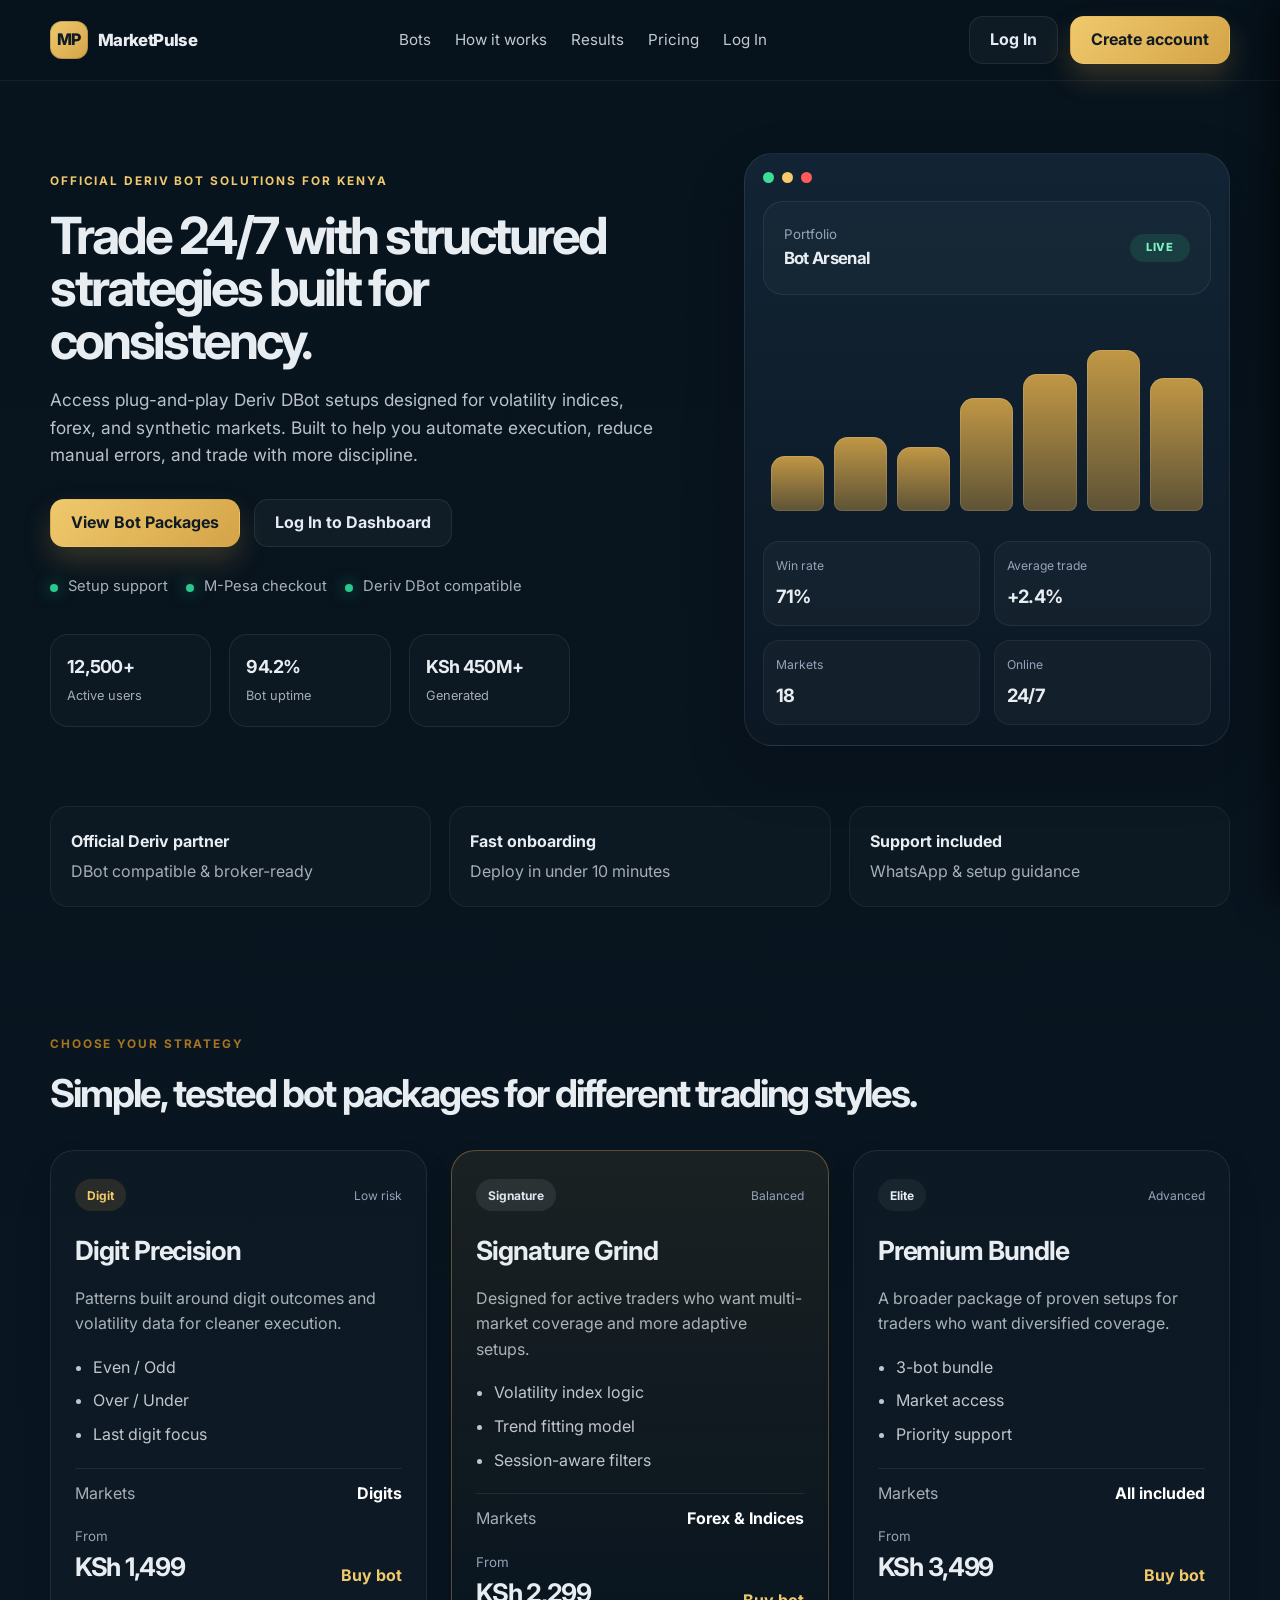
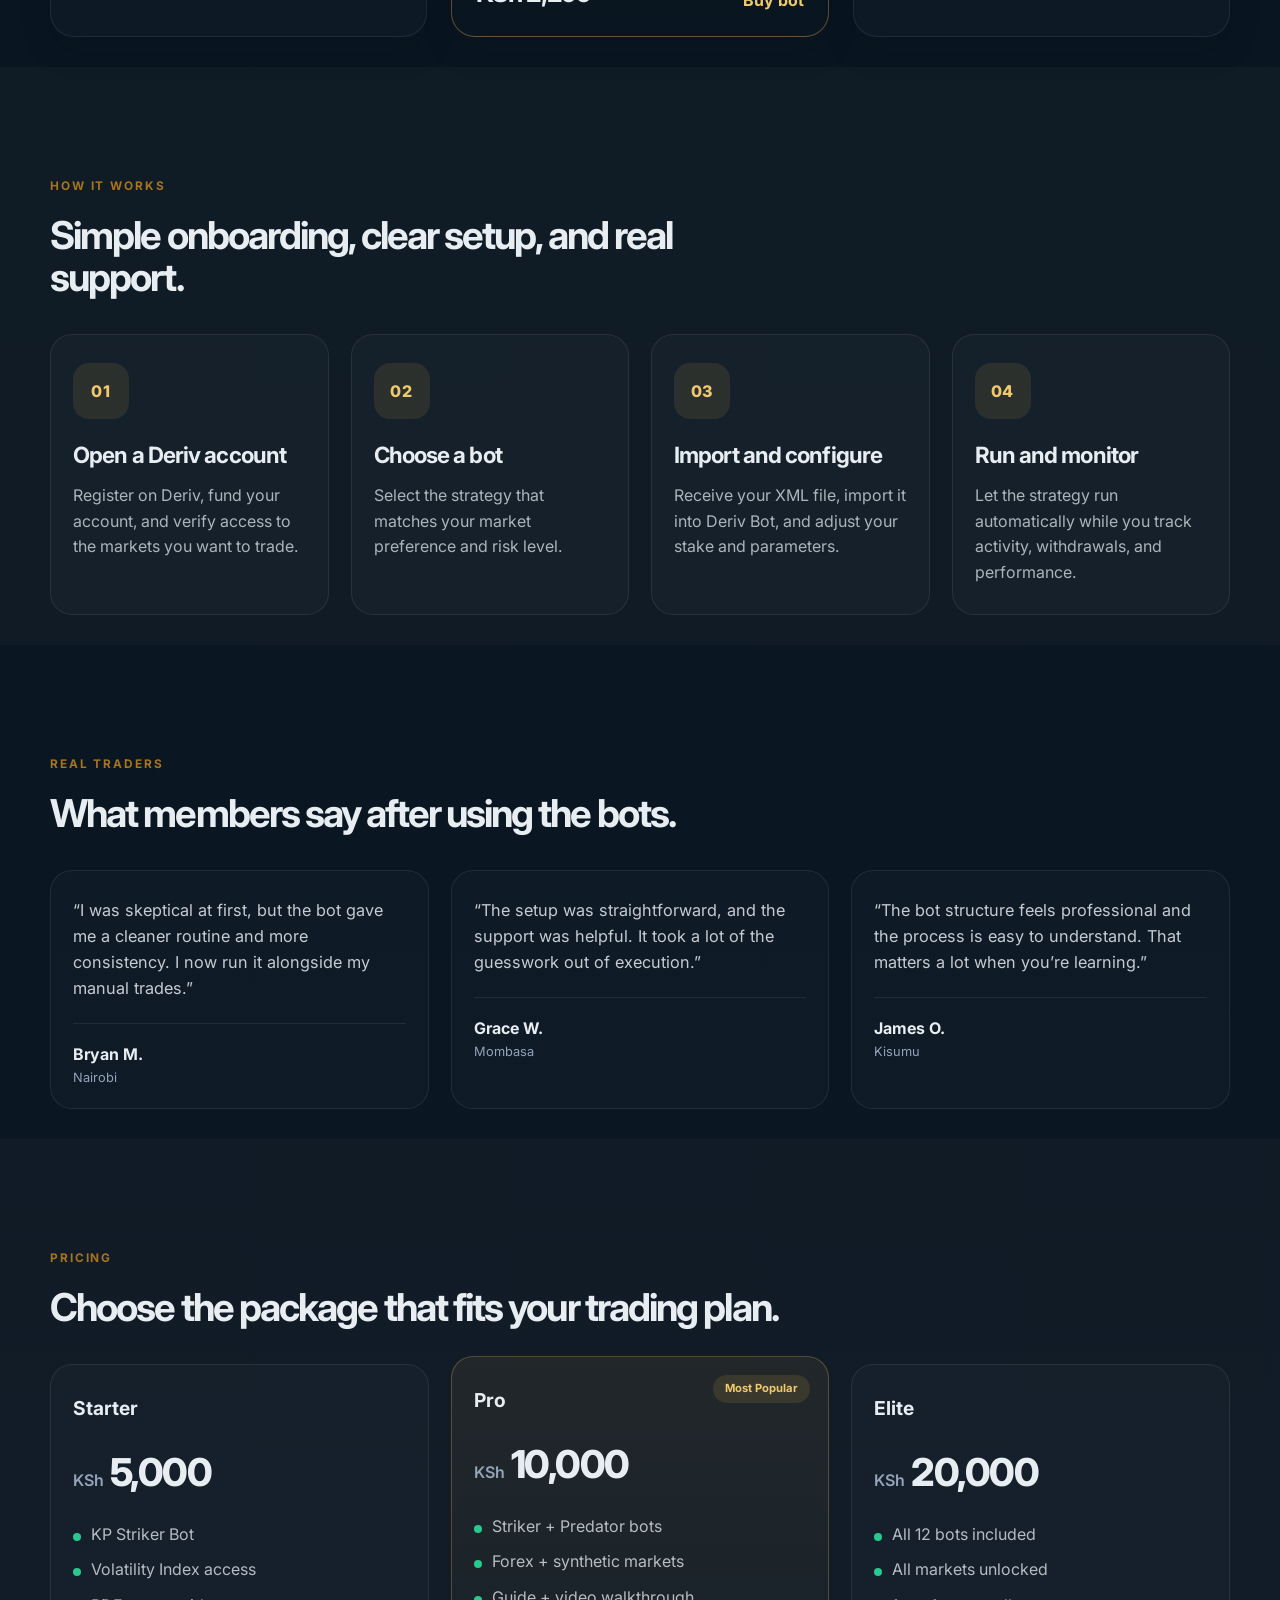
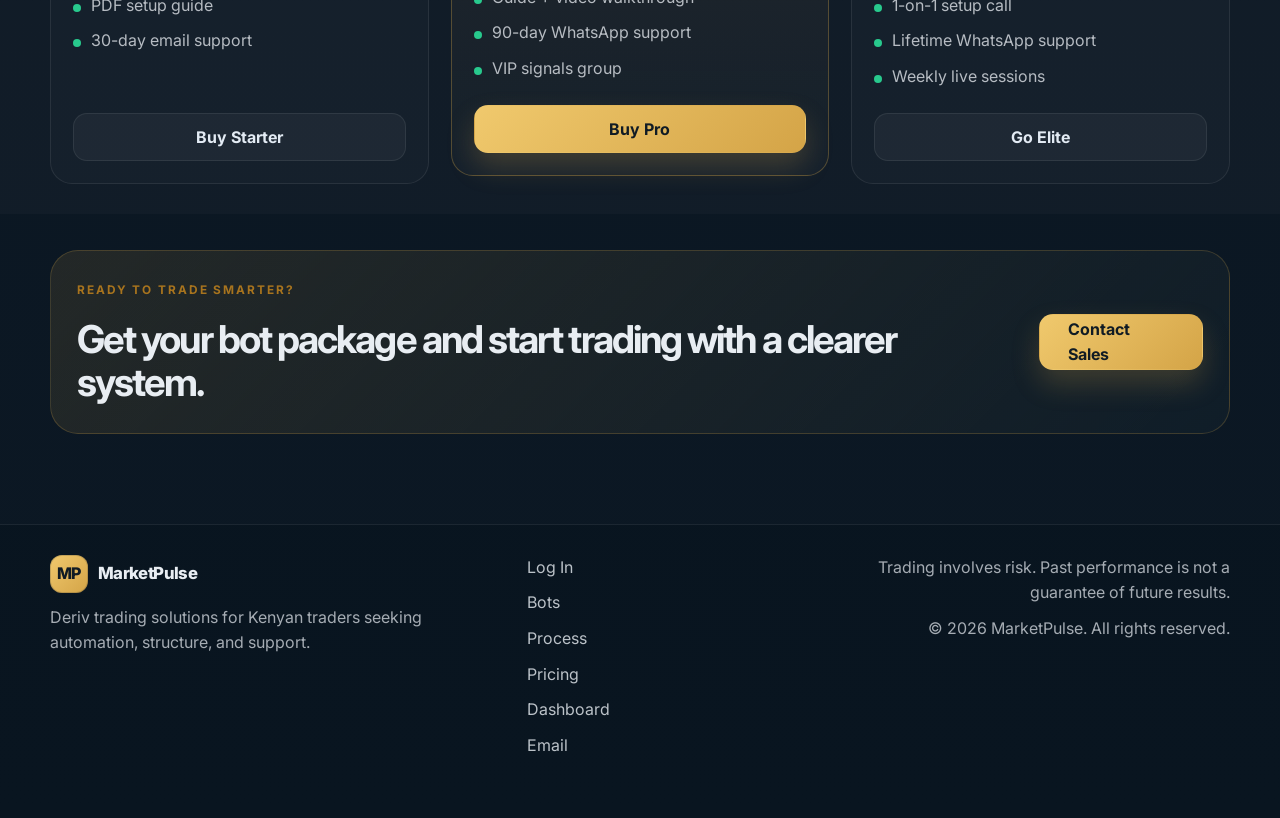
==== commit 9f75cd4c: "Update bot prices to KSh 5k/10k/20k and convert dashboard figures to realistic USD ($) amounts" ====
--- a/index.html
+++ b/index.html
@@ -341,7 +341,7 @@
             <p class="plan-name">Starter</p>
             <div class="price-row">
               <span class="currency">KSh</span>
-              <span class="price">2,999</span>
+              <span class="price">5,000</span>
             </div>
             <ul>
               <li>KP Striker Bot</li>
@@ -357,7 +357,7 @@
             <p class="plan-name">Pro</p>
             <div class="price-row">
               <span class="currency">KSh</span>
-              <span class="price">7,999</span>
+              <span class="price">10,000</span>
             </div>
             <ul>
               <li>Striker + Predator bots</li>
@@ -373,7 +373,7 @@
             <p class="plan-name">Elite</p>
             <div class="price-row">
               <span class="currency">KSh</span>
-              <span class="price">14,999</span>
+              <span class="price">20,000</span>
             </div>
             <ul>
               <li>All 12 bots included</li>
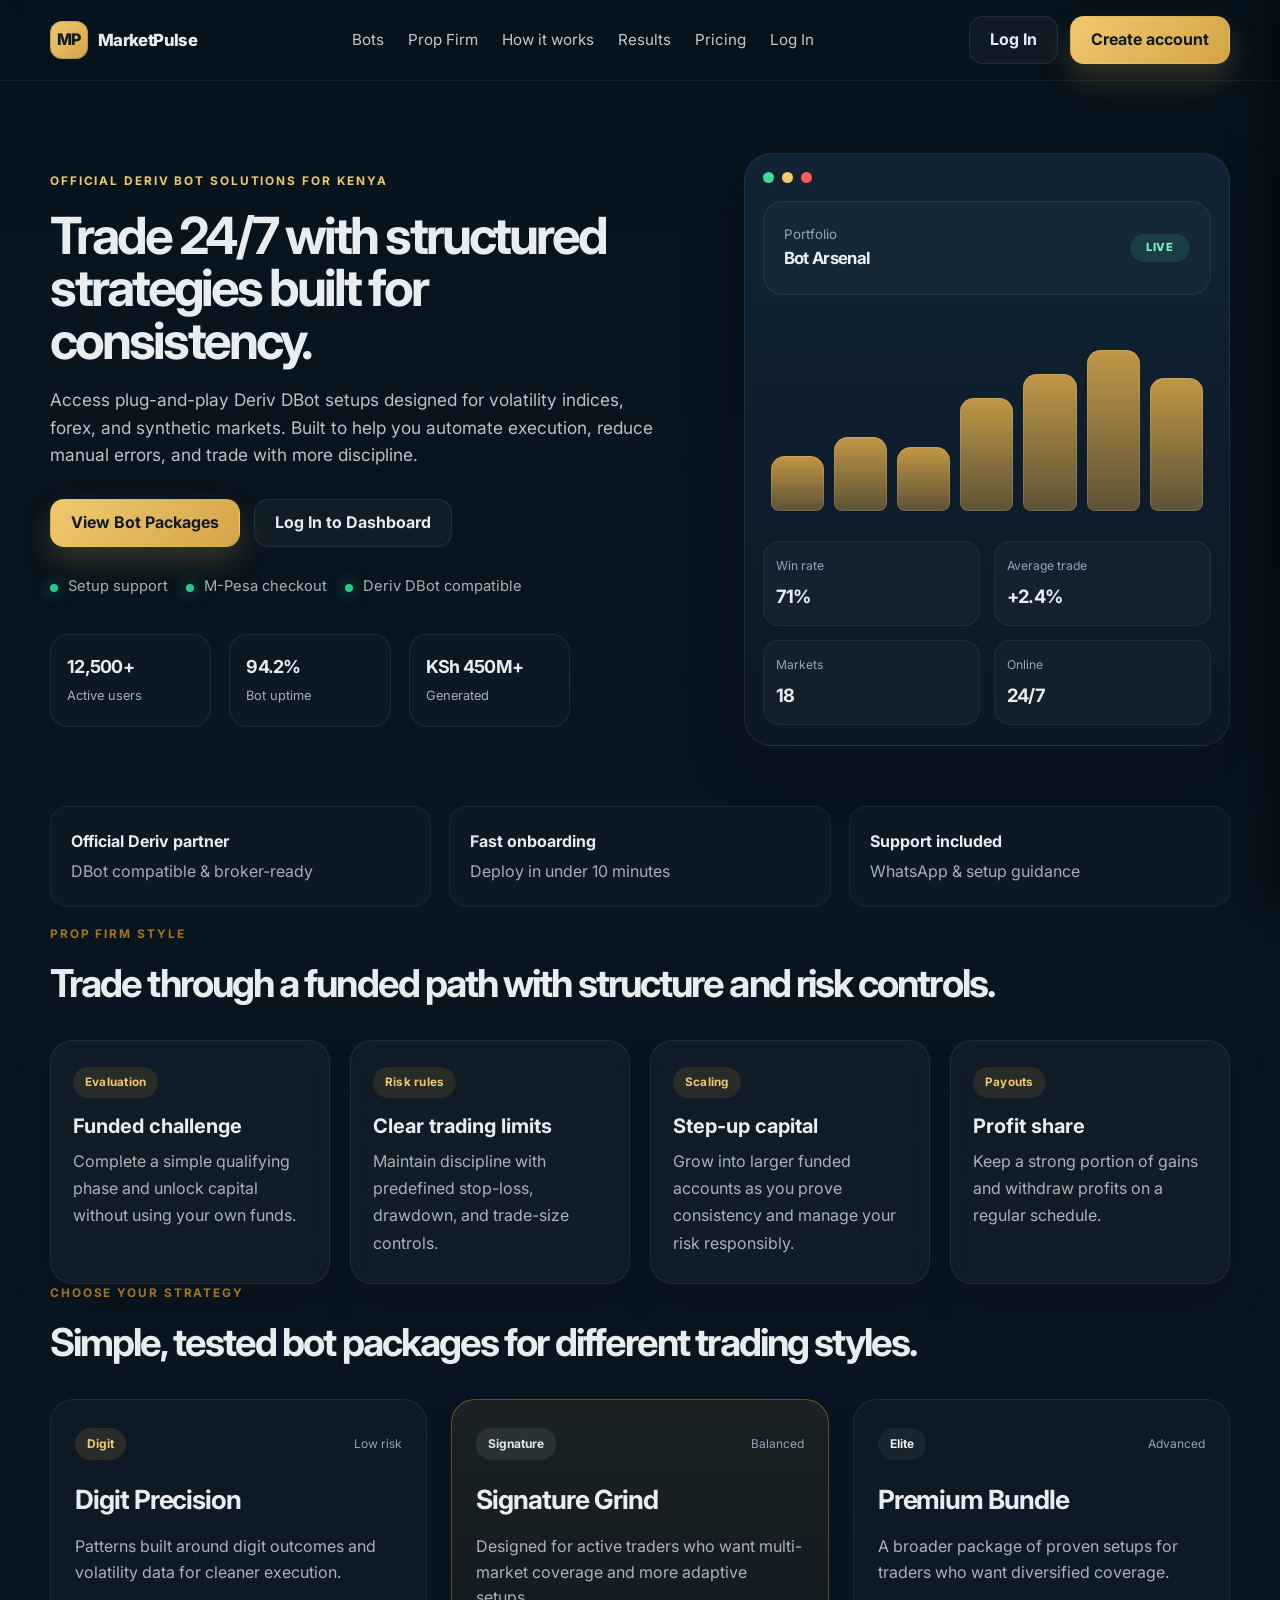
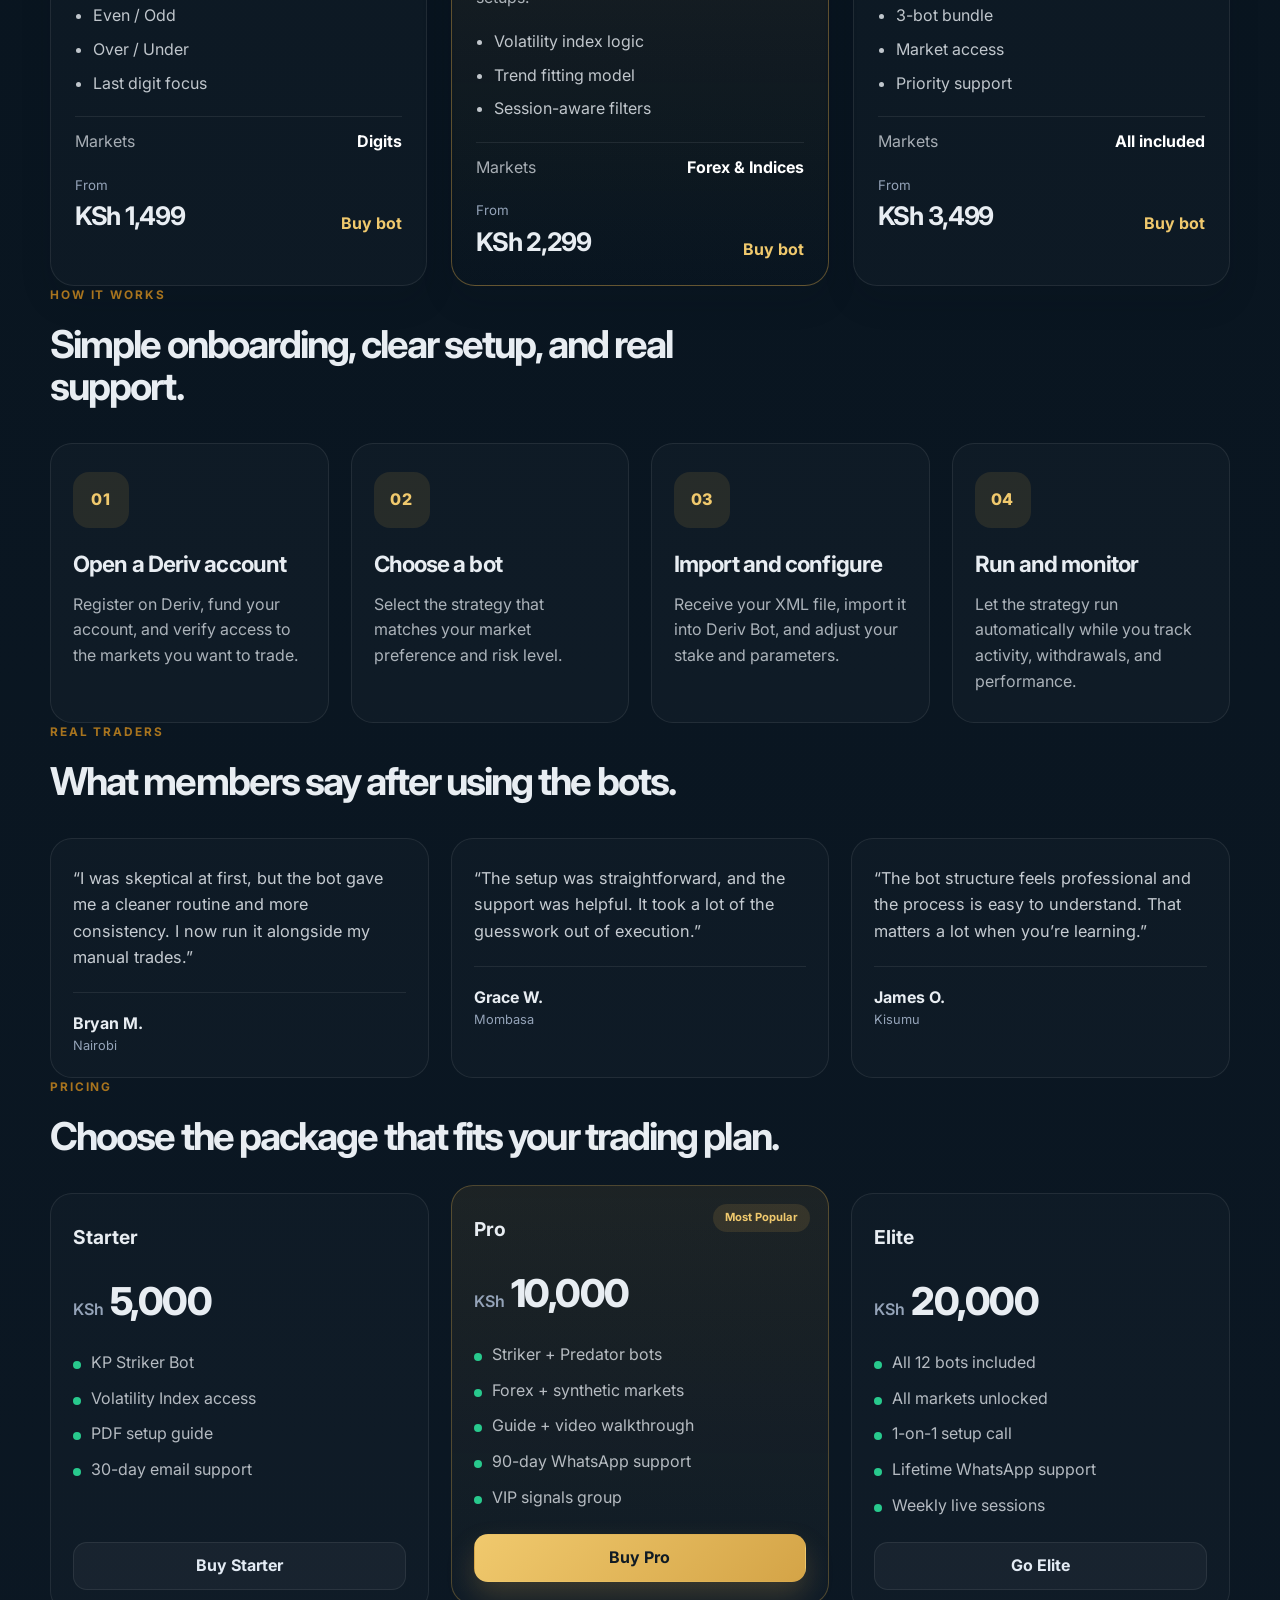
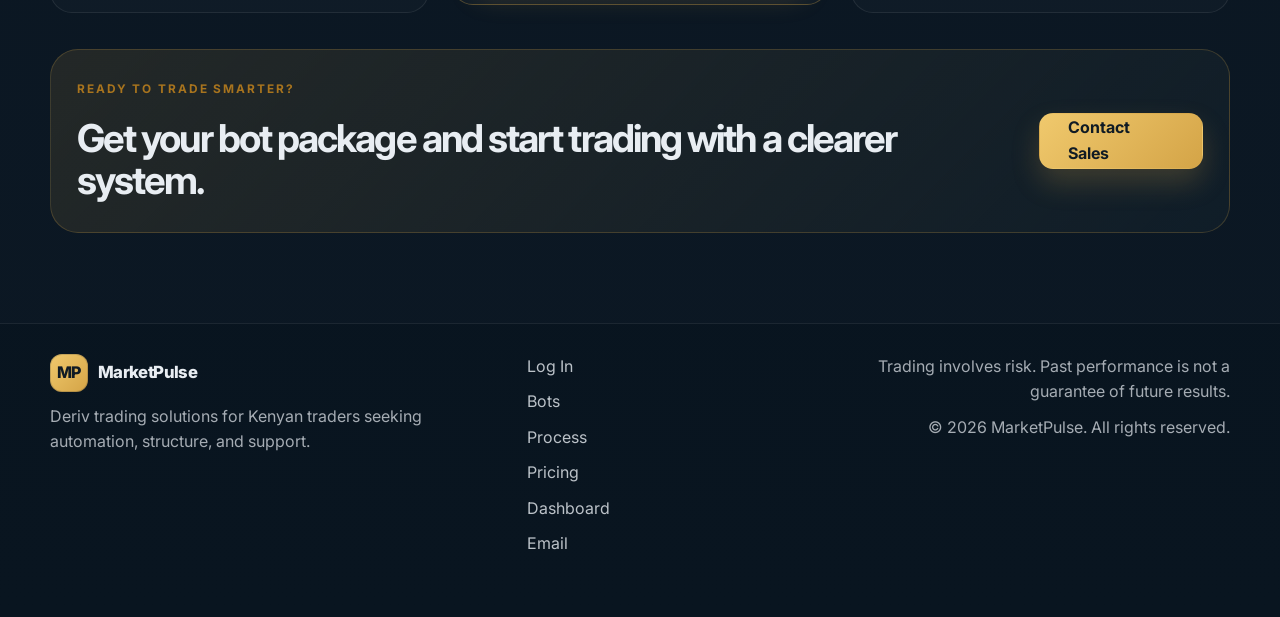
==== commit 1eeb893b: "Remove dashboard ID upload section, add prop firm homepage section, and fix chart visibility" ====
--- a/index.html
+++ b/index.html
@@ -24,6 +24,7 @@
 
       <nav class="main-nav" aria-label="Main navigation">
         <a href="#bots">Bots</a>
+        <a href="#propfirm">Prop Firm</a>
         <a href="#process">How it works</a>
         <a href="#results">Results</a>
         <a href="#pricing">Pricing</a>
@@ -61,6 +62,7 @@
     </div>
     <nav class="drawer-nav">
       <a href="#bots" class="drawer-link">Bots</a>
+      <a href="#propfirm" class="drawer-link">Prop Firm</a>
       <a href="#process" class="drawer-link">How It Works</a>
       <a href="#results" class="drawer-link">Results</a>
       <a href="#pricing" class="drawer-link">Pricing</a>
@@ -173,6 +175,38 @@
       </div>
     </section>
 
+    <section id="propfirm" class="section section-alt">
+      <div class="container">
+        <div class="section-heading">
+          <p class="eyebrow accent">Prop firm style</p>
+          <h2>Trade through a funded path with structure and risk controls.</h2>
+        </div>
+
+        <div class="prop-firm-grid">
+          <div class="prop-card">
+            <span class="prop-card-tag">Evaluation</span>
+            <h3>Funded challenge</h3>
+            <p>Complete a simple qualifying phase and unlock capital without using your own funds.</p>
+          </div>
+          <div class="prop-card">
+            <span class="prop-card-tag">Risk rules</span>
+            <h3>Clear trading limits</h3>
+            <p>Maintain discipline with predefined stop-loss, drawdown, and trade-size controls.</p>
+          </div>
+          <div class="prop-card">
+            <span class="prop-card-tag">Scaling</span>
+            <h3>Step-up capital</h3>
+            <p>Grow into larger funded accounts as you prove consistency and manage your risk responsibly.</p>
+          </div>
+          <div class="prop-card">
+            <span class="prop-card-tag">Payouts</span>
+            <h3>Profit share</h3>
+            <p>Keep a strong portion of gains and withdraw profits on a regular schedule.</p>
+          </div>
+        </div>
+      </div>
+    </section>
+
     <section id="bots" class="section">
       <div class="container">
         <div class="section-heading">
--- a/styles.css
+++ b/styles.css
@@ -408,13 +408,45 @@
   color: rgba(232, 237, 242, 0.7);
 }
 
-.section {
-  padding: 110px 0 30px;
-}
-
-.section-alt {
-  background: rgba(255, 255, 255, 0.025);
-}
+  .prop-firm-grid {
+    display: grid;
+    grid-template-columns: repeat(4, minmax(0, 1fr));
+    gap: 20px;
+  }
+
+  .prop-card {
+    padding: 26px 22px;
+    border-radius: 22px;
+    background: rgba(255, 255, 255, 0.03);
+    border: 1px solid rgba(255, 255, 255, 0.08);
+    box-shadow: 0 18px 40px rgba(0, 0, 0, 0.12);
+  }
+
+  .prop-card-tag {
+    display: inline-flex;
+    align-items: center;
+    justify-content: center;
+    padding: 6px 12px;
+    border-radius: 999px;
+    background: rgba(212, 164, 71, 0.12);
+    color: var(--gold-soft);
+    font-size: 0.73rem;
+    font-weight: 700;
+    letter-spacing: 0.02em;
+    margin-bottom: 16px;
+  }
+
+  .prop-card h3 {
+    margin: 0 0 10px;
+    font-size: 1.25rem;
+    line-height: 1.2;
+  }
+
+  .prop-card p {
+    margin: 0;
+    color: rgba(232, 237, 242, 0.72);
+    line-height: 1.7;
+  }
 
 .section-heading {
   margin-bottom: 36px;
@@ -1467,7 +1499,544 @@
   overflow: hidden;
 }
 
-/* ============ TOPBAR ============ */
+/* ============ TRADING PANEL ============ */
+.trading-panel {
+  margin-top: 16px;
+  border: 1px solid rgba(255, 255, 255, 0.07);
+  border-radius: 16px;
+  background: rgba(10, 22, 35, 0.7);
+  backdrop-filter: blur(12px);
+  overflow: hidden;
+  position: relative;
+}
+
+/* Contract type tabs */
+.trade-type-tabs {
+  display: flex;
+  border-bottom: 1px solid rgba(255, 255, 255, 0.07);
+  background: rgba(255, 255, 255, 0.025);
+}
+
+.trade-type-tab {
+  flex: 1;
+  padding: 10px 8px;
+  background: none;
+  border: none;
+  border-bottom: 2px solid transparent;
+  color: rgba(200, 210, 220, 0.55);
+  font: inherit;
+  font-size: 0.82rem;
+  font-weight: 600;
+  cursor: pointer;
+  transition: all 0.18s ease;
+  text-align: center;
+  letter-spacing: 0.02em;
+}
+
+.trade-type-tab.active {
+  color: #d4a447;
+  border-bottom-color: #d4a447;
+  background: rgba(212, 164, 71, 0.06);
+}
+
+.trade-type-tab:hover:not(.active) {
+  color: rgba(232, 237, 242, 0.8);
+  background: rgba(255, 255, 255, 0.03);
+}
+
+/* Trade body layout */
+.trade-body {
+  display: grid;
+  grid-template-columns: 1fr 1fr;
+  gap: 20px;
+  padding: 18px 20px;
+}
+
+.trade-left,
+.trade-right {
+  display: flex;
+  flex-direction: column;
+  gap: 16px;
+}
+
+/* Field group */
+.trade-field-group {
+  display: flex;
+  flex-direction: column;
+  gap: 8px;
+}
+
+.trade-label {
+  font-size: 0.75rem;
+  font-weight: 700;
+  text-transform: uppercase;
+  letter-spacing: 0.06em;
+  color: rgba(148, 163, 184, 0.8);
+}
+
+/* Stake input */
+.stake-input-wrap {
+  display: flex;
+  align-items: center;
+  background: rgba(255, 255, 255, 0.05);
+  border: 1px solid rgba(255, 255, 255, 0.1);
+  border-radius: 12px;
+  overflow: hidden;
+  transition: border-color 0.18s ease;
+}
+
+.stake-input-wrap:focus-within {
+  border-color: rgba(212, 164, 71, 0.5);
+  box-shadow: 0 0 0 3px rgba(212, 164, 71, 0.1);
+}
+
+.stake-currency {
+  padding: 0 12px;
+  color: rgba(212, 164, 71, 0.9);
+  font-weight: 700;
+  font-size: 1rem;
+  flex-shrink: 0;
+}
+
+.stake-input {
+  flex: 1;
+  background: none;
+  border: none;
+  outline: none;
+  padding: 11px 12px 11px 0;
+  color: #fff;
+  font: inherit;
+  font-size: 1.05rem;
+  font-weight: 700;
+  width: 100%;
+  -moz-appearance: textfield;
+}
+
+.stake-input::-webkit-inner-spin-button,
+.stake-input::-webkit-outer-spin-button { -webkit-appearance: none; margin: 0; }
+
+/* Stake presets */
+.stake-presets {
+  display: flex;
+  gap: 6px;
+}
+
+.stake-chip {
+  flex: 1;
+  padding: 6px 4px;
+  background: rgba(255, 255, 255, 0.05);
+  border: 1px solid rgba(255, 255, 255, 0.09);
+  border-radius: 8px;
+  color: rgba(200, 210, 220, 0.7);
+  font: inherit;
+  font-size: 0.76rem;
+  font-weight: 600;
+  cursor: pointer;
+  transition: all 0.15s ease;
+  text-align: center;
+}
+
+.stake-chip:hover {
+  background: rgba(212, 164, 71, 0.1);
+  border-color: rgba(212, 164, 71, 0.3);
+  color: #d4a447;
+}
+
+.stake-chip.active {
+  background: rgba(212, 164, 71, 0.15);
+  border-color: rgba(212, 164, 71, 0.45);
+  color: #d4a447;
+  font-weight: 700;
+}
+
+/* Duration group */
+.trade-duration-group {
+  display: flex;
+  gap: 6px;
+}
+
+.duration-btn {
+  flex: 1;
+  padding: 8px 4px;
+  background: rgba(255, 255, 255, 0.05);
+  border: 1px solid rgba(255, 255, 255, 0.09);
+  border-radius: 10px;
+  color: rgba(200, 210, 220, 0.7);
+  font: inherit;
+  font-size: 0.8rem;
+  font-weight: 600;
+  cursor: pointer;
+  transition: all 0.15s ease;
+  text-align: center;
+}
+
+.duration-btn:hover {
+  background: rgba(40, 201, 141, 0.08);
+  border-color: rgba(40, 201, 141, 0.25);
+  color: #28c98d;
+}
+
+.duration-btn.active {
+  background: rgba(40, 201, 141, 0.12);
+  border-color: rgba(40, 201, 141, 0.4);
+  color: #28c98d;
+  font-weight: 700;
+}
+
+/* Payout bar */
+.trade-payout-bar {
+  display: flex;
+  gap: 12px;
+  background: rgba(255, 255, 255, 0.03);
+  border: 1px solid rgba(255, 255, 255, 0.06);
+  border-radius: 12px;
+  padding: 12px 14px;
+}
+
+.payout-item {
+  flex: 1;
+  display: flex;
+  flex-direction: column;
+  gap: 3px;
+  text-align: center;
+}
+
+.payout-lbl {
+  font-size: 0.68rem;
+  font-weight: 600;
+  text-transform: uppercase;
+  letter-spacing: 0.05em;
+  color: rgba(148, 163, 184, 0.7);
+}
+
+.payout-val {
+  font-size: 1rem;
+  font-weight: 800;
+}
+
+.payout-pct {
+  font-size: 1rem;
+  font-weight: 800;
+  color: #28c98d;
+}
+
+.payout-balance {
+  font-size: 0.92rem;
+  font-weight: 700;
+  color: rgba(232, 237, 242, 0.9);
+}
+
+/* CALL / PUT Direction Buttons */
+.trade-direction-btns {
+  display: grid;
+  grid-template-columns: 1fr 1fr;
+  gap: 10px;
+}
+
+.trade-btn {
+  display: flex;
+  flex-direction: column;
+  align-items: center;
+  gap: 3px;
+  padding: 16px 10px;
+  border: none;
+  border-radius: 14px;
+  cursor: pointer;
+  font: inherit;
+  transition: all 0.18s ease;
+  position: relative;
+  overflow: hidden;
+}
+
+.trade-btn::after {
+  content: '';
+  position: absolute;
+  inset: 0;
+  background: rgba(255, 255, 255, 0);
+  transition: background 0.15s;
+}
+
+.trade-btn:active::after {
+  background: rgba(255, 255, 255, 0.12);
+}
+
+.call-btn {
+  background: linear-gradient(135deg, #1a9e68 0%, #28c98d 100%);
+  box-shadow: 0 4px 24px rgba(40, 201, 141, 0.25);
+  color: #fff;
+}
+
+.call-btn:hover {
+  transform: translateY(-2px);
+  box-shadow: 0 8px 32px rgba(40, 201, 141, 0.38);
+}
+
+.put-btn {
+  background: linear-gradient(135deg, #cc2c2c 0%, #ff5a59 100%);
+  box-shadow: 0 4px 24px rgba(255, 90, 89, 0.25);
+  color: #fff;
+}
+
+.put-btn:hover {
+  transform: translateY(-2px);
+  box-shadow: 0 8px 32px rgba(255, 90, 89, 0.38);
+}
+
+.trade-btn.disabled,
+.trade-btn:disabled {
+  opacity: 0.45;
+  cursor: not-allowed;
+  transform: none !important;
+  box-shadow: none !important;
+}
+
+.trade-btn-arrow {
+  font-size: 1.5rem;
+  line-height: 1;
+  font-weight: 900;
+}
+
+.trade-btn-label {
+  font-size: 1rem;
+  font-weight: 800;
+  letter-spacing: 0.08em;
+}
+
+.trade-btn-sub {
+  font-size: 0.7rem;
+  font-weight: 500;
+  opacity: 0.8;
+}
+
+/* Active trade progress bar */
+.active-trade-bar {
+  margin: 0 20px 16px;
+  background: rgba(212, 164, 71, 0.07);
+  border: 1px solid rgba(212, 164, 71, 0.2);
+  border-radius: 12px;
+  padding: 12px 16px;
+  display: flex;
+  align-items: center;
+  justify-content: space-between;
+  gap: 12px;
+  animation: fadeSlideDown 0.3s ease;
+}
+
+@keyframes fadeSlideDown {
+  from { opacity: 0; transform: translateY(-8px); }
+  to   { opacity: 1; transform: translateY(0); }
+}
+
+.active-trade-info {
+  display: flex;
+  align-items: center;
+  gap: 10px;
+  flex-shrink: 0;
+}
+
+.active-trade-icon {
+  font-size: 1.1rem;
+  font-weight: 900;
+}
+
+.active-trade-icon.call { color: #28c98d; }
+.active-trade-icon.put  { color: #ff5a59; }
+
+.active-trade-direction {
+  font-size: 0.85rem;
+  font-weight: 800;
+  letter-spacing: 0.07em;
+}
+
+.active-trade-sym {
+  font-size: 0.8rem;
+  color: rgba(200, 210, 220, 0.7);
+}
+
+.active-trade-stake {
+  font-size: 0.85rem;
+  font-weight: 700;
+  color: #d4a447;
+}
+
+.active-trade-timer-wrap {
+  display: flex;
+  flex-direction: column;
+  align-items: flex-end;
+  gap: 6px;
+  flex: 1;
+}
+
+.active-trade-timer {
+  font-size: 1rem;
+  font-weight: 800;
+  font-variant-numeric: tabular-nums;
+  color: #d4a447;
+}
+
+.active-trade-progress {
+  width: 100%;
+  height: 4px;
+  background: rgba(255, 255, 255, 0.1);
+  border-radius: 4px;
+  overflow: hidden;
+}
+
+.active-trade-fill {
+  height: 100%;
+  width: 100%;
+  border-radius: 4px;
+  background: linear-gradient(90deg, #d4a447, #f0c96d);
+  transform-origin: left;
+  transition: width 1s linear;
+}
+
+/* Trade result toast */
+.trade-toast {
+  position: absolute;
+  top: 20px;
+  right: 20px;
+  display: flex;
+  align-items: center;
+  gap: 12px;
+  padding: 14px 20px;
+  border-radius: 14px;
+  border: 1px solid rgba(255, 255, 255, 0.12);
+  background: rgba(15, 30, 48, 0.96);
+  backdrop-filter: blur(16px);
+  box-shadow: 0 8px 40px rgba(0, 0, 0, 0.4);
+  opacity: 0;
+  transform: translateX(120%);
+  transition: opacity 0.35s ease, transform 0.35s cubic-bezier(0.34, 1.56, 0.64, 1);
+  pointer-events: none;
+  z-index: 100;
+  min-width: 200px;
+}
+
+.trade-toast.show {
+  opacity: 1;
+  transform: translateX(0);
+  pointer-events: auto;
+}
+
+.trade-toast.win {
+  border-color: rgba(40, 201, 141, 0.35);
+  box-shadow: 0 8px 40px rgba(40, 201, 141, 0.15);
+}
+
+.trade-toast.loss {
+  border-color: rgba(255, 90, 89, 0.35);
+  box-shadow: 0 8px 40px rgba(255, 90, 89, 0.15);
+}
+
+.trade-toast-icon {
+  width: 36px;
+  height: 36px;
+  border-radius: 50%;
+  display: flex;
+  align-items: center;
+  justify-content: center;
+  font-size: 1.1rem;
+  font-weight: 900;
+  flex-shrink: 0;
+}
+
+.trade-toast.win .trade-toast-icon {
+  background: rgba(40, 201, 141, 0.18);
+  color: #28c98d;
+}
+
+.trade-toast.loss .trade-toast-icon {
+  background: rgba(255, 90, 89, 0.18);
+  color: #ff5a59;
+}
+
+.trade-toast-body {
+  display: flex;
+  flex-direction: column;
+  gap: 2px;
+}
+
+.trade-toast-body strong {
+  font-size: 0.9rem;
+  font-weight: 800;
+  color: #fff;
+}
+
+.trade-toast-body span {
+  font-size: 0.8rem;
+  color: rgba(200, 210, 220, 0.75);
+}
+
+/* ---- Mobile trading panel ---- */
+@media (max-width: 900px) {
+  .trade-body {
+    grid-template-columns: 1fr;
+    gap: 16px;
+    padding: 16px;
+  }
+
+  .trade-left,
+  .trade-right {
+    gap: 14px;
+  }
+}
+
+@media (max-width: 640px) {
+  .trade-type-tab {
+    font-size: 0.74rem;
+    padding: 9px 4px;
+  }
+
+  .trade-body {
+    padding: 14px 12px;
+    gap: 14px;
+  }
+
+  .trade-direction-btns {
+    gap: 8px;
+  }
+
+  .trade-btn {
+    padding: 13px 8px;
+  }
+
+  .trade-btn-arrow {
+    font-size: 1.25rem;
+  }
+
+  .trade-btn-label {
+    font-size: 0.92rem;
+  }
+
+  .trade-payout-bar {
+    padding: 10px 12px;
+    gap: 8px;
+  }
+
+  .payout-val, .payout-pct, .payout-balance {
+    font-size: 0.85rem;
+  }
+
+  .active-trade-bar {
+    margin: 0 12px 12px;
+    padding: 10px 12px;
+  }
+
+  .trade-toast {
+    top: 10px;
+    right: 10px;
+    left: 10px;
+    min-width: unset;
+    transform: translateY(-120%);
+  }
+
+  .trade-toast.show {
+    transform: translateY(0);
+  }
+}
+
+
 .dashboard-topbar {
   display: flex;
   align-items: center;
@@ -2639,6 +3208,11 @@
 
   .topbar-left h1 {
     font-size: 1.35rem;
+    display: none;
+  }
+
+  .topbar-left .eyebrow {
+    display: none;
   }
 
   .topbar-actions {
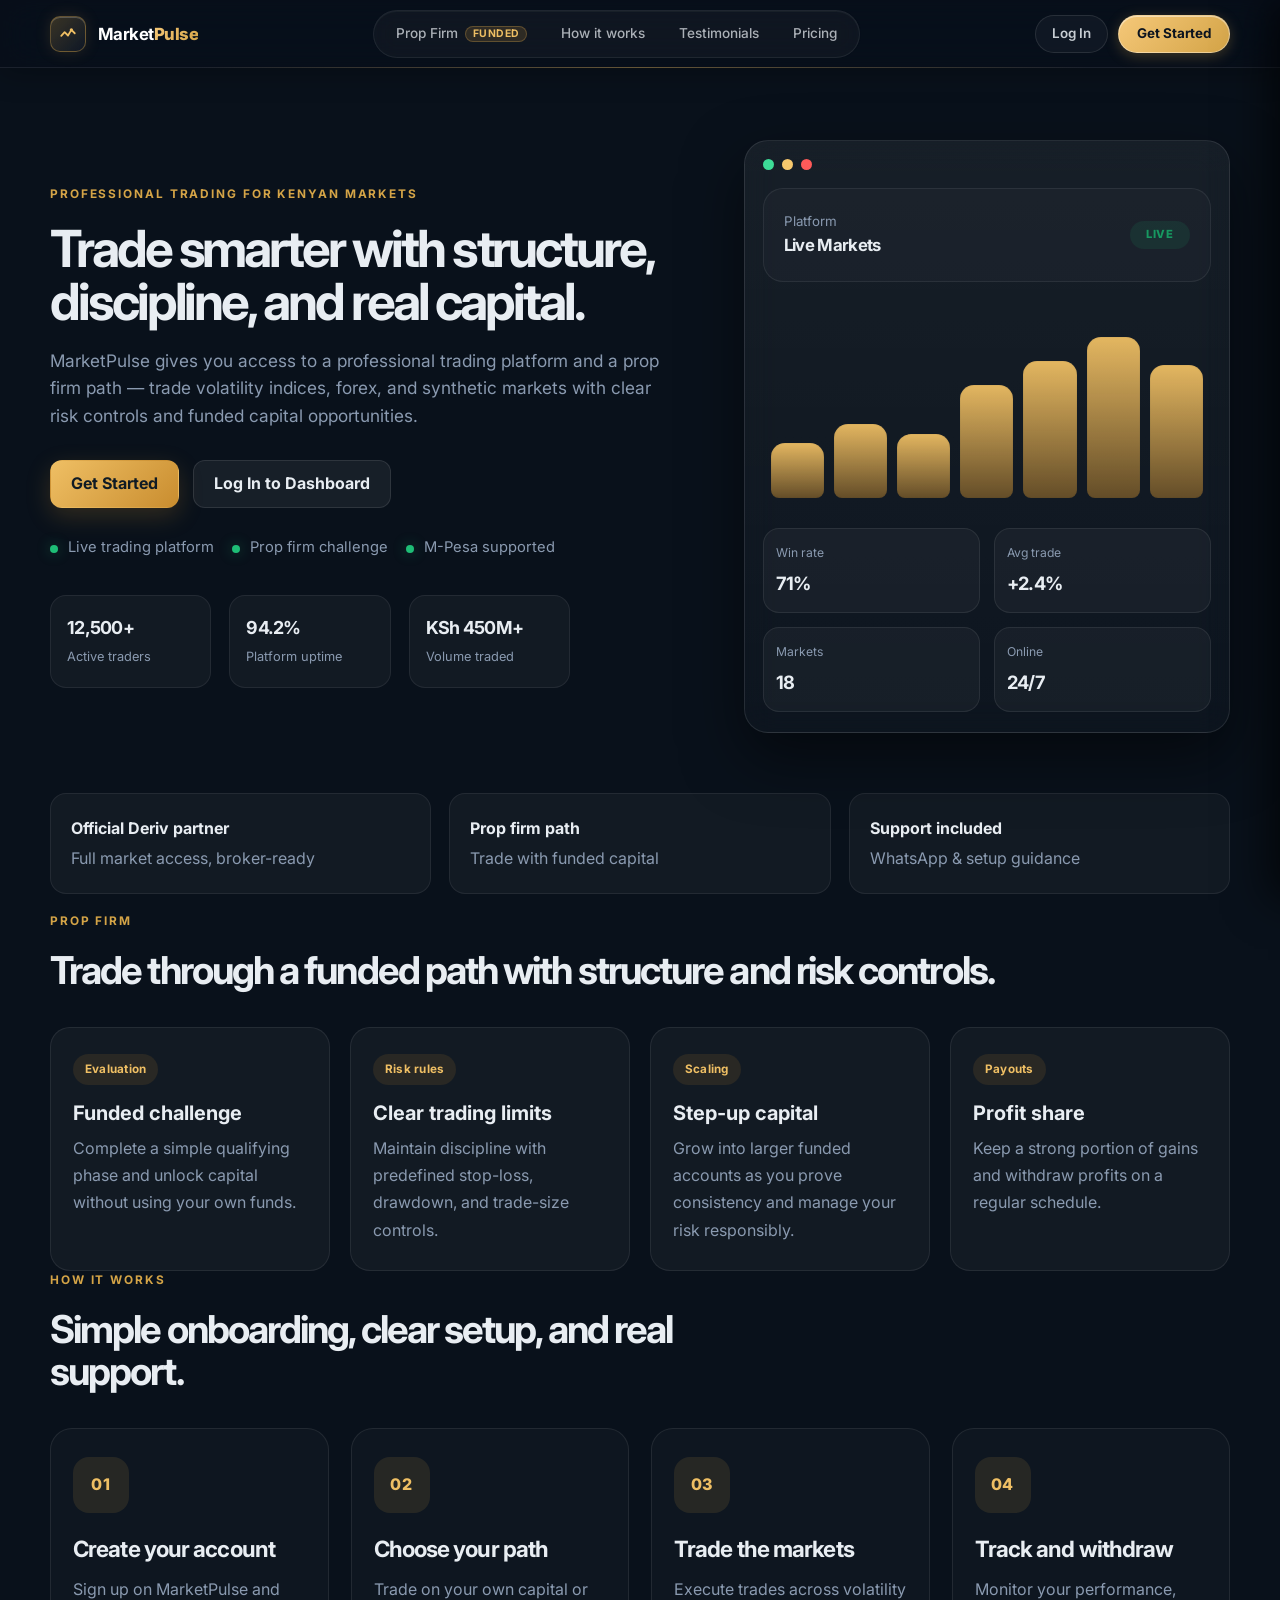
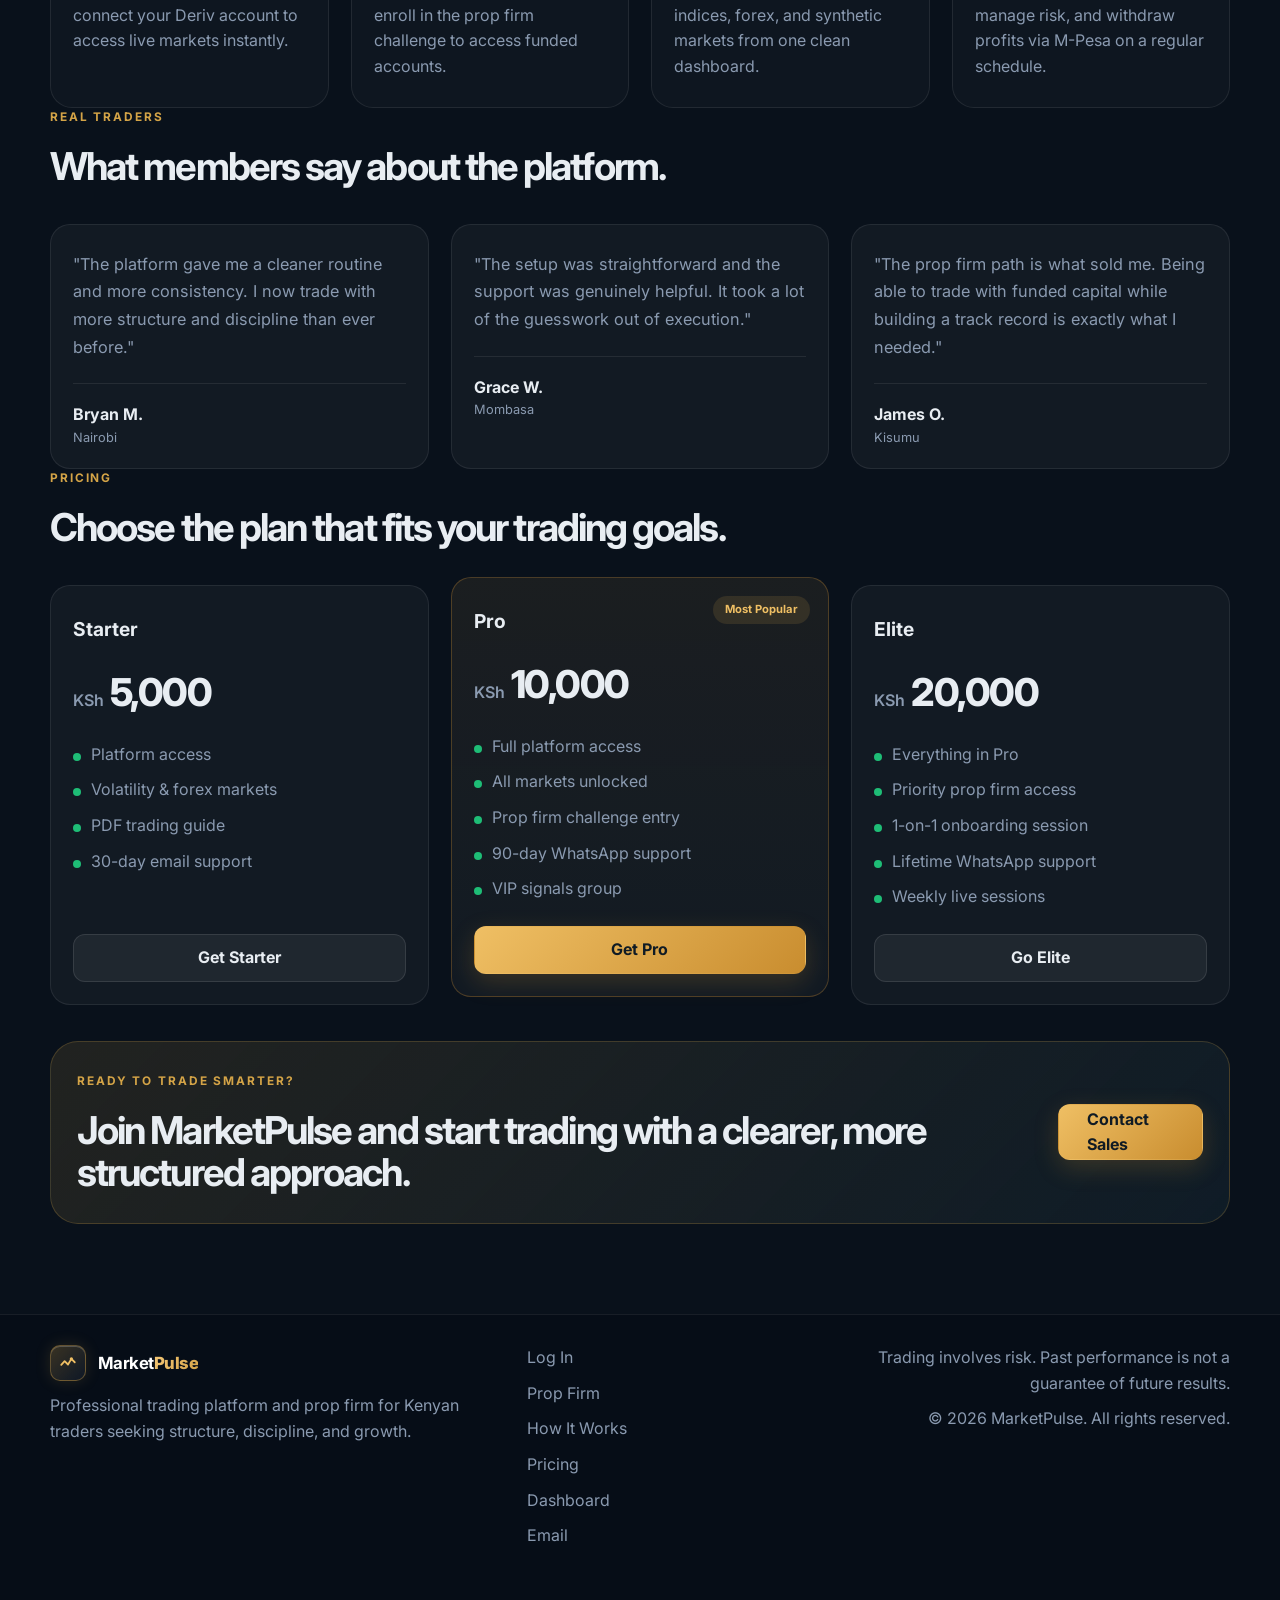
==== commit 420b86a6: "Add Paybill and withdrawal flows Co-authored-by: Copilot <223556219+Copilot@users.noreply.github.com" ====
--- a/index.html
+++ b/index.html
@@ -5,8 +5,8 @@
   <meta charset="UTF-8" />
   <meta name="viewport" content="width=device-width, initial-scale=1.0" />
   <meta name="description"
-    content="MarketPulse provides professional Deriv trading bots, guided setup, and structured strategies for Kenyan traders seeking a cleaner, more disciplined trading workflow." />
-  <title>MarketPulse | Deriv Trading Bots Kenya</title>
+    content="MarketPulse — a professional trading platform and prop firm for Kenyan traders. Trade structured markets with discipline, real capital, and clear risk controls." />
+  <title>MarketPulse | Professional Trading Platform</title>
   <link rel="preconnect" href="https://fonts.googleapis.com" />
   <link rel="preconnect" href="https://fonts.gstatic.com" crossorigin />
   <link href="https://fonts.googleapis.com/css2?family=Inter:wght@400;500;600;700;800;900&display=swap"
@@ -18,30 +18,30 @@
   <header class="site-header">
     <div class="container nav-wrap">
       <a href="#top" class="brand" aria-label="MarketPulse home">
-        <span class="brand-mark">MP</span>
-        <span class="brand-text">MarketPulse</span>
+        <span class="brand-mark">
+          <svg width="18" height="18" viewBox="0 0 24 24" fill="none">
+            <path d="M3 14.5L7.5 9.5L12 14L16.5 6.5L21 11" stroke="currentColor" stroke-width="2.4" stroke-linecap="round" stroke-linejoin="round"/>
+            <circle cx="16.5" cy="6.5" r="2.2" fill="currentColor"/>
+          </svg>
+        </span>
+        <span class="brand-text">Market<span class="brand-accent">Pulse</span></span>
       </a>
 
       <nav class="main-nav" aria-label="Main navigation">
-        <a href="#bots">Bots</a>
-        <a href="#propfirm">Prop Firm</a>
-        <a href="#process">How it works</a>
-        <a href="#results">Results</a>
-        <a href="#pricing">Pricing</a>
-        <a href="login.html">Log In</a>
+        <a href="#propfirm" class="nav-link">Prop Firm <span class="nav-badge">Funded</span></a>
+        <a href="#process" class="nav-link">How it works</a>
+        <a href="#results" class="nav-link">Testimonials</a>
+        <a href="#pricing" class="nav-link">Pricing</a>
       </nav>
 
       <div class="nav-cta">
-        <a href="login.html" class="btn btn-secondary nav-login-btn">Log In</a>
-        <a href="signup.html" class="btn btn-primary nav-signup-btn">Create account</a>
+        <a href="login.html" class="nav-btn nav-btn-ghost">Log In</a>
+        <a href="signup.html" class="nav-btn nav-btn-primary">Get Started</a>
       </div>
 
       <button class="mobile-site-toggle" id="siteNavToggle" aria-label="Open mobile menu">
-        <svg width="22" height="22" viewBox="0 0 20 20" fill="none">
-          <rect y="3" width="20" height="2" rx="1" fill="currentColor" />
-          <rect y="9" width="20" height="2" rx="1" fill="currentColor" />
-          <rect y="15" width="20" height="2" rx="1" fill="currentColor" />
-        </svg>
+        <span class="toggle-bar"></span>
+        <span class="toggle-bar"></span>
       </button>
     </div>
   </header>
@@ -51,22 +51,41 @@
   <div class="site-nav-drawer" id="siteNavDrawer">
     <div class="drawer-header">
       <a href="#top" class="brand">
-        <span class="brand-mark">MP</span>
-        <span class="brand-text">MarketPulse</span>
+        <span class="brand-mark">
+          <svg width="18" height="18" viewBox="0 0 24 24" fill="none">
+            <path d="M3 14.5L7.5 9.5L12 14L16.5 6.5L21 11" stroke="currentColor" stroke-width="2.4" stroke-linecap="round" stroke-linejoin="round"/>
+            <circle cx="16.5" cy="6.5" r="2.2" fill="currentColor"/>
+          </svg>
+        </span>
+        <span class="brand-text">Market<span class="brand-accent">Pulse</span></span>
       </a>
       <button class="drawer-close" id="siteNavClose" aria-label="Close menu">&times;</button>
     </div>
     <div class="drawer-actions">
-      <a href="login.html" class="btn btn-secondary full">Log In</a>
-      <a href="signup.html" class="btn btn-primary full">Create Account</a>
+      <a href="signup.html" class="btn btn-primary full">Get Started</a>
+      <a href="login.html" class="btn btn-secondary full">Log In to Dashboard</a>
     </div>
     <nav class="drawer-nav">
-      <a href="#bots" class="drawer-link">Bots</a>
-      <a href="#propfirm" class="drawer-link">Prop Firm</a>
-      <a href="#process" class="drawer-link">How It Works</a>
-      <a href="#results" class="drawer-link">Results</a>
-      <a href="#pricing" class="drawer-link">Pricing</a>
-      <a href="dashboard.html" class="drawer-link">Live Dashboard</a>
+      <a href="#propfirm" class="drawer-link">
+        <span>Prop Firm</span>
+        <span class="drawer-link-badge">Funded</span>
+      </a>
+      <a href="#process" class="drawer-link">
+        <span>How It Works</span>
+        <span class="drawer-arrow">→</span>
+      </a>
+      <a href="#results" class="drawer-link">
+        <span>Testimonials</span>
+        <span class="drawer-arrow">→</span>
+      </a>
+      <a href="#pricing" class="drawer-link">
+        <span>Pricing & Plans</span>
+        <span class="drawer-arrow">→</span>
+      </a>
+      <a href="dashboard.html" class="drawer-link drawer-link-accent">
+        <span>Live Dashboard</span>
+        <span class="drawer-arrow">→</span>
+      </a>
     </nav>
   </div>
 
@@ -74,42 +93,42 @@
     <section class="hero">
       <div class="container hero-grid">
         <div class="hero-copy">
-          <p class="eyebrow">Official Deriv bot solutions for Kenya</p>
-          <h1>Trade 24/7 with structured strategies built for consistency.</h1>
+          <p class="eyebrow">Professional trading for Kenyan markets</p>
+          <h1>Trade smarter with structure, discipline, and real capital.</h1>
           <p class="lead">
-            Access plug-and-play Deriv DBot setups designed for volatility indices,
-            forex, and synthetic markets. Built to help you automate execution,
-            reduce manual errors, and trade with more discipline.
+            MarketPulse gives you access to a professional trading platform and a
+            prop firm path — trade volatility indices, forex, and synthetic markets
+            with clear risk controls and funded capital opportunities.
           </p>
 
           <div class="hero-actions">
-            <a href="#bots" class="btn btn-primary">View Bot Packages</a>
+            <a href="signup.html" class="btn btn-primary">Get Started</a>
             <a href="login.html" class="btn btn-secondary">Log In to Dashboard</a>
           </div>
 
           <ul class="trust-list" aria-label="trust features">
-            <li>Setup support</li>
-            <li>M-Pesa checkout</li>
-            <li>Deriv DBot compatible</li>
+            <li>Live trading platform</li>
+            <li>Prop firm challenge</li>
+            <li>M-Pesa supported</li>
           </ul>
 
           <div class="stats-row" aria-label="performance metrics">
             <div>
               <strong>12,500+</strong>
-              <span>Active users</span>
+              <span>Active traders</span>
             </div>
             <div>
               <strong>94.2%</strong>
-              <span>Bot uptime</span>
+              <span>Platform uptime</span>
             </div>
             <div>
               <strong>KSh 450M+</strong>
-              <span>Generated</span>
-            </div>
-          </div>
-        </div>
-
-        <div class="hero-visual" aria-label="Trading bot dashboard preview">
+              <span>Volume traded</span>
+            </div>
+          </div>
+        </div>
+
+        <div class="hero-visual" aria-label="Trading platform preview">
           <div class="dashboard-card main-card">
             <div class="card-head">
               <span class="dot green"></span>
@@ -119,8 +138,8 @@
 
             <div class="panel header-panel">
               <div>
-                <small>Portfolio</small>
-                <strong>Bot Arsenal</strong>
+                <small>Platform</small>
+                <strong>Live Markets</strong>
               </div>
               <span class="badge live">LIVE</span>
             </div>
@@ -141,7 +160,7 @@
                 <strong>71%</strong>
               </div>
               <div class="mini-tile">
-                <span>Average trade</span>
+                <span>Avg trade</span>
                 <strong>+2.4%</strong>
               </div>
               <div class="mini-tile">
@@ -162,11 +181,11 @@
       <div class="container feature-strip-wrap">
         <div class="feature-item">
           <strong>Official Deriv partner</strong>
-          <span>DBot compatible & broker-ready</span>
+          <span>Full market access, broker-ready</span>
         </div>
         <div class="feature-item">
-          <strong>Fast onboarding</strong>
-          <span>Deploy in under 10 minutes</span>
+          <strong>Prop firm path</strong>
+          <span>Trade with funded capital</span>
         </div>
         <div class="feature-item">
           <strong>Support included</strong>
@@ -178,7 +197,7 @@
     <section id="propfirm" class="section section-alt">
       <div class="container">
         <div class="section-heading">
-          <p class="eyebrow accent">Prop firm style</p>
+          <p class="eyebrow accent">Prop firm</p>
           <h2>Trade through a funded path with structure and risk controls.</h2>
         </div>
 
@@ -207,93 +226,7 @@
       </div>
     </section>
 
-    <section id="bots" class="section">
-      <div class="container">
-        <div class="section-heading">
-          <p class="eyebrow accent">Choose your strategy</p>
-          <h2>Simple, tested bot packages for different trading styles.</h2>
-        </div>
-
-        <div class="bot-grid">
-          <article class="bot-card">
-            <div class="bot-top">
-              <span class="chip chip-gold">Digit</span>
-              <span class="bot-risk">Low risk</span>
-            </div>
-            <h3>Digit Precision</h3>
-            <p>Patterns built around digit outcomes and volatility data for cleaner execution.</p>
-            <ul>
-              <li>Even / Odd</li>
-              <li>Over / Under</li>
-              <li>Last digit focus</li>
-            </ul>
-            <div class="bot-meta">
-              <span>Markets</span>
-              <strong>Digits</strong>
-            </div>
-            <div class="bot-price-row">
-              <div>
-                <small>From</small>
-                <strong>KSh 1,499</strong>
-              </div>
-              <a href="#contact" class="text-link">Buy bot</a>
-            </div>
-          </article>
-
-          <article class="bot-card featured">
-            <div class="bot-top">
-              <span class="chip chip-silver">Signature</span>
-              <span class="bot-risk">Balanced</span>
-            </div>
-            <h3>Signature Grind</h3>
-            <p>Designed for active traders who want multi-market coverage and more adaptive setups.</p>
-            <ul>
-              <li>Volatility index logic</li>
-              <li>Trend fitting model</li>
-              <li>Session-aware filters</li>
-            </ul>
-            <div class="bot-meta">
-              <span>Markets</span>
-              <strong>Forex & Indices</strong>
-            </div>
-            <div class="bot-price-row">
-              <div>
-                <small>From</small>
-                <strong>KSh 2,299</strong>
-              </div>
-              <a href="#contact" class="text-link">Buy bot</a>
-            </div>
-          </article>
-
-          <article class="bot-card">
-            <div class="bot-top">
-              <span class="chip chip-dark">Elite</span>
-              <span class="bot-risk">Advanced</span>
-            </div>
-            <h3>Premium Bundle</h3>
-            <p>A broader package of proven setups for traders who want diversified coverage.</p>
-            <ul>
-              <li>3-bot bundle</li>
-              <li>Market access</li>
-              <li>Priority support</li>
-            </ul>
-            <div class="bot-meta">
-              <span>Markets</span>
-              <strong>All included</strong>
-            </div>
-            <div class="bot-price-row">
-              <div>
-                <small>From</small>
-                <strong>KSh 3,499</strong>
-              </div>
-              <a href="#contact" class="text-link">Buy bot</a>
-            </div>
-          </article>
-        </div>
-      </div>
-    </section>
-
-    <section id="process" class="section section-alt">
+    <section id="process" class="section">
       <div class="container">
         <div class="section-heading narrow">
           <p class="eyebrow accent">How it works</p>
@@ -303,39 +236,38 @@
         <div class="steps-grid">
           <div class="step-item">
             <span class="step-number">01</span>
-            <h3>Open a Deriv account</h3>
-            <p>Register on Deriv, fund your account, and verify access to the markets you want to trade.</p>
+            <h3>Create your account</h3>
+            <p>Sign up on MarketPulse and connect your Deriv account to access live markets instantly.</p>
           </div>
           <div class="step-item">
             <span class="step-number">02</span>
-            <h3>Choose a bot</h3>
-            <p>Select the strategy that matches your market preference and risk level.</p>
+            <h3>Choose your path</h3>
+            <p>Trade on your own capital or enroll in the prop firm challenge to access funded accounts.</p>
           </div>
           <div class="step-item">
             <span class="step-number">03</span>
-            <h3>Import and configure</h3>
-            <p>Receive your XML file, import it into Deriv Bot, and adjust your stake and parameters.</p>
+            <h3>Trade the markets</h3>
+            <p>Execute trades across volatility indices, forex, and synthetic markets from one clean dashboard.</p>
           </div>
           <div class="step-item">
             <span class="step-number">04</span>
-            <h3>Run and monitor</h3>
-            <p>Let the strategy run automatically while you track activity, withdrawals, and performance.</p>
-          </div>
-        </div>
-      </div>
-    </section>
-
-    <section id="results" class="section">
+            <h3>Track and withdraw</h3>
+            <p>Monitor your performance, manage risk, and withdraw profits via M-Pesa on a regular schedule.</p>
+          </div>
+        </div>
+      </div>
+    </section>
+
+    <section id="results" class="section section-alt">
       <div class="container">
         <div class="section-heading">
           <p class="eyebrow accent">Real traders</p>
-          <h2>What members say after using the bots.</h2>
+          <h2>What members say about the platform.</h2>
         </div>
 
         <div class="testimonial-grid">
           <blockquote class="quote-card">
-            <p>“I was skeptical at first, but the bot gave me a cleaner routine and more consistency. I now run it
-              alongside my manual trades.”</p>
+            <p>"The platform gave me a cleaner routine and more consistency. I now trade with more structure and discipline than ever before."</p>
             <footer>
               <strong>Bryan M.</strong>
               <span>Nairobi</span>
@@ -343,8 +275,7 @@
           </blockquote>
 
           <blockquote class="quote-card">
-            <p>“The setup was straightforward, and the support was helpful. It took a lot of the guesswork out of
-              execution.”</p>
+            <p>"The setup was straightforward and the support was genuinely helpful. It took a lot of the guesswork out of execution."</p>
             <footer>
               <strong>Grace W.</strong>
               <span>Mombasa</span>
@@ -352,8 +283,7 @@
           </blockquote>
 
           <blockquote class="quote-card">
-            <p>“The bot structure feels professional and the process is easy to understand. That matters a lot when
-              you’re learning.”</p>
+            <p>"The prop firm path is what sold me. Being able to trade with funded capital while building a track record is exactly what I needed."</p>
             <footer>
               <strong>James O.</strong>
               <span>Kisumu</span>
@@ -363,11 +293,11 @@
       </div>
     </section>
 
-    <section id="pricing" class="section section-alt">
+    <section id="pricing" class="section">
       <div class="container">
         <div class="section-heading">
           <p class="eyebrow accent">Pricing</p>
-          <h2>Choose the package that fits your trading plan.</h2>
+          <h2>Choose the plan that fits your trading goals.</h2>
         </div>
 
         <div class="pricing-grid">
@@ -378,12 +308,12 @@
               <span class="price">5,000</span>
             </div>
             <ul>
-              <li>KP Striker Bot</li>
-              <li>Volatility Index access</li>
-              <li>PDF setup guide</li>
+              <li>Platform access</li>
+              <li>Volatility & forex markets</li>
+              <li>PDF trading guide</li>
               <li>30-day email support</li>
             </ul>
-            <a href="#contact" class="btn btn-secondary full">Buy Starter</a>
+            <a href="#contact" class="btn btn-secondary full">Get Starter</a>
           </div>
 
           <div class="price-card featured-plan">
@@ -394,13 +324,13 @@
               <span class="price">10,000</span>
             </div>
             <ul>
-              <li>Striker + Predator bots</li>
-              <li>Forex + synthetic markets</li>
-              <li>Guide + video walkthrough</li>
+              <li>Full platform access</li>
+              <li>All markets unlocked</li>
+              <li>Prop firm challenge entry</li>
               <li>90-day WhatsApp support</li>
               <li>VIP signals group</li>
             </ul>
-            <a href="#contact" class="btn btn-primary full">Buy Pro</a>
+            <a href="#contact" class="btn btn-primary full">Get Pro</a>
           </div>
 
           <div class="price-card">
@@ -410,9 +340,9 @@
               <span class="price">20,000</span>
             </div>
             <ul>
-              <li>All 12 bots included</li>
-              <li>All markets unlocked</li>
-              <li>1-on-1 setup call</li>
+              <li>Everything in Pro</li>
+              <li>Priority prop firm access</li>
+              <li>1-on-1 onboarding session</li>
               <li>Lifetime WhatsApp support</li>
               <li>Weekly live sessions</li>
             </ul>
@@ -426,7 +356,7 @@
       <div class="container cta-inner">
         <div>
           <p class="eyebrow accent">Ready to trade smarter?</p>
-          <h2>Get your bot package and start trading with a clearer system.</h2>
+          <h2>Join MarketPulse and start trading with a clearer, more structured approach.</h2>
         </div>
         <a href="mailto:hello@marketpulse.co.ke" class="btn btn-primary large">Contact Sales</a>
       </div>
@@ -437,16 +367,21 @@
     <div class="container footer-content">
       <div>
         <a href="#top" class="brand footer-brand">
-          <span class="brand-mark">MP</span>
-          <span class="brand-text">MarketPulse</span>
+          <span class="brand-mark">
+            <svg width="18" height="18" viewBox="0 0 24 24" fill="none">
+              <path d="M3 14.5L7.5 9.5L12 14L16.5 6.5L21 11" stroke="currentColor" stroke-width="2.4" stroke-linecap="round" stroke-linejoin="round"/>
+              <circle cx="16.5" cy="6.5" r="2.2" fill="currentColor"/>
+            </svg>
+          </span>
+          <span class="brand-text">Market<span class="brand-accent">Pulse</span></span>
         </a>
-        <p>Deriv trading solutions for Kenyan traders seeking automation, structure, and support.</p>
+        <p>Professional trading platform and prop firm for Kenyan traders seeking structure, discipline, and growth.</p>
       </div>
 
       <div class="footer-links">
         <a href="login.html">Log In</a>
-        <a href="#bots">Bots</a>
-        <a href="#process">Process</a>
+        <a href="#propfirm">Prop Firm</a>
+        <a href="#process">How It Works</a>
         <a href="#pricing">Pricing</a>
         <a href="dashboard.html">Dashboard</a>
         <a href="mailto:hello@marketpulse.co.ke">Email</a>
--- a/styles.css
+++ b/styles.css
@@ -1,20 +1,32 @@
 :root {
-  --bg: #07131d;
-  --bg-soft: #0d1d2a;
-  --panel: rgba(14, 24, 35, 0.8);
-  --panel-strong: #122535;
-  --surface: #f3f5f7;
-  --surface-strong: #ffffff;
-  --text: #0f1720;
-  --text-soft: #4b5d6b;
-  --muted: #94a3b8;
-  --line: rgba(148, 163, 184, 0.2);
-  --gold: #d4a447;
-  --gold-soft: #f0c96d;
-  --gold-deep: #a8741e;
-  --green: #28c98d;
-  --red: #ff5a59;
-  --shadow: 0 24px 60px rgba(2, 8, 18, 0.2);
+  --bg: #09111b;
+  --bg-soft: #0d1825;
+  --panel: #111c2b;
+  --panel-strong: #162132;
+  --surface: #141f2e;
+  --surface-strong: #1a2535;
+  --text: #e8edf2;
+  --text-soft: #8a9ab0;
+  --muted: #60748a;
+  --line: rgba(255, 255, 255, 0.07);
+  --gold: #c98d2f;
+  --gold-soft: #efbf64;
+  --gold-deep: #d4a447;
+  --green: #1ebd76;
+  --red: #ef5b5b;
+  --blue: #4a8ef1;
+  --dashboard-accent: #c98d2f;
+  --dashboard-accent-soft: #efbf64;
+  --dashboard-accent-deep: #d4a447;
+  --dashboard-accent-bg: rgba(201, 141, 47, 0.1);
+  --shadow: 0 18px 48px rgba(0, 0, 0, 0.45);
+}
+
+.dashboard-shell.real-mode {
+  --dashboard-accent: #0f766e;
+  --dashboard-accent-soft: #7dd3c7;
+  --dashboard-accent-deep: #115e59;
+  --dashboard-accent-bg: rgba(15, 118, 110, 0.09);
 }
 
 * {
@@ -28,8 +40,8 @@
 body {
   margin: 0;
   font-family: "Inter", sans-serif;
-  background: linear-gradient(180deg, #07131d 0%, #0c1824 100%);
-  color: #e8edf2;
+  background: var(--bg);
+  color: var(--text);
   line-height: 1.6;
 }
 
@@ -37,9 +49,9 @@
 body.dashboard-body {
   min-height: 100vh;
   background:
-    radial-gradient(circle at top left, rgba(212, 164, 71, 0.12), transparent 32%),
-    radial-gradient(circle at bottom right, rgba(43, 130, 211, 0.12), transparent 30%),
-    #081722;
+    radial-gradient(circle at top left, rgba(239, 191, 100, 0.08), transparent 30%),
+    radial-gradient(circle at bottom right, rgba(74, 142, 241, 0.05), transparent 32%),
+    #09111b;
 }
 
 a {
@@ -57,79 +69,231 @@
   margin: 0 auto;
 }
 
+/* ============ SITE HEADER & LUXURY NAV BAR ============ */
 .site-header {
   position: sticky;
   top: 0;
-  z-index: 20;
-  backdrop-filter: blur(12px);
-  background: rgba(7, 19, 29, 0.72);
-  border-bottom: 1px solid rgba(255, 255, 255, 0.06);
+  z-index: 90;
+  height: 68px;
+  background: rgba(8, 15, 25, 0.78);
+  backdrop-filter: blur(20px) saturate(180%);
+  -webkit-backdrop-filter: blur(20px) saturate(180%);
+  border-bottom: 1px solid rgba(255, 255, 255, 0.08);
+  box-shadow: 0 4px 30px rgba(0, 0, 0, 0.28);
+  transition: background 0.3s ease, border-color 0.3s ease;
+}
+
+.site-header::after {
+  content: "";
+  position: absolute;
+  bottom: -1px;
+  left: 0;
+  right: 0;
+  height: 1px;
+  background: linear-gradient(
+    90deg,
+    transparent 0%,
+    rgba(212, 164, 71, 0) 15%,
+    rgba(212, 164, 71, 0.4) 50%,
+    rgba(212, 164, 71, 0) 85%,
+    transparent 100%
+  );
+  pointer-events: none;
 }
 
 .nav-wrap {
   display: flex;
   align-items: center;
   justify-content: space-between;
-  min-height: 80px;
+  height: 68px;
   gap: 24px;
 }
 
+/* Brand Logo */
 .brand {
   display: inline-flex;
   align-items: center;
-  gap: 10px;
-  font-weight: 800;
-  letter-spacing: -0.04em;
+  gap: 12px;
+  font-weight: 700;
+  letter-spacing: -0.03em;
+  color: #ffffff;
+  text-decoration: none;
+  transition: transform 0.2s ease, opacity 0.2s ease;
+}
+
+.brand:hover {
+  opacity: 0.95;
+  transform: translateY(-0.5px);
 }
 
 .brand-mark {
   display: inline-flex;
   align-items: center;
   justify-content: center;
-  width: 38px;
-  height: 38px;
-  border-radius: 12px;
-  background: linear-gradient(135deg, var(--gold-soft), var(--gold));
-  color: #101b24;
-  box-shadow: inset 0 0 0 1px rgba(17, 25, 33, 0.18);
+  width: 36px;
+  height: 36px;
+  border-radius: 10px;
+  background: linear-gradient(135deg, rgba(212, 164, 71, 0.25) 0%, rgba(15, 25, 40, 0.9) 100%);
+  border: 1px solid rgba(212, 164, 71, 0.38);
+  color: var(--gold-soft);
+  box-shadow: 0 0 16px rgba(212, 164, 71, 0.16), inset 0 1px 0 rgba(255, 255, 255, 0.2);
+  transition: all 0.25s ease;
+}
+
+.brand:hover .brand-mark {
+  border-color: rgba(212, 164, 71, 0.6);
+  box-shadow: 0 0 20px rgba(212, 164, 71, 0.3);
+  transform: scale(1.02);
 }
 
 .brand-text {
   font-size: 1.05rem;
-}
-
+  font-weight: 700;
+  letter-spacing: -0.03em;
+  color: #ffffff;
+}
+
+.brand-accent {
+  background: linear-gradient(135deg, #f5c879 0%, #d4a447 100%);
+  -webkit-background-clip: text;
+  -webkit-text-fill-color: transparent;
+  font-weight: 800;
+}
+
+/* Floating Pill Center Navigation */
 .main-nav {
   display: flex;
   align-items: center;
-  gap: 24px;
-  color: rgba(232, 237, 242, 0.84);
-  font-size: 0.95rem;
-}
-
-.main-nav a {
+  gap: 2px;
+  padding: 4px 6px;
+  background: rgba(255, 255, 255, 0.035);
+  border: 1px solid rgba(255, 255, 255, 0.07);
+  border-radius: 999px;
+  backdrop-filter: blur(12px);
+  -webkit-backdrop-filter: blur(12px);
+  box-shadow: inset 0 1px 0 rgba(255, 255, 255, 0.04);
+}
+
+.nav-link {
+  display: inline-flex;
+  align-items: center;
+  gap: 7px;
+  padding: 8px 16px;
+  border-radius: 999px;
+  font-size: 0.85rem;
+  font-weight: 500;
+  color: rgba(232, 237, 242, 0.72);
+  text-decoration: none;
+  transition: all 0.2s cubic-bezier(0.16, 1, 0.3, 1);
   position: relative;
 }
 
-.main-nav a::after {
-  content: "";
-  position: absolute;
-  left: 0;
-  bottom: -7px;
-  width: 0;
+.nav-link:hover,
+.nav-link:focus-visible {
+  color: #ffffff;
+  background: rgba(255, 255, 255, 0.07);
+  box-shadow: 0 2px 8px rgba(0, 0, 0, 0.12);
+}
+
+.nav-badge {
+  display: inline-flex;
+  align-items: center;
+  padding: 2px 7px;
+  border-radius: 999px;
+  background: rgba(212, 164, 71, 0.16);
+  border: 1px solid rgba(212, 164, 71, 0.3);
+  color: var(--gold-soft);
+  font-size: 0.65rem;
+  font-weight: 700;
+  letter-spacing: 0.04em;
+  text-transform: uppercase;
+  line-height: 1;
+}
+
+/* Header CTAs */
+.nav-cta {
+  display: flex;
+  align-items: center;
+  gap: 10px;
+}
+
+.nav-btn {
+  display: inline-flex;
+  align-items: center;
+  justify-content: center;
+  height: 38px;
+  border-radius: 999px;
+  font-size: 0.84rem;
+  font-weight: 600;
+  text-decoration: none;
+  transition: all 0.2s cubic-bezier(0.16, 1, 0.3, 1);
+  cursor: pointer;
+  white-space: nowrap;
+}
+
+.nav-btn-ghost {
+  padding: 0 16px;
+  color: rgba(232, 237, 242, 0.85);
+  background: rgba(255, 255, 255, 0.04);
+  border: 1px solid rgba(255, 255, 255, 0.1);
+}
+
+.nav-btn-ghost:hover {
+  color: #ffffff;
+  background: rgba(255, 255, 255, 0.09);
+  border-color: rgba(255, 255, 255, 0.22);
+  transform: translateY(-0.5px);
+}
+
+.nav-btn-primary {
+  padding: 0 18px;
+  color: #0c141f;
+  font-weight: 700;
+  background: linear-gradient(135deg, #f5c879 0%, #d4a447 100%);
+  border: 1px solid rgba(255, 255, 255, 0.35);
+  box-shadow: 0 3px 14px rgba(212, 164, 71, 0.28), inset 0 1px 0 rgba(255, 255, 255, 0.45);
+}
+
+.nav-btn-primary:hover {
+  transform: translateY(-1px);
+  box-shadow: 0 5px 20px rgba(212, 164, 71, 0.45);
+  filter: brightness(1.05);
+}
+
+/* Minimalist Hamburger Button */
+.mobile-site-toggle {
+  display: none;
+  flex-direction: column;
+  justify-content: center;
+  align-items: center;
+  gap: 5px;
+  width: 40px;
+  height: 40px;
+  border-radius: 10px;
+  border: 1px solid rgba(255, 255, 255, 0.1);
+  background: rgba(255, 255, 255, 0.04);
+  color: #ffffff;
+  cursor: pointer;
+  padding: 0;
+  transition: all 0.2s ease;
+}
+
+.mobile-site-toggle:hover {
+  background: rgba(255, 255, 255, 0.09);
+  border-color: rgba(212, 164, 71, 0.4);
+}
+
+.toggle-bar {
+  display: block;
+  width: 18px;
   height: 2px;
+  border-radius: 999px;
+  background: #e8edf2;
+  transition: all 0.2s ease;
+}
+
+.mobile-site-toggle:hover .toggle-bar {
   background: var(--gold-soft);
-  transition: width 0.2s ease;
-}
-
-.main-nav a:hover::after,
-.main-nav a:focus-visible::after {
-  width: 100%;
-}
-
-.nav-cta {
-  display: flex;
-  align-items: center;
-  gap: 12px;
 }
 
 .btn {
@@ -138,10 +302,10 @@
   align-items: center;
   min-height: 48px;
   padding: 0 20px;
-  border-radius: 14px;
+  border-radius: 12px;
   border: 1px solid transparent;
   font-weight: 700;
-  transition: transform 0.2s ease, box-shadow 0.2s ease;
+  transition: transform 0.2s ease, box-shadow 0.2s ease, border-color 0.2s ease;
 }
 
 .btn:hover,
@@ -152,13 +316,14 @@
 .btn-primary {
   background: linear-gradient(135deg, var(--gold-soft), var(--gold));
   color: #101b24;
-  box-shadow: 0 14px 28px rgba(212, 164, 71, 0.22);
+  box-shadow: 0 8px 24px rgba(201, 141, 47, 0.22);
 }
 
 .btn-secondary {
-  background: rgba(255, 255, 255, 0.04);
-  color: #e3ebf4;
-  border-color: rgba(255, 255, 255, 0.08);
+  background: rgba(255, 255, 255, 0.06);
+  color: var(--text);
+  border-color: rgba(255, 255, 255, 0.1);
+  box-shadow: none;
 }
 
 .large {
@@ -179,7 +344,7 @@
 
 .eyebrow {
   margin: 0 0 18px;
-  color: var(--gold-soft);
+  color: var(--gold-deep);
   text-transform: uppercase;
   letter-spacing: 0.16em;
   font-size: 0.74rem;
@@ -196,12 +361,13 @@
   line-height: 1.02;
   letter-spacing: -0.06em;
   max-width: 620px;
+  color: var(--text);
 }
 
 .lead {
   margin: 20px 0 0;
   max-width: 610px;
-  color: rgba(232, 237, 242, 0.8);
+  color: var(--text-soft);
   font-size: 1.08rem;
 }
 
@@ -220,7 +386,7 @@
   gap: 18px;
   margin: 28px 0 0;
   padding: 0;
-  color: rgba(232, 237, 242, 0.72);
+  color: var(--text-soft);
   font-size: 0.92rem;
 }
 
@@ -238,7 +404,7 @@
   height: 8px;
   border-radius: 50%;
   background: var(--green);
-  box-shadow: 0 0 16px rgba(40, 201, 141, 0.7);
+  box-shadow: 0 0 14px rgba(30, 189, 118, 0.42);
 }
 
 .stats-row {
@@ -251,19 +417,20 @@
 
 .stats-row div {
   padding: 18px 16px;
-  border: 1px solid rgba(255, 255, 255, 0.08);
-  border-radius: 18px;
-  background: rgba(255, 255, 255, 0.02);
+  border: 1px solid rgba(255, 255, 255, 0.07);
+  border-radius: 16px;
+  background: rgba(255, 255, 255, 0.04);
 }
 
 .stats-row strong {
   display: block;
   font-size: 1.12rem;
   letter-spacing: -0.04em;
+  color: var(--text);
 }
 
 .stats-row span {
-  color: rgba(232, 237, 242, 0.7);
+  color: var(--text-soft);
   font-size: 0.8rem;
 }
 
@@ -276,10 +443,11 @@
   position: relative;
   width: min(100%, 510px);
   padding: 18px 18px 20px;
-  border-radius: 28px;
-  background: linear-gradient(180deg, rgba(18, 37, 53, 0.97), rgba(12, 24, 36, 0.96));
-  border: 1px solid rgba(255, 255, 255, 0.08);
-  box-shadow: var(--shadow);
+  border-radius: 24px;
+  background: linear-gradient(180deg, rgba(255,255,255,0.06) 0%, rgba(255,255,255,0.02) 100%);
+  border: 1px solid rgba(255, 255, 255, 0.1);
+  box-shadow: 0 24px 60px rgba(0, 0, 0, 0.5);
+  backdrop-filter: blur(16px);
 }
 
 .card-head {
@@ -306,18 +474,19 @@
   gap: 10px;
   padding: 14px 16px;
   border-radius: 16px;
-  background: rgba(255, 255, 255, 0.02);
-  border: 1px solid rgba(255, 255, 255, 0.06);
+  background: rgba(255, 255, 255, 0.04);
+  border: 1px solid rgba(255, 255, 255, 0.08);
 }
 
 .panel small {
   display: block;
-  color: var(--muted);
+  color: var(--text-soft);
 }
 
 .panel strong {
   font-size: 1.05rem;
   letter-spacing: -0.04em;
+  color: var(--text);
 }
 
 .badge {
@@ -333,8 +502,8 @@
 }
 
 .badge.live {
-  background: rgba(40, 201, 141, 0.15);
-  color: #7ff2c1;
+  background: rgba(30, 189, 118, 0.1);
+  color: #179961;
 }
 
 .chart-bars {
@@ -349,8 +518,8 @@
 .chart-bars span {
   display: block;
   border-radius: 14px 14px 8px 8px;
-  background: linear-gradient(180deg, rgba(212, 164, 71, 0.9), rgba(212, 164, 71, 0.4));
-  box-shadow: inset 0 0 0 1px rgba(255, 255, 255, 0.12);
+  background: linear-gradient(180deg, rgba(239, 191, 100, 0.95), rgba(201, 141, 47, 0.45));
+  box-shadow: inset 0 0 0 1px rgba(16, 24, 40, 0.04);
 }
 
 .mini-grid {
@@ -363,13 +532,13 @@
 .mini-tile {
   padding: 14px 12px;
   border-radius: 16px;
-  background: rgba(255, 255, 255, 0.03);
-  border: 1px solid rgba(255, 255, 255, 0.06);
+  background: rgba(255, 255, 255, 0.04);
+  border: 1px solid rgba(255, 255, 255, 0.08);
 }
 
 .mini-tile span {
   display: block;
-  color: var(--muted);
+  color: var(--text-soft);
   font-size: 0.76rem;
 }
 
@@ -378,6 +547,7 @@
   margin-top: 6px;
   font-size: 1.15rem;
   letter-spacing: -0.04em;
+  color: var(--text);
 }
 
 .feature-strip {
@@ -395,17 +565,18 @@
   flex-direction: column;
   gap: 4px;
   padding: 22px 20px;
-  border-radius: 18px;
-  background: rgba(255, 255, 255, 0.02);
-  border: 1px solid rgba(255, 255, 255, 0.06);
+  border-radius: 16px;
+  background: rgba(255, 255, 255, 0.04);
+  border: 1px solid rgba(255, 255, 255, 0.07);
 }
 
 .feature-item strong {
   font-size: 1rem;
+  color: var(--text);
 }
 
 .feature-item span {
-  color: rgba(232, 237, 242, 0.7);
+  color: var(--text-soft);
 }
 
   .prop-firm-grid {
@@ -416,10 +587,9 @@
 
   .prop-card {
     padding: 26px 22px;
-    border-radius: 22px;
-    background: rgba(255, 255, 255, 0.03);
+    border-radius: 20px;
+    background: rgba(255, 255, 255, 0.04);
     border: 1px solid rgba(255, 255, 255, 0.08);
-    box-shadow: 0 18px 40px rgba(0, 0, 0, 0.12);
   }
 
   .prop-card-tag {
@@ -428,7 +598,7 @@
     justify-content: center;
     padding: 6px 12px;
     border-radius: 999px;
-    background: rgba(212, 164, 71, 0.12);
+    background: rgba(201, 141, 47, 0.12);
     color: var(--gold-soft);
     font-size: 0.73rem;
     font-weight: 700;
@@ -440,11 +610,12 @@
     margin: 0 0 10px;
     font-size: 1.25rem;
     line-height: 1.2;
+    color: var(--text);
   }
 
   .prop-card p {
     margin: 0;
-    color: rgba(232, 237, 242, 0.72);
+    color: var(--text-soft);
     line-height: 1.7;
   }
 
@@ -471,15 +642,14 @@
 
 .bot-card {
   padding: 28px 24px 22px;
-  border-radius: 24px;
-  background: rgba(255, 255, 255, 0.02);
+  border-radius: 20px;
+  background: rgba(255, 255, 255, 0.04);
   border: 1px solid rgba(255, 255, 255, 0.08);
-  box-shadow: 0 16px 32px rgba(5, 15, 22, 0.12);
 }
 
 .bot-card.featured {
-  background: linear-gradient(180deg, rgba(212, 164, 71, 0.09), rgba(11, 18, 25, 0.02));
-  border-color: rgba(212, 164, 71, 0.4);
+  background: linear-gradient(180deg, rgba(239, 191, 100, 0.08), rgba(255, 255, 255, 0.04));
+  border-color: rgba(201, 141, 47, 0.3);
 }
 
 .bot-top {
@@ -523,19 +693,20 @@
 
 .bot-card h3 {
   margin: 0;
-  font-size: 1.65rem;
+  font-size: 1.55rem;
   letter-spacing: -0.04em;
+  color: var(--text);
 }
 
 .bot-card p {
-  color: rgba(232, 237, 242, 0.72);
+  color: var(--text-soft);
   margin: 14px 0 18px;
 }
 
 .bot-card ul {
   margin: 0 0 20px;
   padding-left: 18px;
-  color: rgba(232, 237, 242, 0.82);
+  color: var(--text-soft);
 }
 
 .bot-card li + li {
@@ -549,11 +720,11 @@
   gap: 12px;
   padding-top: 12px;
   border-top: 1px solid rgba(255, 255, 255, 0.08);
-  color: rgba(232, 237, 242, 0.7);
+  color: var(--text-soft);
 }
 
 .bot-meta strong {
-  color: #fff;
+  color: var(--text);
 }
 
 .bot-price-row {
@@ -614,7 +785,7 @@
 
 .step-item p {
   margin: 0;
-  color: rgba(232, 237, 242, 0.72);
+  color: var(--text-soft);
 }
 
 .testimonial-grid {
@@ -626,15 +797,16 @@
 .quote-card {
   margin: 0;
   padding: 26px 22px 20px;
-  border-radius: 22px;
-  background: rgba(255, 255, 255, 0.02);
+  border-radius: 20px;
+  background: rgba(255, 255, 255, 0.04);
   border: 1px solid rgba(255, 255, 255, 0.08);
 }
 
 .quote-card p {
   margin: 0;
-  color: rgba(232, 237, 242, 0.84);
+  color: var(--text-soft);
   font-size: 1.02rem;
+  line-height: 1.7;
 }
 
 .quote-card footer {
@@ -648,8 +820,12 @@
   display: block;
 }
 
+.quote-card strong {
+  color: var(--text);
+}
+
 .quote-card span {
-  color: var(--muted);
+  color: var(--text-soft);
   font-size: 0.8rem;
 }
 
@@ -664,14 +840,14 @@
   display: flex;
   flex-direction: column;
   padding: 28px 22px 22px;
-  border-radius: 22px;
-  background: rgba(255, 255, 255, 0.02);
+  border-radius: 20px;
+  background: rgba(255, 255, 255, 0.04);
   border: 1px solid rgba(255, 255, 255, 0.08);
 }
 
 .featured-plan {
-  background: linear-gradient(180deg, rgba(212, 164, 71, 0.09), rgba(255, 255, 255, 0.02));
-  border-color: rgba(212, 164, 71, 0.32);
+  background: linear-gradient(180deg, rgba(239, 191, 100, 0.08), rgba(255, 255, 255, 0.04));
+  border-color: rgba(201, 141, 47, 0.3);
   transform: translateY(-8px);
 }
 
@@ -695,6 +871,7 @@
   margin: 0 0 18px;
   font-weight: 700;
   font-size: 1.2rem;
+  color: var(--text);
 }
 
 .price-row {
@@ -705,7 +882,7 @@
 }
 
 .currency {
-  color: var(--muted);
+  color: var(--text-soft);
   font-weight: 600;
 }
 
@@ -713,13 +890,14 @@
   font-size: clamp(2.2rem, 3vw, 3.2rem);
   font-weight: 800;
   letter-spacing: -0.04em;
+  color: var(--text);
 }
 
 .price-card ul {
   list-style: none;
   margin: 0 0 24px;
   padding: 0;
-  color: rgba(232, 237, 242, 0.76);
+  color: var(--text-soft);
 }
 
 .price-card li {
@@ -770,9 +948,9 @@
 }
 
 .site-footer {
-  border-top: 1px solid rgba(255, 255, 255, 0.08);
+  border-top: 1px solid rgba(255, 255, 255, 0.07);
   padding: 30px 0 60px;
-  background: rgba(7, 19, 29, 0.5);
+  background: rgba(5, 12, 22, 0.7);
 }
 
 .footer-content {
@@ -788,14 +966,14 @@
 
 .site-footer p {
   margin: 0;
-  color: rgba(232, 237, 242, 0.7);
+  color: var(--text-soft);
 }
 
 .footer-links {
   display: flex;
   flex-direction: column;
   gap: 10px;
-  color: rgba(232, 237, 242, 0.8);
+  color: var(--text-soft);
 }
 
 .footer-note {
@@ -817,9 +995,9 @@
 }
 
 .auth-panel {
-  background: rgba(16, 27, 38, 0.8);
+  background: rgba(255, 255, 255, 0.04);
   border: 1px solid rgba(255, 255, 255, 0.08);
-  border-radius: 28px;
+  border-radius: 24px;
   box-shadow: var(--shadow);
 }
 
@@ -829,7 +1007,7 @@
   display: flex;
   flex-direction: column;
   justify-content: center;
-  background: linear-gradient(180deg, rgba(212, 164, 71, 0.08), rgba(11, 18, 25, 0.9));
+  background: linear-gradient(180deg, rgba(239, 191, 100, 0.08), rgba(255, 255, 255, 0.02));
   overflow: hidden;
 }
 
@@ -1099,11 +1277,12 @@
   display: grid;
   grid-template-columns: 260px 1fr;
   min-height: 100vh;
+  background: var(--bg);
 }
 
 .sidebar {
-  background: rgba(9, 18, 27, 0.96);
-  border-right: 1px solid rgba(255, 255, 255, 0.08);
+  background: rgba(10, 18, 30, 0.95);
+  border-right: 1px solid rgba(255, 255, 255, 0.07);
   padding: 26px 20px;
 }
 
@@ -2084,21 +2263,22 @@
   gap: 7px;
   padding: 7px 14px;
   border-radius: 10px;
-  border: 1px solid rgba(255, 255, 255, 0.08);
-  background: rgba(255, 255, 255, 0.04);
+  border: 1px solid var(--line);
+  background: rgba(255, 255, 255, 0.66);
   font-size: 0.82rem;
   font-weight: 600;
   white-space: nowrap;
+  color: var(--text);
 }
 
 .account-badge.real-account {
-  border-color: rgba(40, 201, 141, 0.3);
-  background: rgba(40, 201, 141, 0.07);
+  border-color: rgba(15, 118, 110, 0.28);
+  background: rgba(15, 118, 110, 0.08);
 }
 
 /* ============ SIDEBAR REDESIGN ============ */
 .sidebar {
-  background: #09121b;
+  background: #080f1b;
   border-right: 1px solid rgba(255, 255, 255, 0.07);
   padding: 24px 16px 20px;
   display: flex;
@@ -2130,7 +2310,7 @@
   gap: 10px;
   padding: 10px 12px;
   border-radius: 10px;
-  color: rgba(232, 237, 242, 0.65);
+  color: rgba(232, 237, 242, 0.6);
   font-size: 0.9rem;
   font-weight: 500;
   transition: all 0.18s ease;
@@ -2138,15 +2318,15 @@
 
 .sidebar-nav a.active,
 .sidebar-nav a:hover {
-  background: rgba(212, 164, 71, 0.1);
-  color: #fff;
+  background: var(--dashboard-accent-bg);
+  color: #e8edf2;
 }
 
 .sidebar-nav a.active { color: var(--gold-soft); font-weight: 600; }
 
 .sidebar-divider {
   height: 1px;
-  background: rgba(255, 255, 255, 0.07);
+  background: var(--line);
   margin: 16px 0;
 }
 
@@ -2178,8 +2358,8 @@
   padding: 9px 0;
   border-radius: 10px;
   border: 1px solid rgba(255, 255, 255, 0.08);
-  background: rgba(255, 255, 255, 0.03);
-  color: rgba(232, 237, 242, 0.6);
+  background: rgba(255, 255, 255, 0.04);
+  color: rgba(232, 237, 242, 0.7);
   font: inherit;
   font-size: 0.86rem;
   font-weight: 600;
@@ -2188,9 +2368,9 @@
 }
 
 .account-toggle-btn.active {
-  background: rgba(212, 164, 71, 0.12);
-  border-color: rgba(212, 164, 71, 0.35);
-  color: #fff;
+  background: var(--dashboard-accent-bg);
+  border-color: rgba(15, 23, 42, 0.12);
+  color: var(--text);
 }
 
 .acct-dot {
@@ -2206,13 +2386,13 @@
 .account-balance-display {
   padding: 14px 12px;
   border-radius: 14px;
-  background: rgba(255, 255, 255, 0.025);
-  border: 1px solid rgba(255, 255, 255, 0.07);
+  background: rgba(255, 255, 255, 0.04);
+  border: 1px solid rgba(255, 255, 255, 0.08);
 }
 
 .acct-balance-label {
   display: block;
-  color: rgba(232, 237, 242, 0.5);
+  color: rgba(232, 237, 242, 0.55);
   font-size: 0.72rem;
   font-weight: 600;
   text-transform: uppercase;
@@ -2225,12 +2405,13 @@
   font-size: 1.3rem;
   font-weight: 800;
   letter-spacing: -0.04em;
+  color: #e8edf2;
 }
 
 .acct-balance-sub {
   display: block;
   margin-top: 4px;
-  color: rgba(232, 237, 242, 0.45);
+  color: rgba(232, 237, 242, 0.55);
   font-size: 0.72rem;
 }
 
@@ -2238,22 +2419,23 @@
 .sidebar-card {
   padding: 14px 12px;
   border-radius: 14px;
-  background: rgba(255, 255, 255, 0.025);
-  border: 1px solid rgba(255, 255, 255, 0.07);
+  background: rgba(255, 255, 255, 0.04);
+  border: 1px solid rgba(255, 255, 255, 0.08);
 }
 
 .sidebar-card strong {
   display: block;
   font-size: 0.95rem;
   font-weight: 700;
-}
-
-.sidebar-card small { color: rgba(232, 237, 242, 0.5); font-size: 0.75rem; }
+  color: #e8edf2;
+}
+
+.sidebar-card small { color: rgba(232, 237, 242, 0.55); font-size: 0.75rem; }
 
 .mute-label {
   display: block;
   margin-bottom: 6px;
-  color: rgba(232, 237, 242, 0.5);
+  color: rgba(232, 237, 242, 0.45);
   font-size: 0.7rem;
   font-weight: 600;
   text-transform: uppercase;
@@ -2291,8 +2473,8 @@
   flex-shrink: 0;
 }
 
-.user-info strong { display: block; font-size: 0.86rem; font-weight: 700; white-space: nowrap; overflow: hidden; text-overflow: ellipsis; }
-.user-info small  { display: block; color: rgba(232, 237, 242, 0.5); font-size: 0.72rem; }
+.user-info strong { display: block; font-size: 0.86rem; font-weight: 700; white-space: nowrap; overflow: hidden; text-overflow: ellipsis; color: var(--text); }
+.user-info small  { display: block; color: var(--text-soft); font-size: 0.72rem; }
 
 .sidebar-logout {
   display: flex;
@@ -2301,9 +2483,9 @@
   width: 34px;
   height: 34px;
   border-radius: 10px;
-  border: 1px solid rgba(255, 255, 255, 0.08);
-  background: rgba(255, 255, 255, 0.03);
-  color: rgba(232, 237, 242, 0.5);
+  border: 1px solid rgba(255, 255, 255, 0.1);
+  background: rgba(255, 255, 255, 0.05);
+  color: rgba(232, 237, 242, 0.6);
   transition: all 0.18s ease;
   flex-shrink: 0;
 }
@@ -2326,7 +2508,7 @@
   border: 1px solid transparent;
   border-bottom: none;
   background: transparent;
-  color: rgba(232, 237, 242, 0.6);
+  color: rgba(232, 237, 242, 0.5);
   font: inherit;
   font-weight: 600;
   font-size: 0.88rem;
@@ -2336,13 +2518,13 @@
   bottom: -1px;
 }
 
-.tab-button:hover { color: #fff; }
+.tab-button:hover { color: #e8edf2; }
 
 .tab-button.active {
-  background: rgba(255, 255, 255, 0.025);
-  border-color: rgba(255, 255, 255, 0.07);
-  color: #fff;
-  border-bottom-color: #09121b;
+  background: rgba(255, 255, 255, 0.06);
+  border-color: rgba(255, 255, 255, 0.1);
+  color: #e8edf2;
+  border-bottom-color: var(--bg);
 }
 
 .tab-panel { display: none; }
@@ -2361,12 +2543,12 @@
   gap: 10px;
   padding: 11px 10px;
   border-radius: 12px;
-  background: rgba(255, 255, 255, 0.02);
-  border: 1px solid rgba(255, 255, 255, 0.06);
+  background: rgba(255, 255, 255, 0.03);
+  border: 1px solid rgba(255, 255, 255, 0.07);
   transition: border-color 0.2s;
 }
 
-.status-item:hover { border-color: rgba(255, 255, 255, 0.12); }
+.status-item:hover { border-color: rgba(212, 164, 71, 0.2); }
 
 .bot-status-icon {
   width: 9px;
@@ -2385,11 +2567,11 @@
 }
 
 .status-item-content { flex: 1; min-width: 0; }
-.status-item-content strong { display: block; font-size: 0.88rem; font-weight: 600; }
-.status-item-content small  { display: block; color: rgba(232, 237, 242, 0.5); font-size: 0.75rem; }
+.status-item-content strong { display: block; font-size: 0.88rem; font-weight: 600; color: #e8edf2; }
+.status-item-content small  { display: block; color: rgba(232, 237, 242, 0.55); font-size: 0.75rem; }
 
 .status-item-right { text-align: right; }
-.status-item-right small { display: block; font-size: 0.75rem; margin-top: 3px; }
+.status-item-right small { display: block; font-size: 0.75rem; margin-top: 3px; color: rgba(232, 237, 242, 0.55); }
 
 /* ============ PILLS ============ */
 .pill {
@@ -2431,14 +2613,14 @@
   font-size: 0.83rem;
 }
 
-.position-asset strong { display: block; font-size: 0.88rem; font-weight: 700; }
-.position-asset small  { display: block; color: rgba(232, 237, 242, 0.5); font-size: 0.72rem; }
-
-.position-stake { color: rgba(232, 237, 242, 0.7); font-size: 0.82rem; }
+.position-asset strong { display: block; font-size: 0.88rem; font-weight: 700; color: #e8edf2; }
+.position-asset small  { display: block; color: rgba(232, 237, 242, 0.55); font-size: 0.72rem; }
+
+.position-stake { color: rgba(232, 237, 242, 0.6); font-size: 0.82rem; }
 .position-pnl   { font-weight: 700; font-size: 0.88rem; text-align: right; }
 
 .position-timer { display: flex; flex-direction: column; gap: 4px; align-items: flex-end; }
-.position-timer small { color: rgba(232, 237, 242, 0.55); font-size: 0.72rem; }
+.position-timer small { color: rgba(232, 237, 242, 0.45); font-size: 0.72rem; }
 
 .timer-bar { width: 80px; height: 4px; border-radius: 4px; background: rgba(255, 255, 255, 0.07); overflow: hidden; }
 .timer-fill { height: 100%; border-radius: 4px; background: #28c98d; transition: width 1s linear; }
@@ -2457,21 +2639,21 @@
 th, td {
   text-align: left;
   padding: 9px 8px;
-  border-bottom: 1px solid rgba(255, 255, 255, 0.05);
+  border-bottom: 1px solid var(--line);
 }
 
 th {
-  color: rgba(232, 237, 242, 0.5);
+  color: rgba(232, 237, 242, 0.45);
   font-size: 0.7rem;
   text-transform: uppercase;
   letter-spacing: 0.08em;
   font-weight: 600;
 }
 
-td { color: rgba(232, 237, 242, 0.82); font-size: 0.85rem; }
+td { color: rgba(232, 237, 242, 0.7); font-size: 0.85rem; }
 td strong { color: #e8edf2; }
 tr:last-child td { border-bottom: none; }
-tr:hover td { background: rgba(255,255,255,0.018); }
+tr:hover td { background: rgba(255,255,255,0.02); }
 
 .profit { color: #91efbf; font-weight: 700; }
 .loss   { color: #ff8a8a; font-weight: 700; }
@@ -2484,8 +2666,8 @@
   font-weight: 700;
 }
 
-.trade-type.call { background: rgba(40, 201, 141, 0.13); color: #8af0c2; }
-.trade-type.put  { background: rgba(255, 90, 89, 0.13);  color: #ff8a8a; }
+.trade-type.call, .trade-type.buy  { background: rgba(40, 201, 141, 0.13); color: #8af0c2; }
+.trade-type.put,  .trade-type.sell { background: rgba(255, 90, 89, 0.13);  color: #ff8a8a; }
 
 /* ============ INSIGHTS ============ */
 .insight-list { display: flex; flex-direction: column; gap: 12px; margin-bottom: 16px; }
@@ -2516,8 +2698,8 @@
 .insight-down    { background: rgba(255, 90, 89, 0.13);  color: #ff8a8a; }
 .insight-neutral { background: rgba(212, 164, 71, 0.12); color: #f7d48c; }
 
-.insight-item strong { display: block; font-size: 0.87rem; font-weight: 600; }
-.insight-item small  { display: block; color: rgba(232, 237, 242, 0.5); font-size: 0.78rem; margin-top: 2px; }
+.insight-item strong { display: block; font-size: 0.87rem; font-weight: 600; color: #e8edf2; }
+.insight-item small  { display: block; color: rgba(232, 237, 242, 0.55); font-size: 0.78rem; margin-top: 2px; }
 
 .risk-meter-wrap { margin-top: auto; padding-top: 14px; }
 
@@ -2969,12 +3151,14 @@
   display: none;
 }
 
+/* Refined Mobile Drawer */
 .site-nav-overlay {
   position: fixed;
   inset: 0;
-  background: rgba(10, 15, 24, 0.75);
-  backdrop-filter: blur(5px);
-  z-index: 90;
+  background: rgba(5, 10, 18, 0.8);
+  backdrop-filter: blur(8px);
+  -webkit-backdrop-filter: blur(8px);
+  z-index: 99;
   opacity: 0;
   pointer-events: none;
   transition: opacity 0.25s ease;
@@ -2990,9 +3174,9 @@
   top: 0;
   right: 0;
   bottom: 0;
-  width: 300px;
-  max-width: 85vw;
-  background: #0e1722;
+  width: 320px;
+  max-width: 88vw;
+  background: #09121d;
   border-left: 1px solid rgba(255, 255, 255, 0.1);
   z-index: 100;
   padding: 24px 20px;
@@ -3001,7 +3185,7 @@
   gap: 20px;
   transform: translateX(100%);
   transition: transform 0.28s cubic-bezier(0.4, 0, 0.2, 1);
-  box-shadow: -10px 0 30px rgba(0, 0, 0, 0.5);
+  box-shadow: -12px 0 40px rgba(0, 0, 0, 0.65);
   overflow-y: auto;
 }
 
@@ -3013,22 +3197,30 @@
   display: flex;
   align-items: center;
   justify-content: space-between;
-  padding-bottom: 14px;
+  padding-bottom: 16px;
   border-bottom: 1px solid rgba(255, 255, 255, 0.08);
 }
 
 .drawer-close {
-  background: transparent;
-  border: none;
-  color: rgba(232, 237, 242, 0.7);
-  font-size: 1.8rem;
+  background: rgba(255, 255, 255, 0.05);
+  border: 1px solid rgba(255, 255, 255, 0.08);
+  border-radius: 8px;
+  color: rgba(232, 237, 242, 0.8);
+  width: 34px;
+  height: 34px;
+  display: inline-flex;
+  align-items: center;
+  justify-content: center;
+  font-size: 1.4rem;
   line-height: 1;
   cursor: pointer;
-  padding: 4px 8px;
+  transition: all 0.18s ease;
 }
 
 .drawer-close:hover {
   color: #fff;
+  background: rgba(255, 255, 255, 0.1);
+  border-color: rgba(212, 164, 71, 0.4);
 }
 
 .drawer-actions {
@@ -3041,6 +3233,8 @@
   width: 100%;
   justify-content: center;
   min-height: 44px;
+  font-size: 0.88rem;
+  border-radius: 12px;
 }
 
 .drawer-nav {
@@ -3050,18 +3244,52 @@
 }
 
 .drawer-link {
-  display: block;
+  display: flex;
+  align-items: center;
+  justify-content: space-between;
   padding: 12px 14px;
   border-radius: 12px;
-  color: #e8edf2;
-  font-weight: 600;
+  color: #e2e8f0;
+  font-weight: 500;
+  font-size: 0.92rem;
+  text-decoration: none;
+  background: rgba(255, 255, 255, 0.02);
+  border: 1px solid rgba(255, 255, 255, 0.04);
+  transition: all 0.18s ease;
+}
+
+.drawer-link:hover {
+  background: rgba(255, 255, 255, 0.07);
+  border-color: rgba(212, 164, 71, 0.3);
+  color: #ffffff;
+}
+
+.drawer-link-badge {
+  font-size: 0.65rem;
+  text-transform: uppercase;
+  padding: 2px 7px;
+  border-radius: 999px;
+  background: rgba(212, 164, 71, 0.15);
+  color: var(--gold-soft);
+  font-weight: 700;
+  letter-spacing: 0.04em;
+}
+
+.drawer-arrow {
+  color: rgba(232, 237, 242, 0.4);
   font-size: 0.95rem;
-  transition: background 0.18s ease;
-}
-
-.drawer-link:hover {
-  background: rgba(255, 255, 255, 0.06);
-  color: #d4a447;
+  transition: transform 0.18s ease;
+}
+
+.drawer-link:hover .drawer-arrow {
+  color: var(--gold-soft);
+  transform: translateX(3px);
+}
+
+.drawer-link-accent {
+  background: rgba(212, 164, 71, 0.08);
+  border-color: rgba(212, 164, 71, 0.2);
+  color: var(--gold-soft);
 }
 
 /* ============ RESPONSIVE ============ */
@@ -3072,26 +3300,19 @@
 }
 
 @media (max-width: 980px) {
-  .hero-grid, .bot-grid, .steps-grid, .testimonial-grid,
-  .pricing-grid, .footer-content { grid-template-columns: 1fr 1fr; }
-
-  .hero-grid, .dashboard-shell { grid-template-columns: 1fr; }
+  .hero-grid { grid-template-columns: 1fr; gap: 32px; }
+  .prop-firm-grid { grid-template-columns: repeat(2, 1fr); gap: 16px; }
+  .steps-grid, .testimonial-grid, .pricing-grid { grid-template-columns: repeat(2, 1fr); gap: 16px; }
+  .footer-content { grid-template-columns: 1fr 1fr; }
+
+  .dashboard-shell { grid-template-columns: 1fr; }
 
   .main-nav { display: none; }
   .nav-wrap  { justify-content: space-between; }
-  .feature-strip-wrap { grid-template-columns: 1fr; }
+  .feature-strip-wrap { grid-template-columns: 1fr; gap: 12px; }
 
   .mobile-site-toggle {
-    display: inline-flex;
-    align-items: center;
-    justify-content: center;
-    width: 40px;
-    height: 40px;
-    border: 1px solid rgba(255, 255, 255, 0.1);
-    border-radius: 12px;
-    background: rgba(255, 255, 255, 0.05);
-    color: #fff;
-    cursor: pointer;
+    display: flex;
   }
 
   .mobile-menu-toggle {
@@ -3124,19 +3345,30 @@
     box-shadow: 0 24px 60px rgba(0, 0, 0, 0.5);
     height: 100%;
     border-right: 1px solid rgba(255, 255, 255, 0.1);
+    background: #09121c;
   }
 
   .sidebar.open { transform: translateX(0); }
 
   .dashboard-grid  { grid-template-columns: 1fr; }
   .bottom-grid     { grid-template-columns: 1fr; }
-  .mini-bot-grid   { grid-template-columns: 1fr 1fr; }
   .metric-grid     { grid-template-columns: repeat(3, 1fr); }
   .reports-grid    { grid-template-columns: 1fr; }
 }
 
-/* Auth Mobile Form Optimization */
+/* Tablet & Mobile Trading Layout */
 @media (max-width: 768px) {
+  .trade-body {
+    grid-template-columns: 1fr;
+    gap: 16px;
+    padding: 16px 14px;
+  }
+
+  .trade-left,
+  .trade-right {
+    width: 100%;
+  }
+
   .auth-shell {
     grid-template-columns: 1fr;
     padding: 16px 12px;
@@ -3174,118 +3406,370 @@
   .floating-card-two {
     display: none;
   }
-}
-
+
+  .table-wrap,
+  .markets-table-wrap {
+    width: 100%;
+    overflow-x: auto;
+    -webkit-overflow-scrolling: touch;
+    border-radius: 12px;
+  }
+
+  .table-wrap table,
+  .markets-table-wrap table {
+    min-width: 500px;
+  }
+
+  .metric-grid {
+    grid-template-columns: repeat(2, 1fr);
+    gap: 10px;
+  }
+}
+
+/* Mobile Screen Optimization */
 @media (max-width: 640px) {
+  .container {
+    width: calc(100% - 24px);
+    margin: 0 auto;
+  }
+
+  .site-header {
+    height: 64px;
+  }
+
+  .nav-wrap {
+    height: 64px;
+    gap: 12px;
+  }
+
   .nav-cta {
     display: flex;
     gap: 8px;
-    align-items: center;
-  }
-  .nav-cta .btn {
-    padding: 6px 12px;
-    font-size: 0.78rem;
-    min-height: 34px;
-  }
-
+  }
+
+  .nav-cta .nav-btn-primary {
+    display: none;
+  }
+
+  .nav-cta .nav-btn-ghost {
+    height: 34px;
+    padding: 0 14px;
+    font-size: 0.8rem;
+  }
+
+  /* Hero Section */
+  .hero {
+    padding: 36px 0 28px;
+  }
+
+  .hero-copy h1 {
+    font-size: clamp(1.9rem, 7vw, 2.6rem);
+    line-height: 1.1;
+    letter-spacing: -0.04em;
+  }
+
+  .hero-copy .lead {
+    font-size: 0.95rem;
+    line-height: 1.55;
+    margin-top: 14px;
+  }
+
+  .hero-actions {
+    display: flex;
+    flex-direction: column;
+    align-items: stretch;
+    gap: 10px;
+    width: 100%;
+    margin-top: 22px;
+  }
+
+  .hero-actions .btn {
+    width: 100%;
+    justify-content: center;
+    min-height: 46px;
+  }
+
+  .trust-list {
+    gap: 10px 16px;
+    font-size: 0.85rem;
+    margin-top: 20px;
+  }
+
+  /* Compact 3-tile Hero Stats */
+  .stats-row {
+    display: grid !important;
+    grid-template-columns: repeat(3, minmax(0, 1fr)) !important;
+    gap: 8px !important;
+    margin-top: 22px;
+    max-width: 100%;
+  }
+
+  .stats-row div {
+    padding: 12px 6px;
+    text-align: center;
+    border-radius: 12px;
+  }
+
+  .stats-row strong {
+    font-size: 0.95rem;
+  }
+
+  .stats-row span {
+    font-size: 0.68rem;
+  }
+
+  /* Hero Visual Card */
+  .dashboard-card {
+    width: 100%;
+    padding: 14px 12px 16px;
+    border-radius: 18px;
+  }
+
+  .chart-bars {
+    height: 160px;
+    gap: 6px;
+    padding: 12px 4px 8px;
+  }
+
+  .mini-grid {
+    grid-template-columns: repeat(2, 1fr);
+    gap: 8px;
+    margin-top: 12px;
+  }
+
+  .mini-tile {
+    padding: 10px;
+    border-radius: 12px;
+  }
+
+  .mini-tile strong {
+    font-size: 1rem;
+    margin-top: 3px;
+  }
+
+  /* Feature Strip */
+  .feature-strip {
+    padding: 10px 0;
+  }
+
+  .feature-item {
+    padding: 16px 14px;
+    border-radius: 14px;
+  }
+
+  /* Section Headings */
+  .section {
+    padding: 44px 0;
+  }
+
+  .section-heading {
+    margin-bottom: 22px;
+  }
+
+  .section-heading h2 {
+    font-size: clamp(1.6rem, 5.5vw, 2.1rem);
+    line-height: 1.15;
+  }
+
+  /* Prop Firm Grid on Mobile */
+  .prop-firm-grid {
+    grid-template-columns: 1fr;
+    gap: 12px;
+  }
+
+  .prop-card {
+    padding: 22px 18px;
+    border-radius: 18px;
+  }
+
+  /* Steps Grid */
+  .steps-grid {
+    grid-template-columns: 1fr;
+    gap: 12px;
+  }
+
+  .step-item {
+    padding: 20px 16px;
+    border-radius: 18px;
+  }
+
+  .step-number {
+    min-width: 44px;
+    min-height: 44px;
+    border-radius: 12px;
+    font-size: 0.88rem;
+  }
+
+  .step-item h3 {
+    font-size: 1.18rem;
+    margin: 12px 0 6px;
+  }
+
+  .step-item p {
+    font-size: 0.9rem;
+    line-height: 1.55;
+  }
+
+  /* Testimonials */
+  .testimonial-grid {
+    grid-template-columns: 1fr;
+    gap: 12px;
+  }
+
+  .quote-card {
+    padding: 20px 16px;
+    border-radius: 18px;
+  }
+
+  .quote-card p {
+    font-size: 0.92rem;
+    line-height: 1.6;
+  }
+
+  /* Pricing Cards */
+  .pricing-grid {
+    grid-template-columns: 1fr;
+    gap: 14px;
+  }
+
+  .price-card {
+    padding: 22px 18px;
+    border-radius: 18px;
+  }
+
+  .featured-plan {
+    transform: none;
+  }
+
+  /* CTA Band */
+  .cta-band {
+    padding: 16px 0 44px;
+  }
+
+  .cta-inner {
+    display: flex;
+    flex-direction: column;
+    align-items: stretch;
+    text-align: left;
+    padding: 22px 18px;
+    gap: 16px;
+    border-radius: 20px;
+  }
+
+  .cta-inner h2 {
+    font-size: clamp(1.5rem, 5vw, 1.9rem);
+    line-height: 1.18;
+  }
+
+  .cta-inner .btn {
+    width: 100%;
+    min-height: 48px;
+  }
+
+  /* Footer */
+  .site-footer {
+    padding: 28px 0 40px;
+  }
+
+  .footer-content {
+    grid-template-columns: 1fr;
+    gap: 20px;
+  }
+
+  .footer-links {
+    flex-direction: row;
+    flex-wrap: wrap;
+    gap: 10px 18px;
+  }
+
+  .footer-note {
+    text-align: left;
+  }
+
+  /* Dashboard Mobile Specifics */
   .dashboard-main {
-    padding: 16px 12px 28px;
+    padding: 14px 10px 24px;
   }
 
   .dashboard-topbar {
     display: flex;
     flex-direction: column;
     align-items: stretch;
-    gap: 12px;
-    margin-bottom: 16px;
+    gap: 10px;
+    margin-bottom: 14px;
   }
 
   .topbar-left {
     display: flex;
     align-items: center;
-    gap: 12px;
-  }
-
-  .topbar-left h1 {
-    font-size: 1.35rem;
-    display: none;
-  }
-
-  .topbar-left .eyebrow {
-    display: none;
+    gap: 10px;
   }
 
   .topbar-actions {
     display: flex;
     align-items: center;
     justify-content: space-between;
-    gap: 8px;
+    gap: 6px;
     width: 100%;
   }
 
   .topbar-actions .btn {
     flex: 1;
-    font-size: 0.8rem;
-    padding: 8px 10px;
+    font-size: 0.78rem;
+    padding: 8px 6px;
     min-height: 38px;
     justify-content: center;
   }
 
   .account-badge {
-    font-size: 0.76rem;
-    padding: 5px 10px;
-  }
-
-  /* Compact 2-column stats grid on mobile */
+    font-size: 0.74rem;
+    padding: 5px 8px;
+    white-space: nowrap;
+  }
+
+  /* Stats Overview: 2 clean columns */
   .stats-overview {
     grid-template-columns: repeat(2, 1fr);
     gap: 10px;
-    margin-bottom: 16px;
-  }
-
-  .stats-row, .bot-grid, .steps-grid, .testimonial-grid,
-  .pricing-grid, .footer-content, .cta-inner, .social-row,
-  .two-col-grid, .mini-bot-grid, .metric-grid, .method-grid {
-    grid-template-columns: 1fr;
-    display: grid;
+    margin-bottom: 14px;
   }
 
   .stat-card {
-    padding: 14px 12px;
+    padding: 12px 10px;
+    border-radius: 14px;
+    gap: 10px;
+  }
+
+  .stat-icon {
+    width: 32px;
+    height: 32px;
+  }
+
+  .stat-card span {
+    font-size: 0.74rem;
+  }
+
+  .stat-card strong {
+    font-size: 1.15rem;
+    margin-top: 3px;
+  }
+
+  .stat-card small {
+    font-size: 0.68rem;
+    margin-top: 3px;
+  }
+
+  /* Panels */
+  .panel {
+    padding: 16px 12px;
     border-radius: 16px;
-  }
-
-  .stat-card span {
-    font-size: 0.78rem;
-  }
-
-  .stat-card strong {
-    font-size: 1.25rem;
-    margin-top: 4px;
-  }
-
-  .stat-card small {
-    font-size: 0.72rem;
-    margin-top: 4px;
-  }
-
-  /* Panel & Live Chart Mobile Adjustments */
-  .panel {
-    padding: 16px 14px;
-    border-radius: 18px;
   }
 
   .chart-panel .panel-head {
     flex-direction: column;
     align-items: stretch;
     gap: 10px;
-    margin-bottom: 14px;
-  }
-
-  .panel-head-left {
-    display: flex;
-    align-items: center;
-    justify-content: space-between;
+    margin-bottom: 12px;
   }
 
   .chart-controls {
@@ -3314,45 +3798,39 @@
   .tf-btn {
     flex: 1;
     text-align: center;
-    padding: 7px 4px;
-    font-size: 0.76rem;
-  }
-
-  /* Chart Info Bar & OHLC Grid */
+    padding: 6px 4px;
+    font-size: 0.74rem;
+  }
+
   .chart-info-bar {
-    gap: 8px 14px;
+    gap: 8px 12px;
     margin-bottom: 10px;
   }
 
   .chart-price {
-    font-size: 1.3rem;
+    font-size: 1.25rem;
   }
 
   .chart-change {
-    font-size: 0.8rem;
+    font-size: 0.78rem;
   }
 
   .chart-ohlc {
     width: 100%;
     display: grid;
     grid-template-columns: repeat(4, 1fr);
-    gap: 6px;
+    gap: 4px;
     background: rgba(255, 255, 255, 0.03);
     border: 1px solid rgba(255, 255, 255, 0.06);
-    padding: 8px;
+    padding: 6px;
     border-radius: 10px;
-    font-size: 0.75rem;
+    font-size: 0.72rem;
     text-align: center;
   }
 
-  .ohlc-item {
-    flex-direction: column;
-    gap: 2px;
-  }
-
   .live-chart-container {
-    min-height: 280px;
-    height: 290px;
+    min-height: 270px;
+    height: 280px;
   }
 
   .perf-chart-container {
@@ -3360,12 +3838,78 @@
     height: 210px;
   }
 
-  .cta-inner { text-align: center; justify-items: center; }
-  .footer-note { text-align: left; }
-
-  .auth-shell { padding: 16px; }
-  .auth-form-panel, .auth-visual { padding: 22px 18px; }
-  .reports-grid    { grid-template-columns: 1fr; }
-  .amount-presets  { grid-template-columns: repeat(2, 1fr); }
-  .deposit-grid    { grid-template-columns: 1fr; }
-}
+  /* Trading panel stake & direction buttons */
+  .stake-presets {
+    gap: 4px;
+  }
+
+  .stake-chip {
+    padding: 6px 2px;
+    font-size: 0.74rem;
+  }
+
+  .trade-duration-group {
+    gap: 4px;
+  }
+
+  .duration-btn {
+    padding: 7px 2px;
+    font-size: 0.76rem;
+  }
+
+  .trade-direction-btns {
+    gap: 8px;
+  }
+
+  .trade-btn {
+    padding: 14px 8px;
+    min-height: 52px;
+  }
+
+  .trade-btn-label {
+    font-size: 0.95rem;
+  }
+
+  .trade-btn-sub {
+    font-size: 0.7rem;
+  }
+
+  .position-row {
+    padding: 10px 8px;
+    gap: 6px;
+  }
+
+  .position-asset strong {
+    font-size: 0.85rem;
+  }
+
+  .amount-presets {
+    grid-template-columns: repeat(2, 1fr);
+  }
+
+  .deposit-grid {
+    grid-template-columns: 1fr;
+  }
+}
+
+/* Extra small screens (≤ 380px) */
+@media (max-width: 380px) {
+  .chart-ohlc {
+    grid-template-columns: repeat(2, 1fr);
+    gap: 6px;
+  }
+
+  .stats-overview {
+    grid-template-columns: 1fr;
+  }
+
+  .topbar-actions {
+    flex-wrap: wrap;
+  }
+
+  .account-badge {
+    width: 100%;
+    text-align: center;
+    justify-content: center;
+  }
+}
